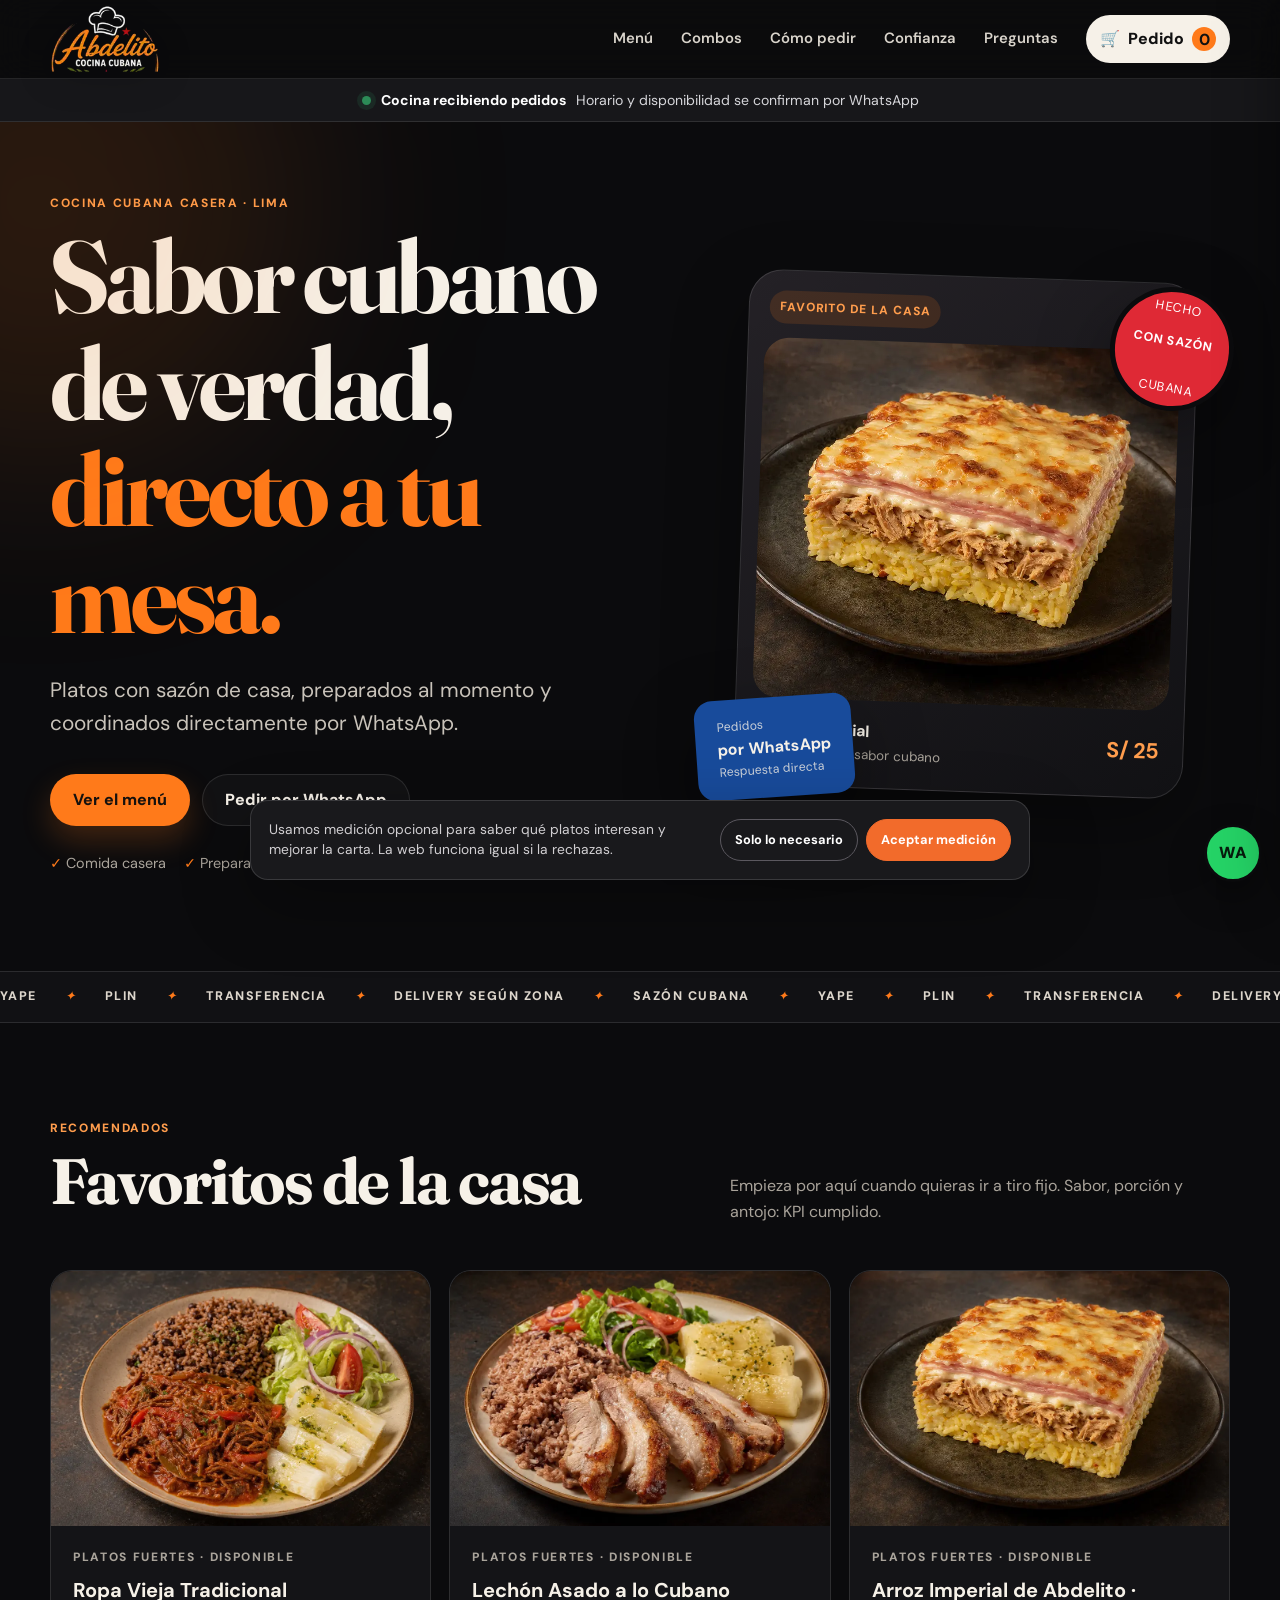
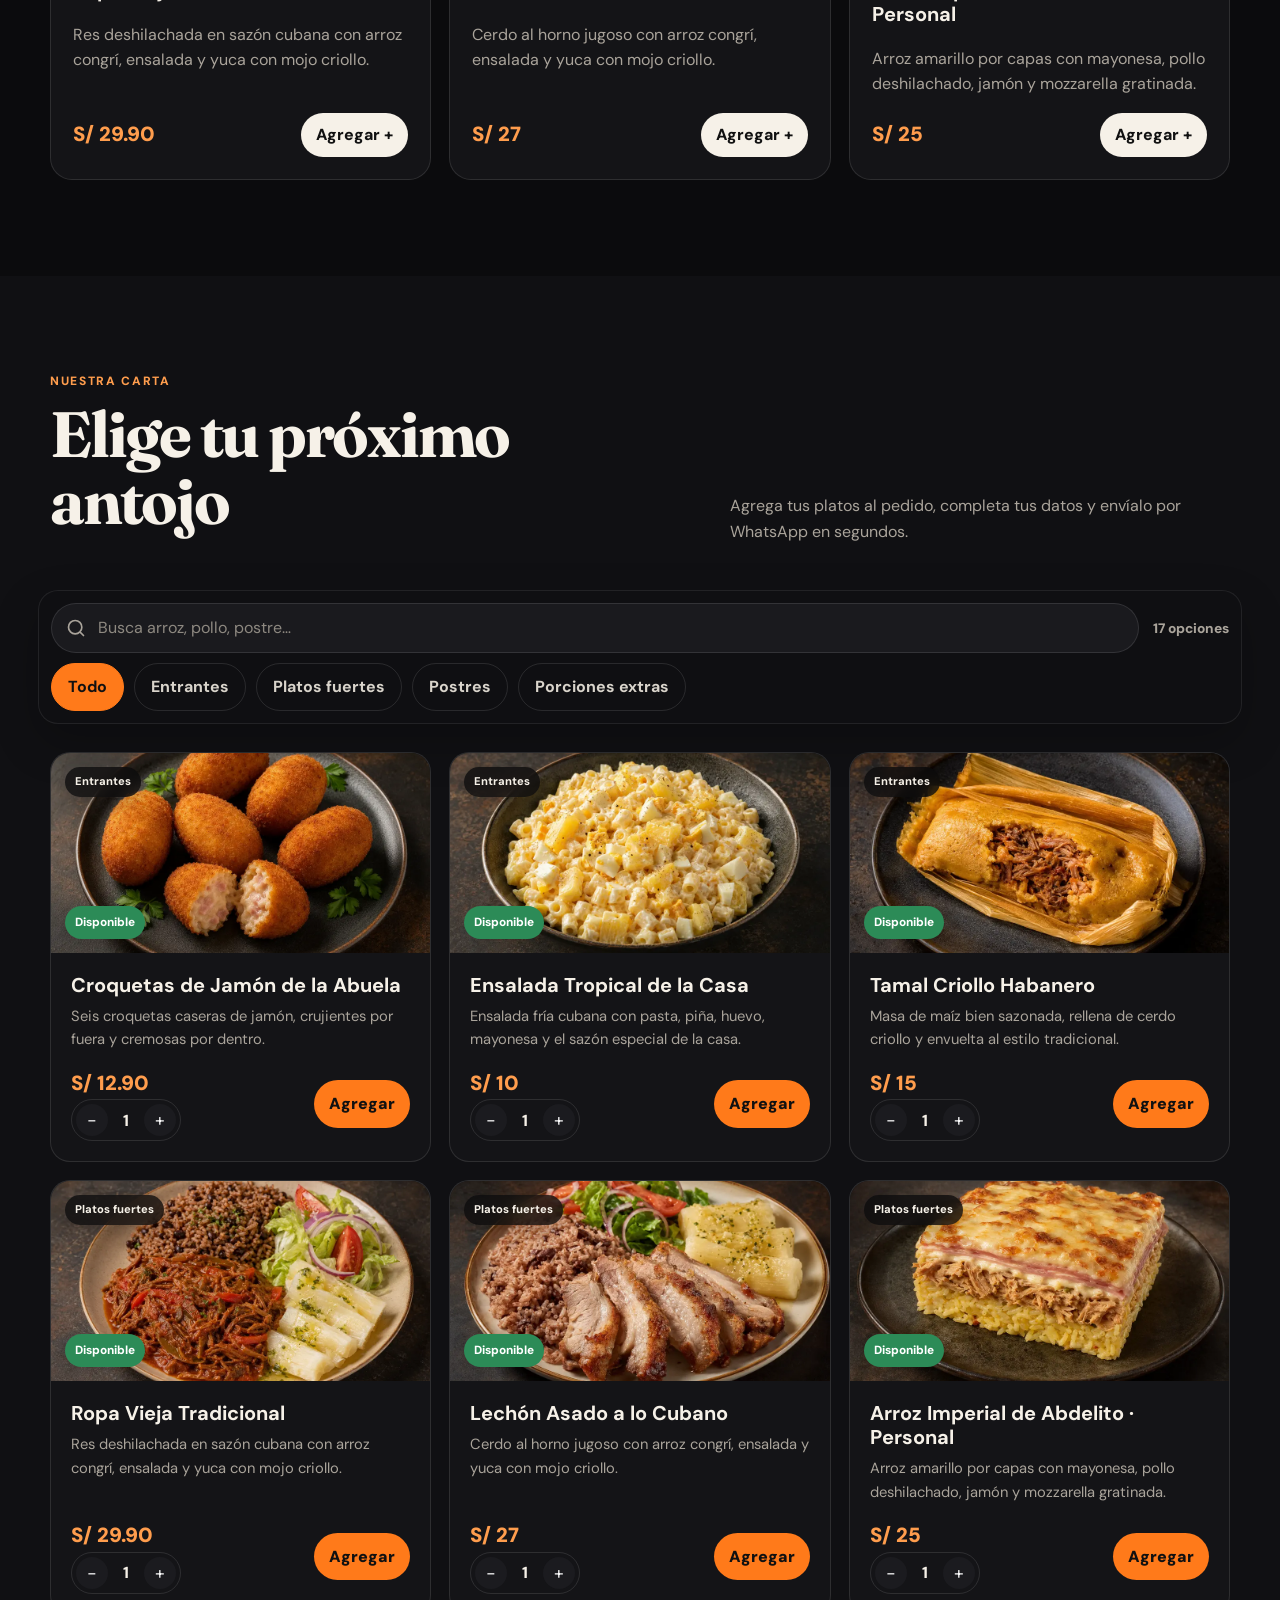
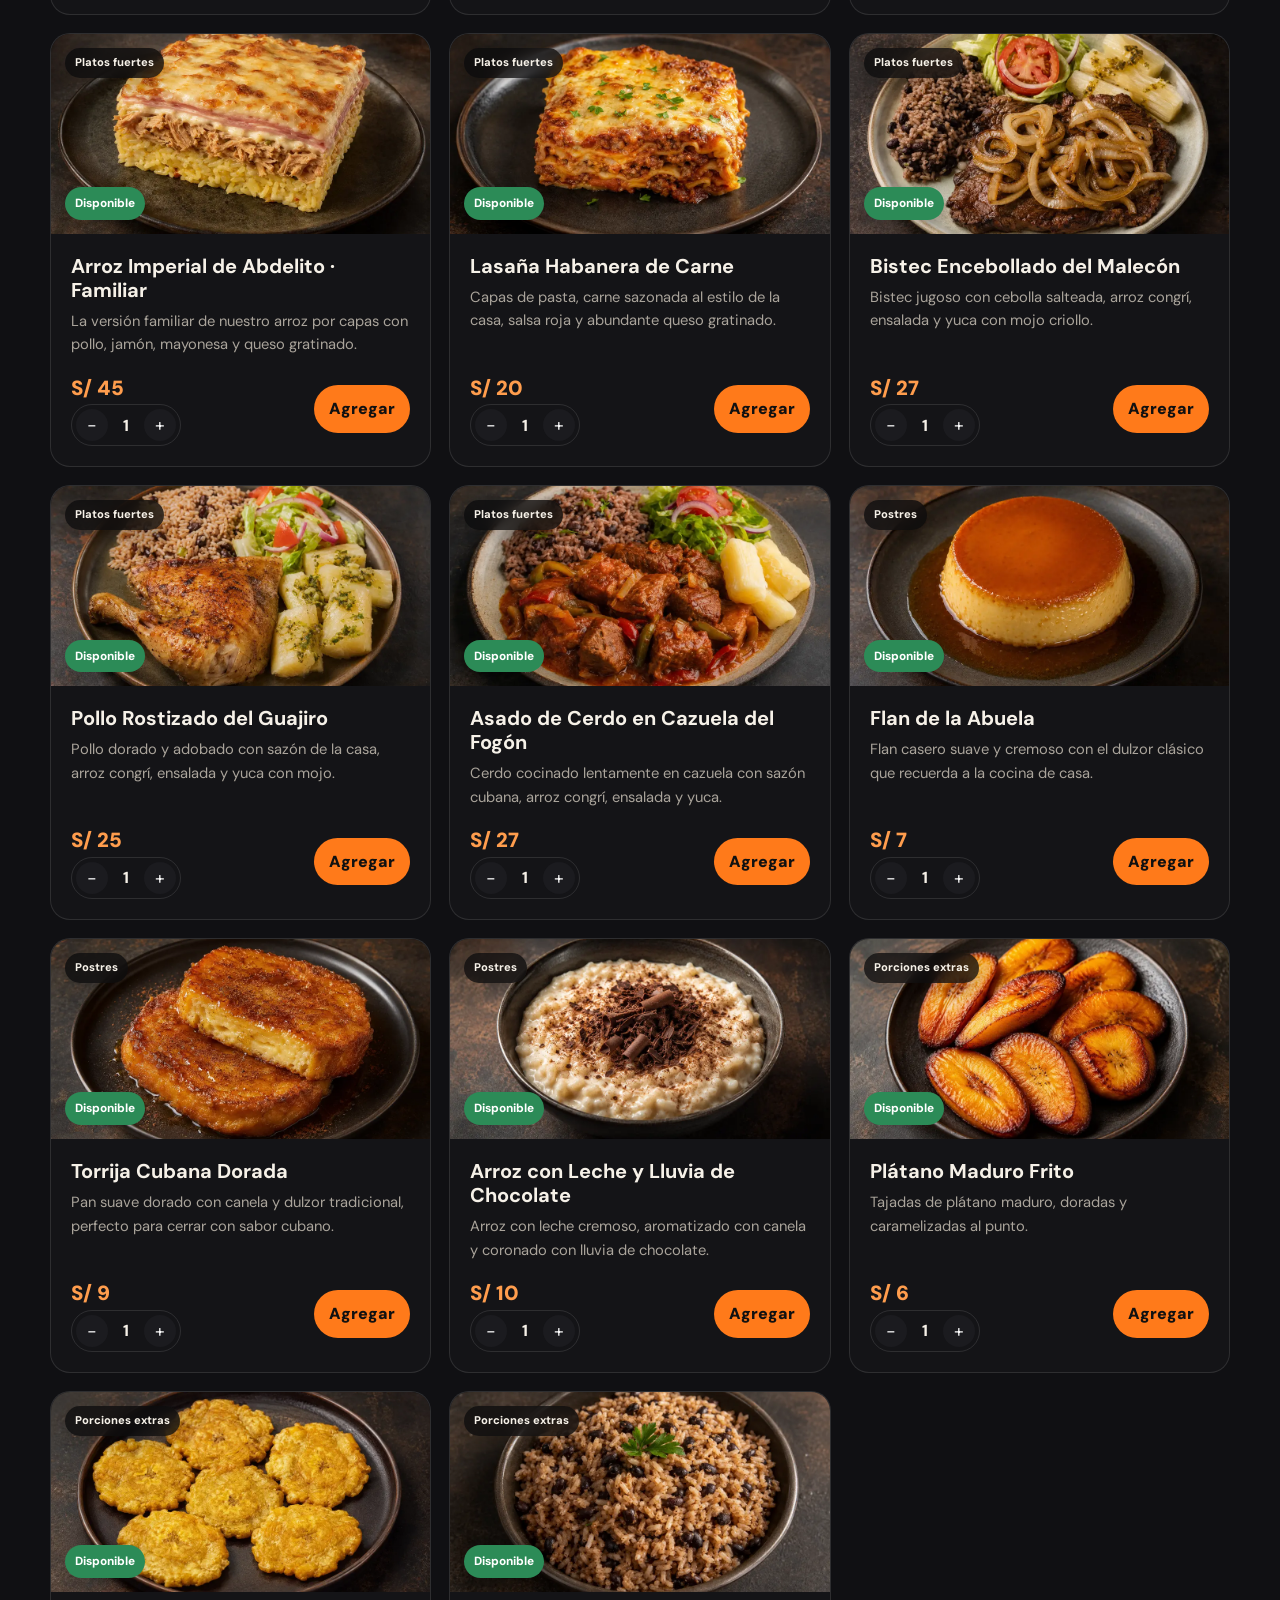
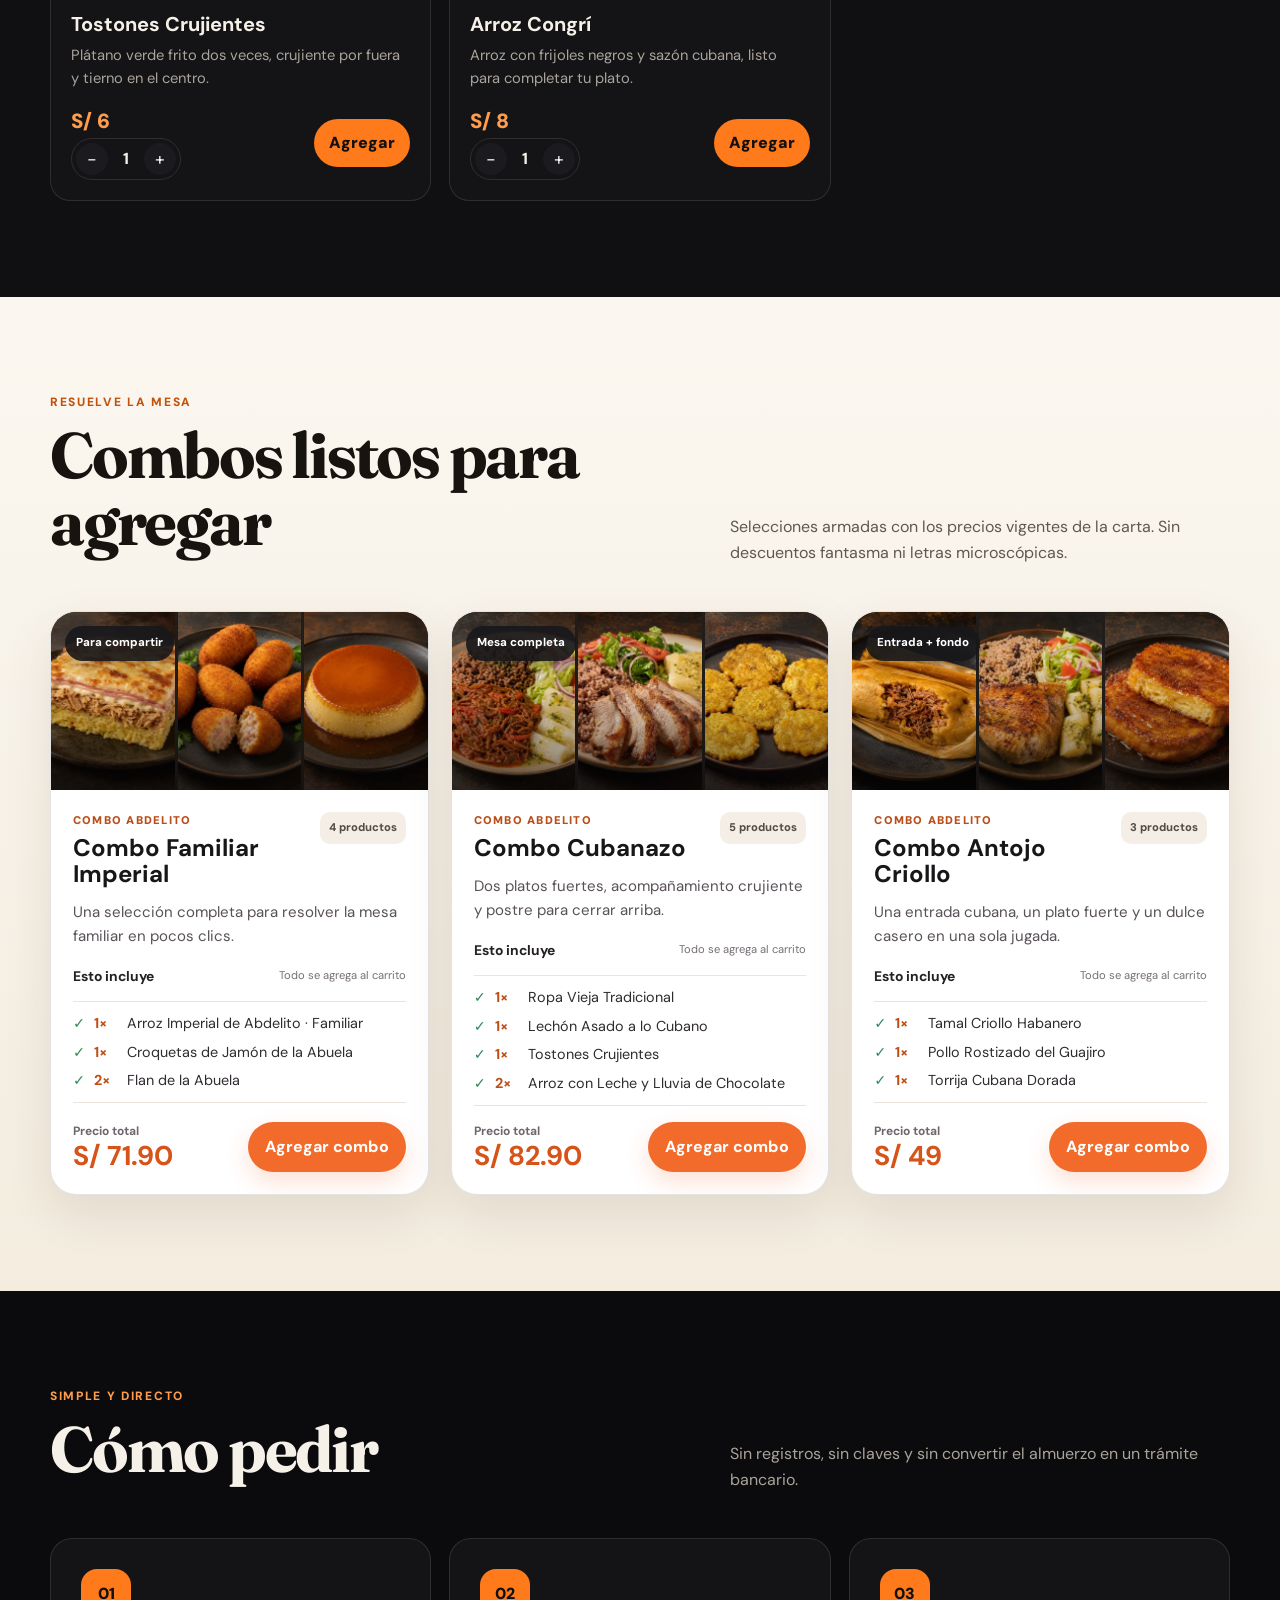
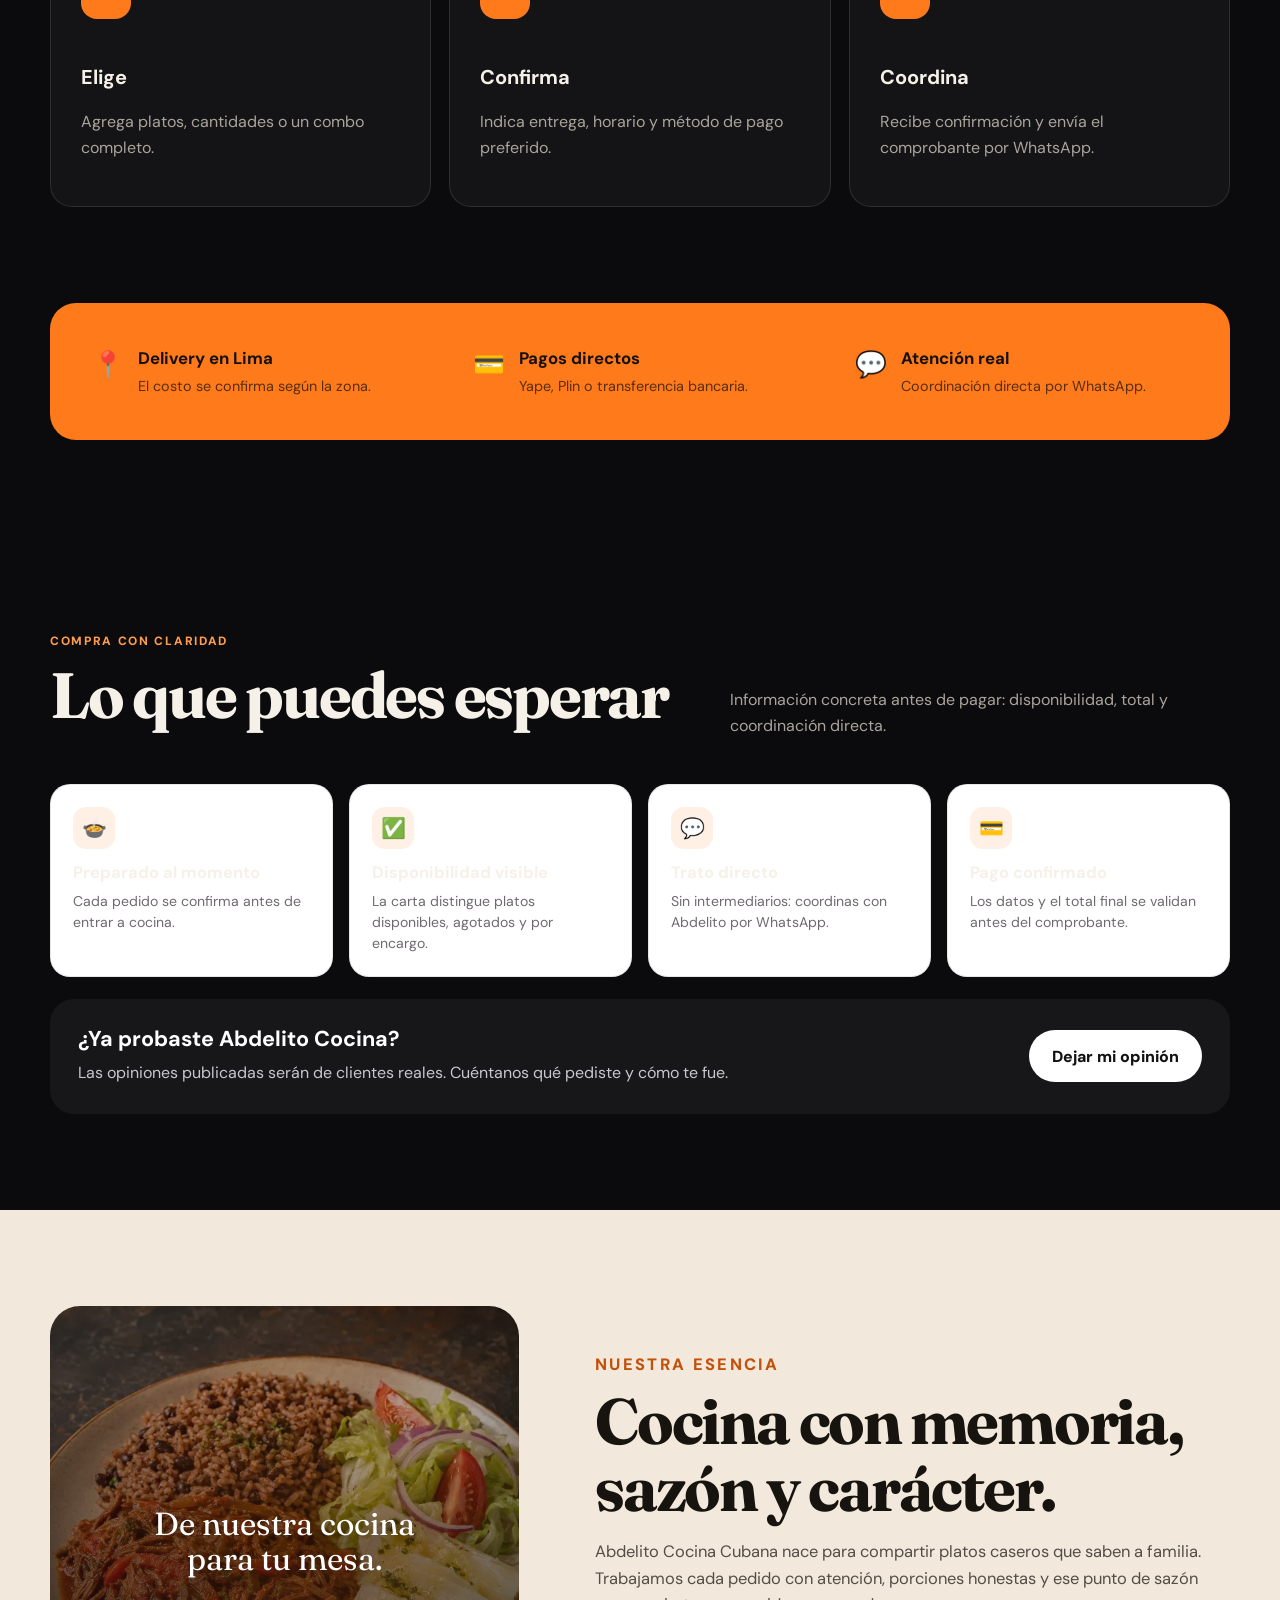
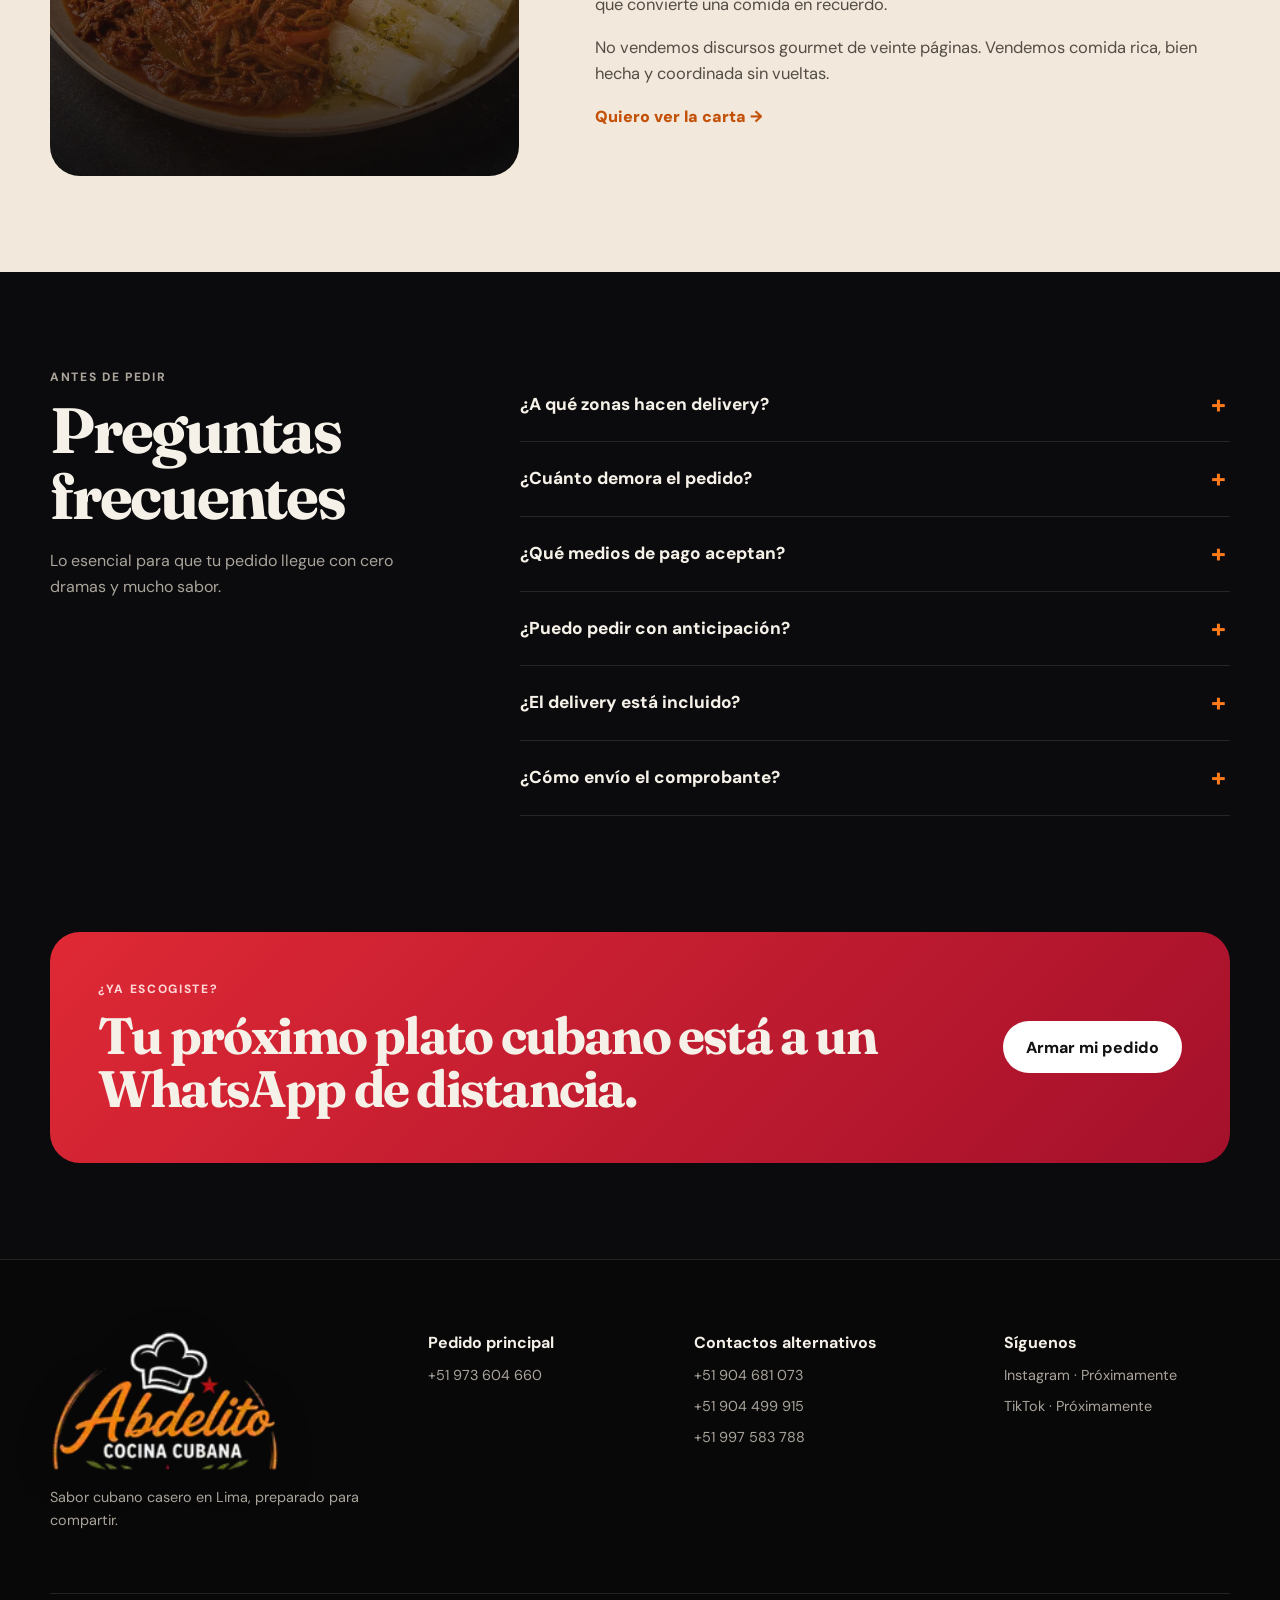
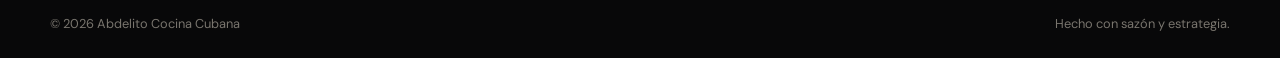
==== docs/index.html @ de31e1a5 "Actualizar recursos visuales sin caché obsoleta" ====
<!doctype html>
<html lang="es">
<head>
  <meta charset="utf-8">
  <meta name="viewport" content="width=device-width, initial-scale=1">
  <meta name="theme-color" content="#0b0b0d">
  <meta name="description" content="Comida cubana casera en Lima. Arma tu pedido y confírmalo con Abdelito Cocina Cubana por WhatsApp.">
  <meta property="og:title" content="Abdelito Cocina Cubana">
  <meta property="og:description" content="Sabor cubano de verdad, directo a tu mesa.">
  <meta property="og:type" content="website">
  <meta property="og:locale" content="es_PE">
  <title>Abdelito Cocina Cubana | Pedidos en Lima</title>
  <link rel="preconnect" href="https://fonts.googleapis.com">
  <link rel="preconnect" href="https://fonts.gstatic.com" crossorigin>
  <link href="https://fonts.googleapis.com/css2?family=DM+Sans:wght@400;500;600;700&family=Fraunces:opsz,wght@9..144,700;9..144,800&display=swap" rel="stylesheet">
  <link rel="stylesheet" href="./a.css">
  <link rel="stylesheet" href="./b.css">
  <link rel="stylesheet" href="./ux.css">
  <link rel="stylesheet" href="./growth.css?v=20260721-2">
  <style>.sr-only{position:absolute;width:1px;height:1px;padding:0;margin:-1px;overflow:hidden;clip:rect(0,0,0,0);white-space:nowrap;border:0}</style>
</head>
<body>
  <a class="skip-link" href="#menu">Saltar al menú</a>
  <header class="site-header" id="inicio">
    <div class="container nav-wrap">
      <a class="brand" href="#inicio" aria-label="Abdelito Cocina Cubana, inicio"><span class="brand-mark" aria-hidden="true">A</span><span><strong>Abdelito</strong><small>Cocina Cubana</small></span></a>
      <button class="menu-toggle" type="button" aria-expanded="false" aria-controls="main-nav" aria-label="Abrir menú"><span></span><span></span><span></span></button>
      <nav id="main-nav" class="main-nav" aria-label="Navegación principal">
        <a href="#menu">Menú</a>
        <a href="#combos">Combos</a>
        <a href="#como-pedir">Cómo pedir</a>
        <a href="#confianza">Confianza</a>
        <a href="#faq">Preguntas</a>
      </nav>
      <button class="cart-button" type="button" data-open-cart aria-label="Abrir carrito"><span aria-hidden="true">🛒</span><span>Pedido</span><strong data-cart-count>0</strong></button>
    </div>
  </header>

  <div class="service-strip" data-service-strip>
    <div class="container"><i class="service-dot" aria-hidden="true"></i><strong data-service-status>Cocina recibiendo pedidos</strong><span data-service-hours>Horario y disponibilidad se confirman por WhatsApp</span></div>
  </div>

  <main>
    <section class="hero section">
      <div class="container hero-grid">
        <div class="hero-copy reveal">
          <p class="eyebrow">Cocina cubana casera · Lima</p>
          <h1>Sabor cubano de verdad, <em>directo a tu mesa.</em></h1>
          <p class="hero-lead">Platos con sazón de casa, preparados al momento y coordinados directamente por WhatsApp.</p>
          <div class="hero-actions"><a class="button button-primary" href="#menu">Ver el menú</a><a class="button button-ghost" href="https://wa.me/51973604660?text=Hola%20Abdelito%2C%20quiero%20hacer%20un%20pedido" target="_blank" rel="noopener">Pedir por WhatsApp</a></div>
          <ul class="trust-list" aria-label="Beneficios"><li>✓ Comida casera</li><li>✓ Preparado al momento</li><li>✓ Delivery en Lima</li></ul>
        </div>
        <div class="hero-visual reveal" aria-label="Selección de platos cubanos">
          <div class="hero-card hero-card-main"><span class="hero-card-label">Favorito de la casa</span><div class="hero-dish hero-dish-rice" role="img" aria-label="Arroz Imperial"></div><div class="hero-card-info"><div><strong>Arroz Imperial</strong><small>El clásico que nunca falla</small></div><b>S/ 25</b></div></div>
          <div class="hero-stamp">Hecho<br><strong>con sazón</strong><br>cubana</div>
          <div class="hero-mini-card"><span>Pedidos</span><strong>por WhatsApp</strong><small>Respuesta directa</small></div>
        </div>
      </div>
    </section>

    <section class="ticker" aria-label="Información de servicio"><div class="ticker-track"><span>Yape</span><i>✦</i><span>Plin</span><i>✦</i><span>Transferencia</span><i>✦</i><span>Delivery según zona</span><i>✦</i><span>Sazón cubana</span><i>✦</i><span>Yape</span><i>✦</i><span>Plin</span><i>✦</i><span>Transferencia</span><i>✦</i><span>Delivery según zona</span><i>✦</i><span>Sazón cubana</span><i>✦</i></div></section>

    <section class="section favorites">
      <div class="container">
        <div class="section-heading reveal"><div><p class="eyebrow">Recomendados</p><h2>Favoritos de la casa</h2></div><p>Empieza por aquí cuando quieras ir a tiro fijo. Sabor, porción y antojo: KPI cumplido.</p></div>
        <div class="favorite-grid" id="favorites-list"></div>
      </div>
    </section>

    <section class="section menu-section" id="menu">
      <div class="container">
        <div class="section-heading reveal"><div><p class="eyebrow">Nuestra carta</p><h2>Elige tu próximo antojo</h2></div><p>Agrega tus platos al pedido, completa tus datos y envíalo por WhatsApp en segundos.</p></div>
        <div class="menu-controls">
          <div class="menu-toolbar">
            <label class="menu-search"><span class="sr-only">Buscar un plato</span><svg viewBox="0 0 24 24" aria-hidden="true"><path d="m21 21-4.35-4.35m2.35-5.65a8 8 0 1 1-16 0 8 8 0 0 1 16 0Z" fill="none" stroke="currentColor" stroke-width="2" stroke-linecap="round"/></svg><input type="search" placeholder="Busca arroz, pollo, postre…" autocomplete="off" data-menu-search><button class="clear-search" type="button" aria-label="Limpiar búsqueda" data-clear-search hidden>×</button></label>
            <span class="menu-result-count" data-menu-result-count>17 opciones</span>
          </div>
          <div class="filters" role="group" aria-label="Filtrar productos"><button class="filter active" type="button" data-filter="all" aria-pressed="true">Todo</button><button class="filter" type="button" data-filter="Entrantes" aria-pressed="false">Entrantes</button><button class="filter" type="button" data-filter="Platos fuertes" aria-pressed="false">Platos fuertes</button><button class="filter" type="button" data-filter="Postres" aria-pressed="false">Postres</button><button class="filter" type="button" data-filter="Porciones extras" aria-pressed="false">Porciones extras</button></div>
        </div>
        <div class="menu-grid" id="menu-list" aria-live="polite" aria-atomic="false"></div>
      </div>
    </section>

    <section class="section section-soft" id="combos">
      <div class="container">
        <div class="section-heading reveal"><div><p class="eyebrow">Resuelve la mesa</p><h2>Combos listos para agregar</h2></div><p>Selecciones armadas con los precios vigentes de la carta. Sin descuentos fantasma ni letras microscópicas.</p></div>
        <div class="combo-grid" data-combo-grid></div>
      </div>
    </section>

    <section class="section process" id="como-pedir">
      <div class="container">
        <div class="section-heading reveal"><div><p class="eyebrow">Simple y directo</p><h2>Cómo pedir</h2></div><p>Sin registros, sin claves y sin convertir el almuerzo en un trámite bancario.</p></div>
        <div class="process-grid"><article class="process-card reveal"><span>01</span><h3>Elige</h3><p>Agrega platos, cantidades o un combo completo.</p></article><article class="process-card reveal"><span>02</span><h3>Confirma</h3><p>Indica entrega, horario y método de pago preferido.</p></article><article class="process-card reveal"><span>03</span><h3>Coordina</h3><p>Recibe confirmación y envía el comprobante por WhatsApp.</p></article></div>
      </div>
    </section>

    <section class="section info-band">
      <div class="container info-grid"><article><span aria-hidden="true">📍</span><div><strong>Delivery en Lima</strong><p>El costo se confirma según la zona.</p></div></article><article><span aria-hidden="true">💳</span><div><strong>Pagos directos</strong><p>Yape, Plin o transferencia bancaria.</p></div></article><article><span aria-hidden="true">💬</span><div><strong>Atención real</strong><p>Coordinación directa por WhatsApp.</p></div></article></div>
    </section>

    <section class="section" id="confianza">
      <div class="container">
        <div class="section-heading reveal"><div><p class="eyebrow">Compra con claridad</p><h2>Lo que puedes esperar</h2></div><p>Información concreta antes de pagar: disponibilidad, total y coordinación directa.</p></div>
        <div class="trust-proof-grid">
          <article class="proof-card"><div class="proof-icon">🍲</div><h3>Preparado al momento</h3><p>Cada pedido se confirma antes de entrar a cocina.</p></article>
          <article class="proof-card"><div class="proof-icon">✅</div><h3>Disponibilidad visible</h3><p>La carta distingue platos disponibles, agotados y por encargo.</p></article>
          <article class="proof-card"><div class="proof-icon">💬</div><h3>Trato directo</h3><p>Sin intermediarios: coordinas con Abdelito por WhatsApp.</p></article>
          <article class="proof-card"><div class="proof-icon">💳</div><h3>Pago confirmado</h3><p>Los datos y el total final se validan antes del comprobante.</p></article>
        </div>
        <div class="reviews-shell" data-testimonials><div><h3>¿Ya probaste Abdelito Cocina?</h3><p>Las opiniones publicadas serán de clientes reales. Cuéntanos qué pediste y cómo te fue.</p></div><a class="button button-light" href="https://wa.me/51973604660?text=Hola%20Abdelito%2C%20quiero%20dejar%20una%20opini%C3%B3n%20sobre%20mi%20pedido" target="_blank" rel="noopener">Dejar mi opinión</a></div>
      </div>
    </section>

    <section class="section about" id="nosotros">
      <div class="container about-grid"><div class="about-visual reveal"><div class="about-flag" aria-hidden="true"><span></span><span></span><span></span><i>★</i></div><p>De nuestra cocina<br>para tu mesa.</p></div><div class="about-copy reveal"><p class="eyebrow">Nuestra esencia</p><h2>Cocina con memoria, sazón y carácter.</h2><p>Abdelito Cocina Cubana nace para compartir platos caseros que saben a familia. Trabajamos cada pedido con atención, porciones honestas y ese punto de sazón que convierte una comida en recuerdo.</p><p>No vendemos discursos gourmet de veinte páginas. Vendemos comida rica, bien hecha y coordinada sin vueltas.</p><a class="text-link" href="#menu">Quiero ver la carta →</a></div></div>
    </section>

    <section class="section faq" id="faq">
      <div class="container faq-grid">
        <div class="faq-intro reveal"><p class="eyebrow">Antes de pedir</p><h2>Preguntas frecuentes</h2><p>Lo esencial para que tu pedido llegue con cero dramas y mucho sabor.</p></div>
        <div class="accordion reveal">
          <details><summary>¿A qué zonas hacen delivery?</summary><p>Atendemos distintos distritos de Lima. Confirma tu dirección por WhatsApp para validar cobertura y costo.</p></details>
          <details><summary>¿Cuánto demora el pedido?</summary><p>El tiempo depende del plato, la demanda y tu ubicación. Se confirma directamente antes de cerrar el pedido.</p></details>
          <details><summary>¿Qué medios de pago aceptan?</summary><p>Yape, Plin y transferencia bancaria. Selecciona tu opción al pedir; los datos se confirman por WhatsApp.</p></details>
          <details><summary>¿Puedo pedir con anticipación?</summary><p>Sí. Los platos marcados “Solo por encargo” y los pedidos grandes requieren coordinación previa.</p></details>
          <details><summary>¿El delivery está incluido?</summary><p>No. El costo es variable y se confirma según la zona de entrega.</p></details>
          <details><summary>¿Cómo envío el comprobante?</summary><p>Después de generar el pedido, la web abre el chat de WhatsApp. Envía allí la captura del comprobante junto con tu código de pedido.</p></details>
        </div>
      </div>
    </section>

    <section class="section final-cta"><div class="container final-card reveal"><div><p class="eyebrow">¿Ya escogiste?</p><h2>Tu próximo plato cubano está a un WhatsApp de distancia.</h2></div><a class="button button-light" href="#menu">Armar mi pedido</a></div></section>
  </main>

  <footer class="site-footer">
    <div class="container footer-grid"><div><a class="brand footer-brand" href="#inicio"><span class="brand-mark">A</span><span><strong>Abdelito</strong><small>Cocina Cubana</small></span></a><p>Sabor cubano casero en Lima, preparado para compartir.</p></div><div><strong>Pedido principal</strong><a href="https://wa.me/51973604660" target="_blank" rel="noopener">+51 973 604 660</a></div><div><strong>Contactos alternativos</strong><a href="tel:+51904681073">+51 904 681 073</a><a href="tel:+51904499915">+51 904 499 915</a><a href="tel:+51997583788">+51 997 583 788</a></div><div><strong>Síguenos</strong><span>Instagram · Próximamente</span><span>TikTok · Próximamente</span></div></div>
    <div class="container footer-bottom"><span>© <span id="year"></span> Abdelito Cocina Cubana</span><span>Hecho con sazón y estrategia.</span></div>
  </footer>

  <a class="whatsapp-float" href="https://wa.me/51973604660?text=Hola%20Abdelito%2C%20quiero%20hacer%20un%20pedido" target="_blank" rel="noopener" aria-label="Pedir por WhatsApp">WA</a>
  <button class="mobile-cart-bar" type="button" data-open-cart data-mobile-cart aria-label="Ver mi pedido"><span class="mobile-cart-copy"><span class="mobile-cart-count" data-mobile-cart-count>0</span><span>Ver mi pedido</span></span><span class="mobile-cart-total" data-mobile-cart-total>S/ 0</span></button>

  <div class="cart-overlay" data-cart-overlay hidden></div>
  <aside class="cart-drawer" data-cart-drawer aria-hidden="true" aria-labelledby="cart-title">
    <div class="cart-head"><div><p class="eyebrow">Tu selección</p><h2 id="cart-title">Mi pedido</h2></div><div class="cart-head-actions"><button class="clear-cart" type="button" data-clear-cart hidden>Vaciar</button><button class="icon-button" type="button" data-close-cart aria-label="Cerrar carrito">×</button></div></div>
    <div class="cart-body">
      <div class="cart-empty" data-cart-empty><span>🛒</span><strong>Tu carrito está vacío</strong><p>Agrega algo rico del menú para comenzar.</p></div>
      <div class="cart-items" data-cart-items></div>
      <section class="cart-upsell" data-cart-upsell hidden><div class="cart-upsell-head"><strong>Completa tu pedido</strong><span>Recomendado</span></div><div class="upsell-list" data-upsell-list></div></section>
      <form class="checkout-form" data-checkout-form novalidate>
        <div class="form-field"><label for="customer-name">Nombre *</label><input id="customer-name" name="name" autocomplete="name" placeholder="¿Cómo te llamas?" required></div>
        <div class="form-field"><label for="customer-method">Modalidad *</label><select id="customer-method" name="method"><option>Delivery</option><option>Recojo</option></select></div>
        <div class="form-field"><label for="customer-address">Distrito y dirección</label><input id="customer-address" name="address" autocomplete="street-address" placeholder="Ej. Pueblo Libre, Jr. ..."><small class="field-help">Obligatorio para delivery. El costo se confirma según zona.</small></div>
        <div class="form-field"><label for="customer-schedule">Horario preferido</label><select id="customer-schedule" name="schedule"><option>Lo antes posible</option><option>Almuerzo · 12:00 a 3:00 p. m.</option><option>Tarde · 3:00 a 6:00 p. m.</option><option>Cena · 6:00 a 9:00 p. m.</option><option>Coordinar por WhatsApp</option></select><small class="field-help">Es una preferencia; la hora se confirma por WhatsApp.</small></div>
        <fieldset class="form-field"><legend>Método de pago preferido</legend><div class="payment-options" data-payment-options></div><p class="payment-note">Los datos de pago y el total final se confirman por WhatsApp antes de enviar el comprobante.</p></fieldset>
        <div class="form-field"><label for="customer-notes">Observaciones</label><textarea id="customer-notes" name="notes" rows="3" placeholder="Sin cebolla, horario, referencia, etc."></textarea></div>
        <p class="form-error" data-form-error role="alert"></p>
      </form>
    </div>
    <div class="cart-footer"><div class="summary-row"><span>Subtotal</span><strong data-subtotal>S/ 0</strong></div><div class="summary-row muted"><span>Delivery</span><span>Se confirma según zona</span></div><button class="button button-primary button-full" type="button" data-send-order>Confirmar por WhatsApp</button><small>Se abrirá WhatsApp con tu pedido, modalidad y pago preferido.</small></div>
  </aside>

  <div class="order-confirmation" data-order-confirmation hidden>
    <div class="order-confirmation-card" role="dialog" aria-modal="true" aria-labelledby="confirmation-title"><p class="eyebrow">Pedido preparado</p><h2 id="confirmation-title">Tu resumen ya está en WhatsApp</h2><p>Conserva este código para identificar el pedido: <strong class="order-code" data-order-code>AC-000000</strong></p><p>Pago preferido: <strong data-confirmation-payment>Yape</strong>. Espera la confirmación del total y luego adjunta el comprobante en el chat.</p><div class="confirmation-actions"><a class="button button-primary" data-send-receipt href="#" target="_blank" rel="noopener">Abrir chat para enviar comprobante</a><button class="confirmation-close" type="button" data-confirmation-close>Seguir viendo la carta</button></div></div>
  </div>

  <div class="consent-banner" data-consent hidden><p>Usamos medición opcional para saber qué platos interesan y mejorar la carta. La web funciona igual si la rechazas.</p><div class="consent-actions"><button class="consent-decline" type="button" data-consent-decline>Solo lo necesario</button><button class="consent-accept" type="button" data-consent-accept>Aceptar medición</button></div></div>
  <div class="toast" data-toast role="status" aria-live="polite"></div>

  <script src="./business-config.js"></script>
  <script src="./app.js"></script>
  <script src="./growth.js?v=20260721-2"></script>
</body>
</html>
---- docs/a.css ----
:root{--bg:#0b0b0d;--surface:#141417;--surface-2:#1b1b1f;--text:#f6f1e8;--muted:#aaa49b;--orange:#ff7a1a;--orange-2:#ff9d4d;--blue:#184b9b;--red:#df2935;--line:rgba(255,255,255,.11);--success:#25d366;--shadow:0 26px 70px rgba(0,0,0,.35);--radius:22px;--container:1180px}*{box-sizing:border-box}html{scroll-behavior:smooth}body{margin:0;background:var(--bg);color:var(--text);font-family:"DM Sans",system-ui,sans-serif;line-height:1.6;overflow-x:hidden}body.cart-open{overflow:hidden}button,input,textarea{font:inherit}button,a{-webkit-tap-highlight-color:transparent}a{color:inherit;text-decoration:none}img{max-width:100%;display:block}.skip-link{position:fixed;left:1rem;top:-4rem;z-index:1000;padding:.75rem 1rem;background:#fff;color:#000;border-radius:8px}.skip-link:focus{top:1rem}.container{width:min(calc(100% - 32px),var(--container));margin-inline:auto}.section{padding:96px 0}.eyebrow{margin:0 0 10px;color:var(--orange-2);font-weight:800;text-transform:uppercase;letter-spacing:.14em;font-size:.75rem}h1,h2,h3,p{margin-top:0}h1,h2{font-family:"Fraunces",Georgia,serif;line-height:1.04;letter-spacing:-.035em}h1{font-size:clamp(3rem,8vw,6.6rem);margin-bottom:24px}h1 em{color:var(--orange);font-style:normal}h2{font-size:clamp(2.25rem,5vw,4.3rem);margin-bottom:18px}h3{font-size:1.25rem;line-height:1.2}.site-header{position:sticky;top:0;z-index:80;background:rgba(11,11,13,.82);backdrop-filter:blur(18px);border-bottom:1px solid var(--line)}.nav-wrap{min-height:78px;display:flex;align-items:center;gap:28px}.brand{display:inline-flex;align-items:center;gap:11px;min-width:max-content}.brand-mark{width:42px;height:42px;display:grid;place-items:center;background:var(--orange);border-radius:13px 13px 13px 4px;color:#111;font-family:"Fraunces";font-size:1.45rem;font-weight:900;box-shadow:0 8px 24px rgba(255,122,26,.24)}.brand strong,.brand small{display:block;line-height:1.05}.brand strong{font-size:1.1rem}.brand small{color:var(--muted);font-size:.72rem;text-transform:uppercase;letter-spacing:.1em;margin-top:4px}.main-nav{display:flex;gap:28px;align-items:center;margin-left:auto}.main-nav a{color:#d9d4cb;font-size:.93rem;font-weight:600}.main-nav a:hover{color:var(--orange)}.cart-button{border:0;cursor:pointer;color:#111;background:var(--text);border-radius:999px;display:inline-flex;align-items:center;gap:8px;padding:11px 14px;font-weight:800}.cart-button strong{min-width:24px;height:24px;display:grid;place-items:center;border-radius:50%;background:var(--orange)}.menu-toggle{display:none;margin-left:auto;border:0;background:none;padding:8px}.menu-toggle span{display:block;width:24px;height:2px;background:#fff;margin:5px 0}.hero{padding-top:72px;position:relative;overflow:hidden}.hero::before{content:"";position:absolute;width:520px;height:520px;border-radius:50%;background:rgba(255,122,26,.13);filter:blur(110px);top:-180px;left:-220px;pointer-events:none}.hero-grid{display:grid;grid-template-columns:1.06fr .94fr;align-items:center;gap:56px}.hero-lead{color:#c9c3ba;max-width:650px;font-size:clamp(1.05rem,2vw,1.3rem)}.hero-actions{display:flex;flex-wrap:wrap;gap:12px;margin:34px 0 26px}.button{min-height:52px;display:inline-flex;justify-content:center;align-items:center;gap:10px;padding:0 22px;border-radius:999px;border:1px solid transparent;font-weight:800;cursor:pointer;transition:transform .2s ease,background .2s ease,border-color .2s ease}.button:hover{transform:translateY(-2px)}.button-primary{background:var(--orange);color:#15110e;box-shadow:0 14px 30px rgba(255,122,26,.22)}.button-primary:hover{background:var(--orange-2)}.button-ghost{border-color:var(--line);background:rgba(255,255,255,.03)}.button-light{background:#fff;color:#111}.button-full{width:100%}.trust-list{list-style:none;padding:0;margin:0;display:flex;flex-wrap:wrap;gap:18px;color:var(--muted);font-size:.9rem}.trust-list li::first-letter{color:var(--orange)}.hero-visual{min-height:550px;position:relative;display:grid;place-items:center}.hero-card{background:linear-gradient(145deg,#242126,#111114);border:1px solid rgba(255,255,255,.12);box-shadow:var(--shadow)}.hero-card-main{width:min(100%,450px);padding:16px;border-radius:34px;transform:rotate(2deg)}.hero-card-label{display:inline-block;margin:4px 4px 14px;padding:7px 10px;background:rgba(255,122,26,.14);color:var(--orange-2);border-radius:999px;font-size:.75rem;font-weight:800;text-transform:uppercase;letter-spacing:.08em}.hero-dish{height:360px;border-radius:25px;overflow:hidden;position:relative;background:radial-gradient(circle at 50% 50%,#f6c56d 0 16%,#f0b255 17% 27%,#f9e3a8 28% 31%,#763d22 32% 34%,#cf7634 35% 37%,#27232a 38% 48%,#161519 49%)}.hero-dish::before{content:"";position:absolute;width:92%;height:68%;left:4%;top:16%;border-radius:50%;border:2px solid rgba(255,255,255,.08);box-shadow:inset 0 0 40px rgba(0,0,0,.55)}.hero-dish::after{content:"";position:absolute;width:44%;height:12%;left:28%;top:47%;border-radius:50%;background:repeating-linear-gradient(90deg,#d07434 0 5px,#efb56b 6px 11px);filter:drop-shadow(0 8px 10px rgba(0,0,0,.45));transform:rotate(-6deg)}.hero-card-info{display:flex;justify-content:space-between;gap:16px;align-items:center;padding:18px 8px 6px}.hero-card-info strong,.hero-card-info small{display:block}.hero-card-info small{color:var(--muted)}.hero-card-info b{font-size:1.35rem;color:var(--orange-2)}.hero-stamp{position:absolute;right:-4px;top:28px;width:124px;height:124px;display:grid;place-items:center;text-align:center;border-radius:50%;background:var(--red);color:white;line-height:1.1;transform:rotate(10deg);border:5px solid #0b0b0d;box-shadow:var(--shadow);font-size:.78rem;text-transform:uppercase;letter-spacing:.05em}.hero-mini-card{position:absolute;left:-6px;bottom:12px;padding:18px 22px;border-radius:18px;background:var(--blue);box-shadow:var(--shadow);transform:rotate(-4deg)}.hero-mini-card span,.hero-mini-card strong,.hero-mini-card small{display:block}.hero-mini-card span,.hero-mini-card small{font-size:.76rem;opacity:.8}.ticker{overflow:hidden;border-block:1px solid var(--line);background:#111114}.ticker-track{display:flex;width:max-content;align-items:center;gap:28px;padding:15px 0;animation:ticker 30s linear infinite;color:#ddd6cc;text-transform:uppercase;letter-spacing:.12em;font-size:.78rem;font-weight:800}.ticker-track i{color:var(--orange)}@keyframes ticker{to{transform:translateX(-50%)}}.section-heading{display:flex;justify-content:space-between;align-items:end;gap:40px;margin-bottom:38px}.section-heading>p{max-width:500px;color:var(--muted);margin-bottom:8px}.favorite-grid{display:grid;grid-template-columns:repeat(3,1fr);gap:18px}.favorite-card{position:relative;min-height:430px;overflow:hidden;border-radius:var(--radius);border:1px solid var(--line);background:var(--surface);display:flex;flex-direction:column}.favorite-art,.dish-art{position:relative;overflow:hidden;background:linear-gradient(135deg,#2b2521,#151416)}.favorite-art{height:255px}.favorite-art::before,.dish-art::before{content:"";position:absolute;width:210px;height:210px;border-radius:50%;left:50%;top:50%;transform:translate(-50%,-50%);background:radial-gradient(circle,#f4c16b 0 22%,#d07b3b 23% 34%,#f1ded0 35% 38%,#2a2629 39% 48%,transparent 49%);box-shadow:0 18px 40px rgba(0,0,0,.35)}.favorite-art::after,.dish-art::after{content:attr(data-icon);position:absolute;inset:0;display:grid;place-items:center;font-size:4rem;filter:drop-shadow(0 8px 14px rgba(0,0,0,.35))}.favorite-content{padding:22px;display:flex;flex-direction:column;flex:1}.favorite-content p,.product-content p{color:var(--muted)}.card-row{margin-top:auto;display:flex;justify-content:space-between;align-items:center;gap:12px}.price{color:var(--orange-2);font-weight:900;font-size:1.28rem}.small-add{min-height:42px;padding:0 15px;border:0;border-radius:999px;background:var(--text);color:#111;font-weight:800;cursor:pointer}.menu-section{background:#101013}.filters{display:flex;gap:10px;overflow:auto;padding-bottom:8px;margin-bottom:28px;scrollbar-width:none}.filters::-webkit-scrollbar{display:none}.filter{white-space:nowrap;border:1px solid var(--line);background:transparent;color:#d9d4cb;border-radius:999px;padding:10px 16px;cursor:pointer;font-weight:700}.filter.active,.filter:hover{background:var(--orange);color:#111;border-color:var(--orange)}.menu-grid{display:grid;grid-template-columns:repeat(3,1fr);gap:18px}.product-card{display:flex;flex-direction:column;border-radius:20px;overflow:hidden;background:var(--surface);border:1px solid var(--line);min-height:100%;transition:transform .2s ease,border-color .2s ease}.product-card:hover{transform:translateY(-4px);border-color:rgba(255,122,26,.5)}.dish-art{height:200px}.dish-art::before{width:160px;height:160px}.dish-art::after{font-size:3.1rem}.category-chip{position:absolute;top:14px;left:14px;padding:6px 10px;border-radius:999px;background:rgba(11,11,13,.76);backdrop-filter:blur(8px);font-size:.7rem;font-weight:800}.product-content{padding:20px;display:flex;flex-direction:column;flex:1}.product-content h3{margin-bottom:8px}.product-content p{font-size:.92rem}
/* Identidad oficial de Abdelito Cocina */
.brand-mark{background-image:url("[data-uri]");background-size:cover;background-position:center;color:transparent;overflow:hidden;border:1px solid rgba(255,255,255,.12)}
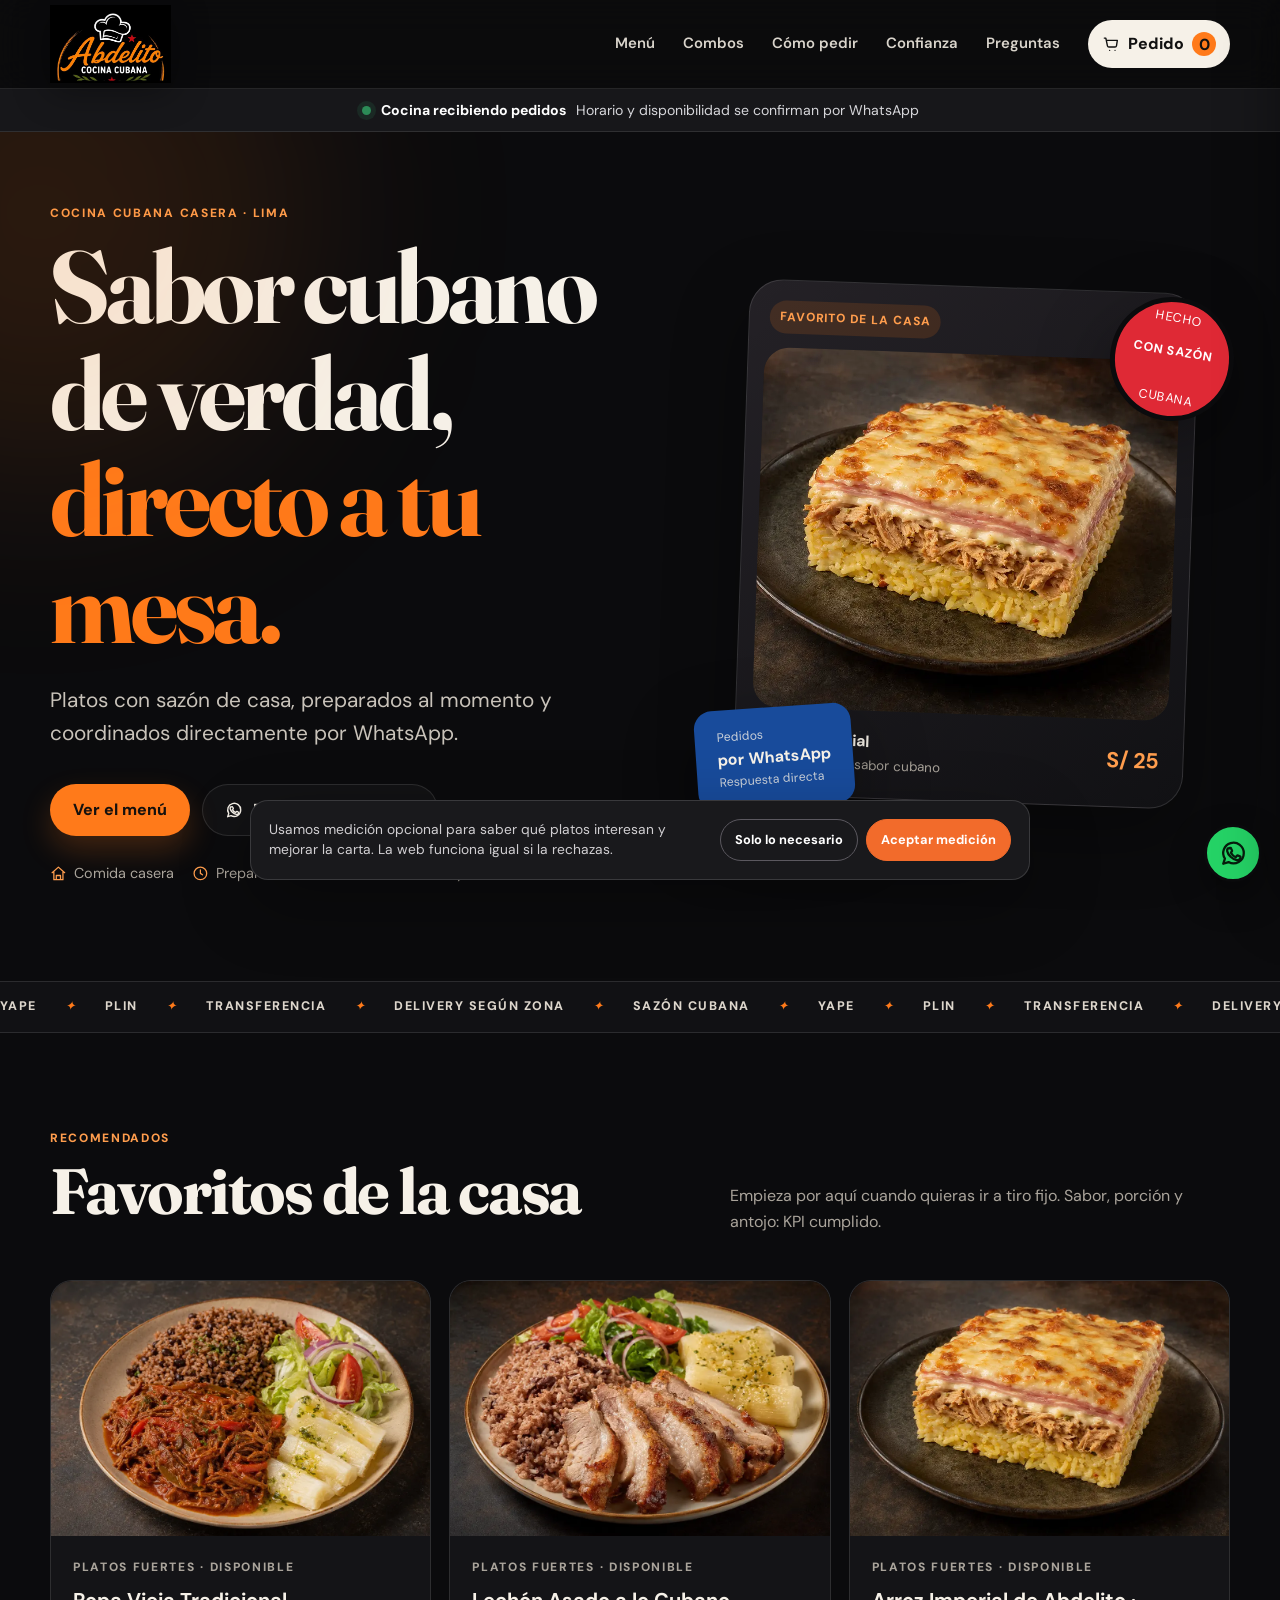
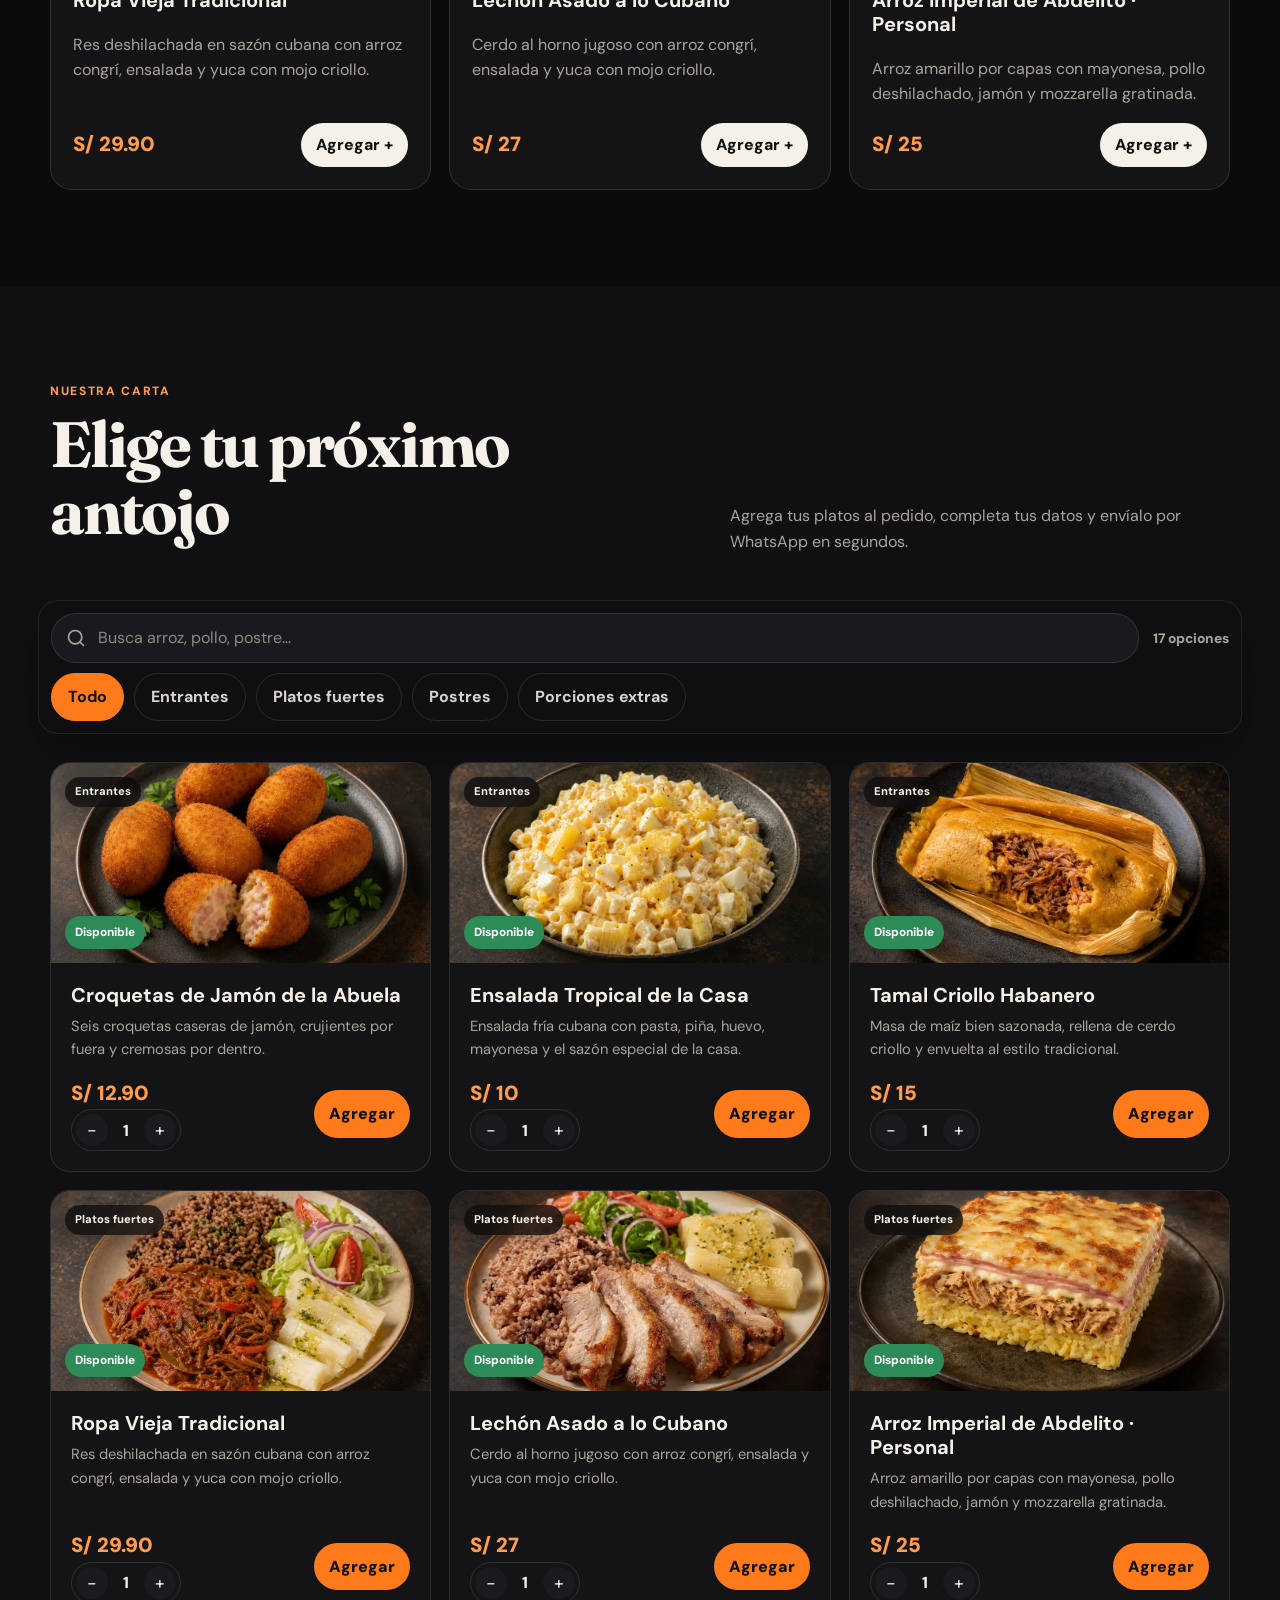
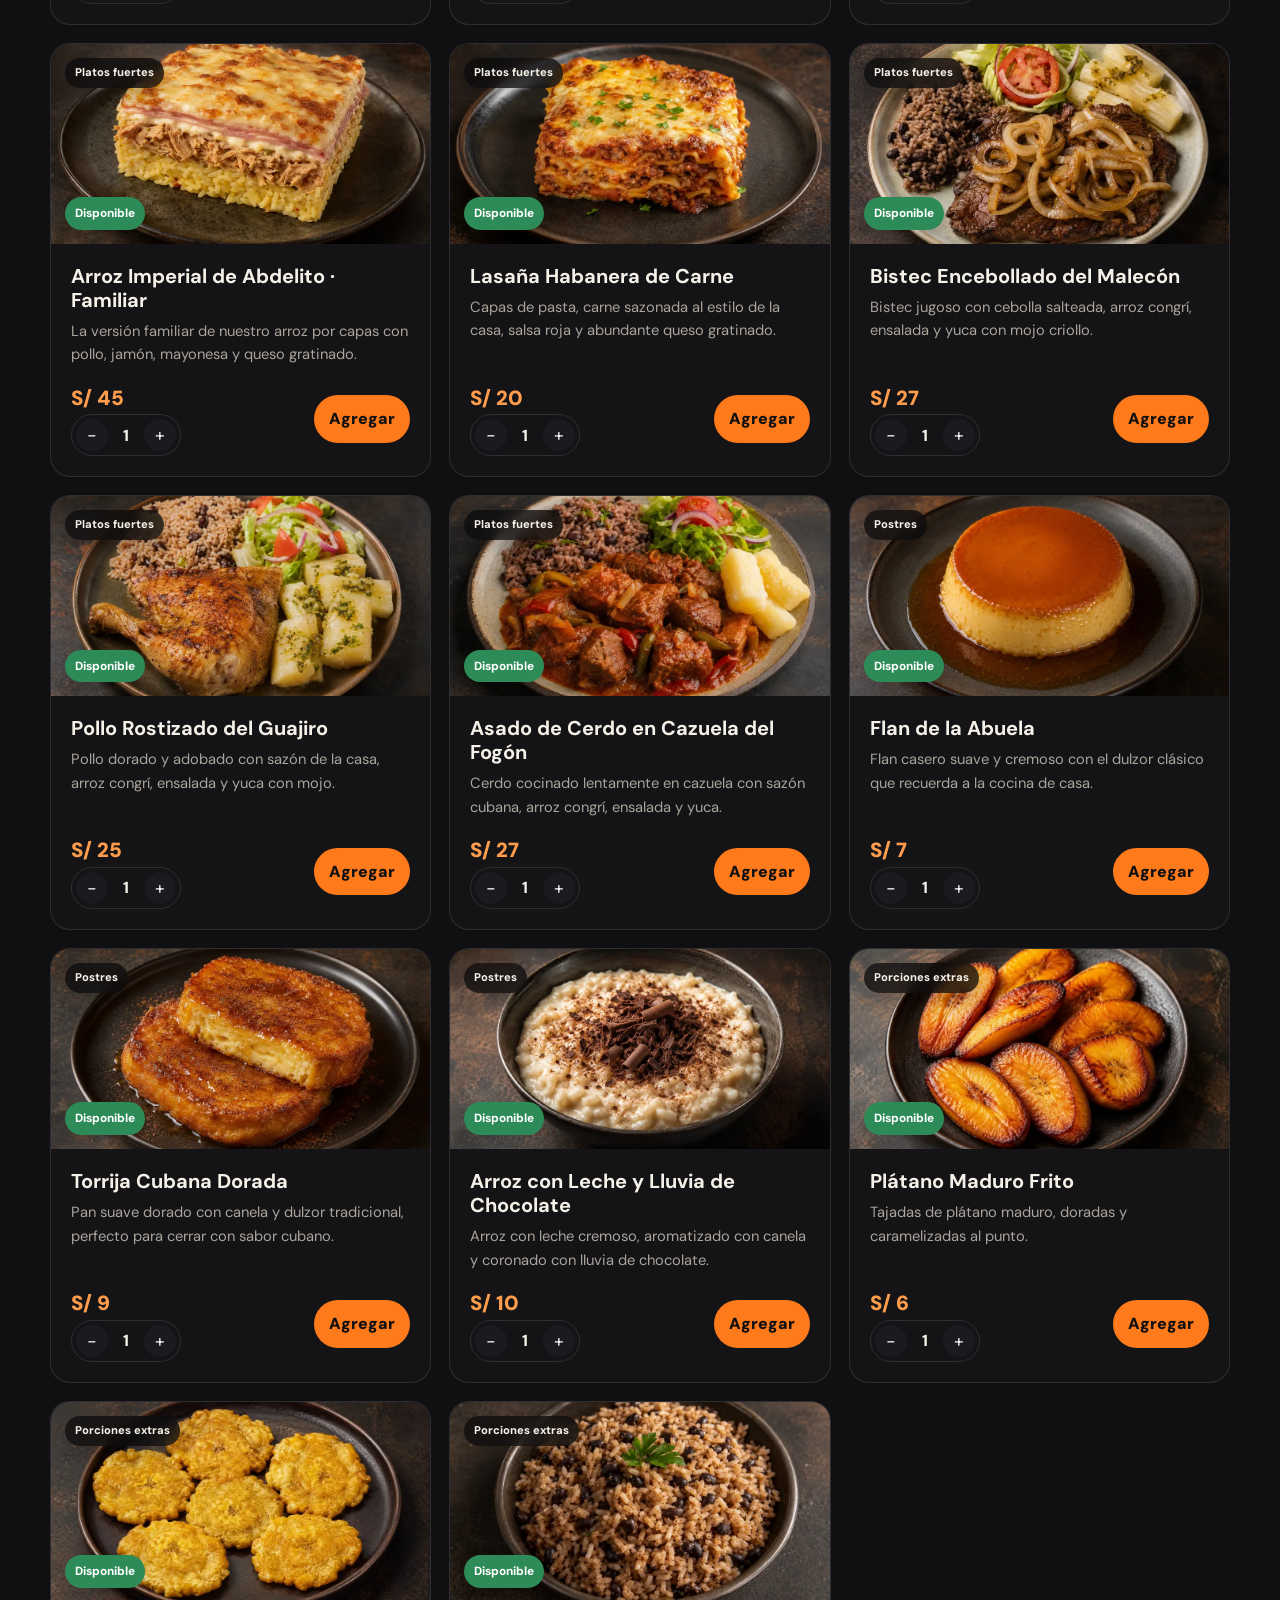
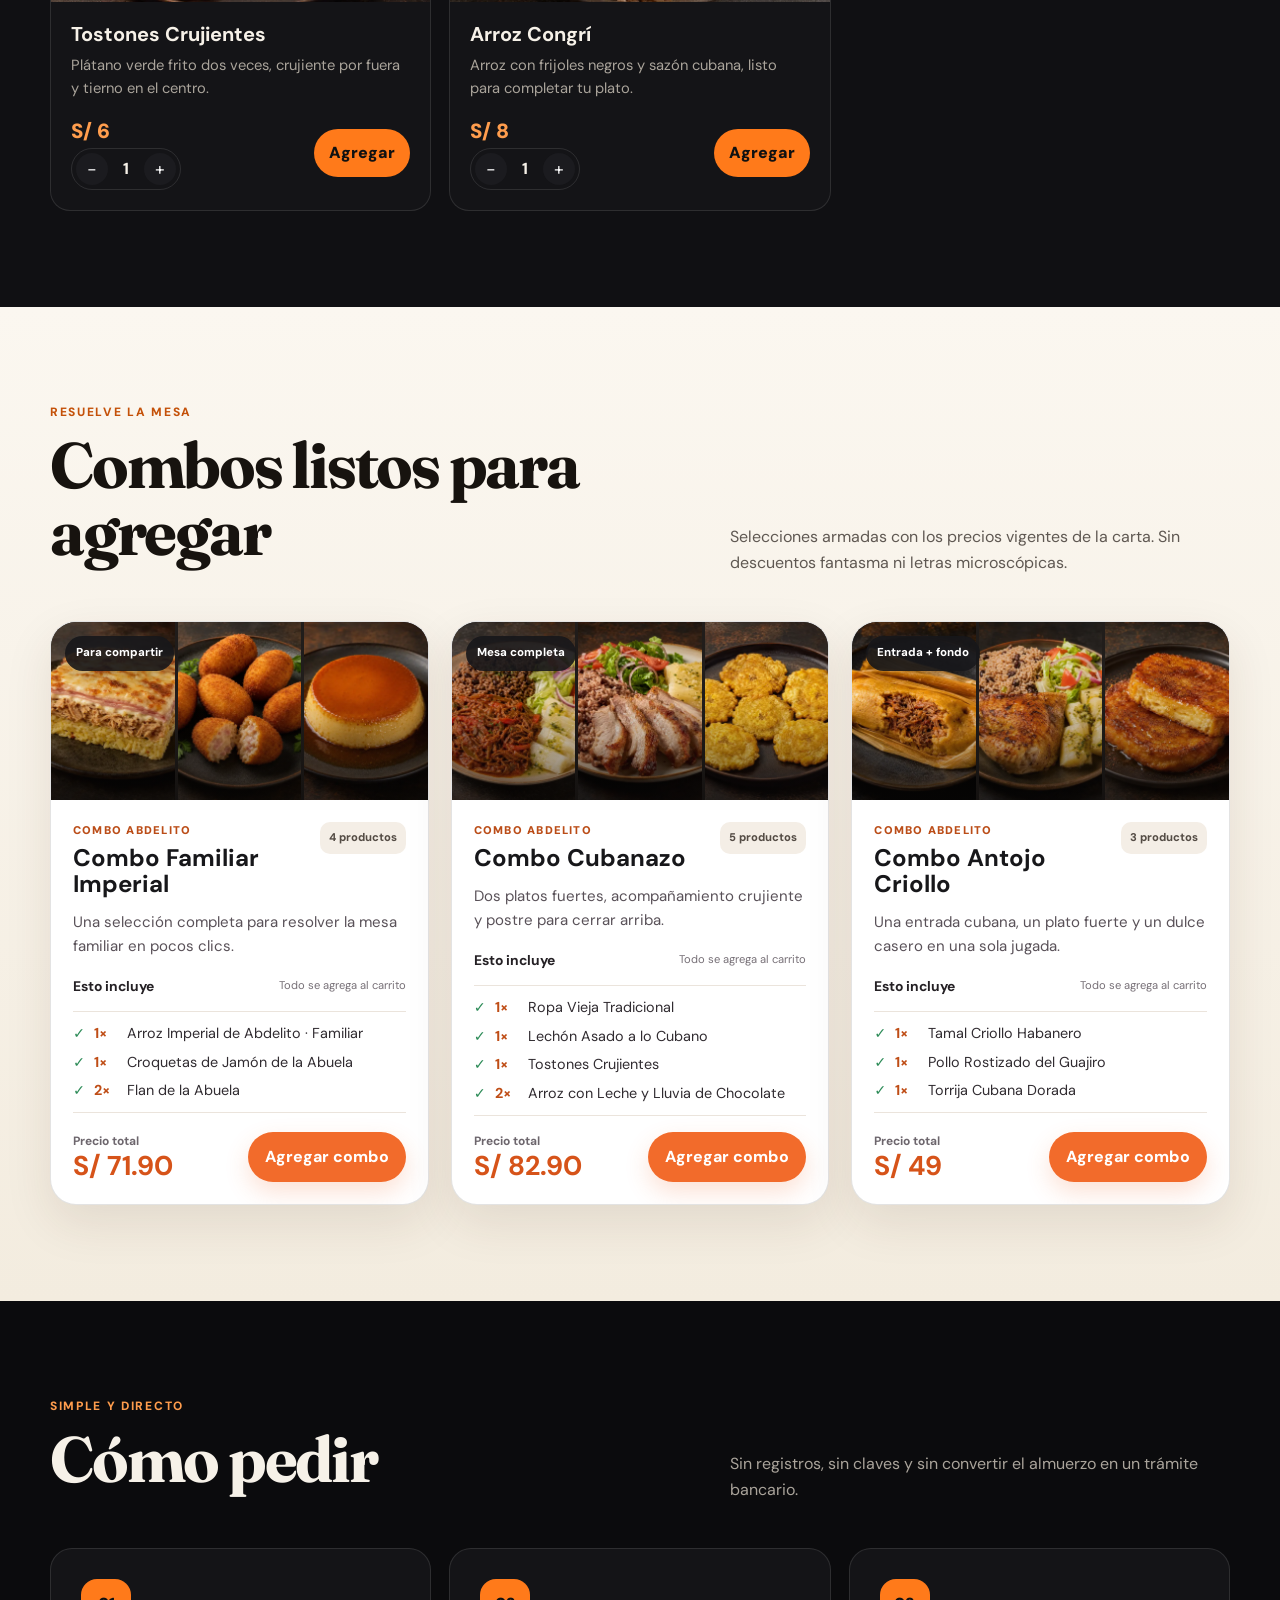
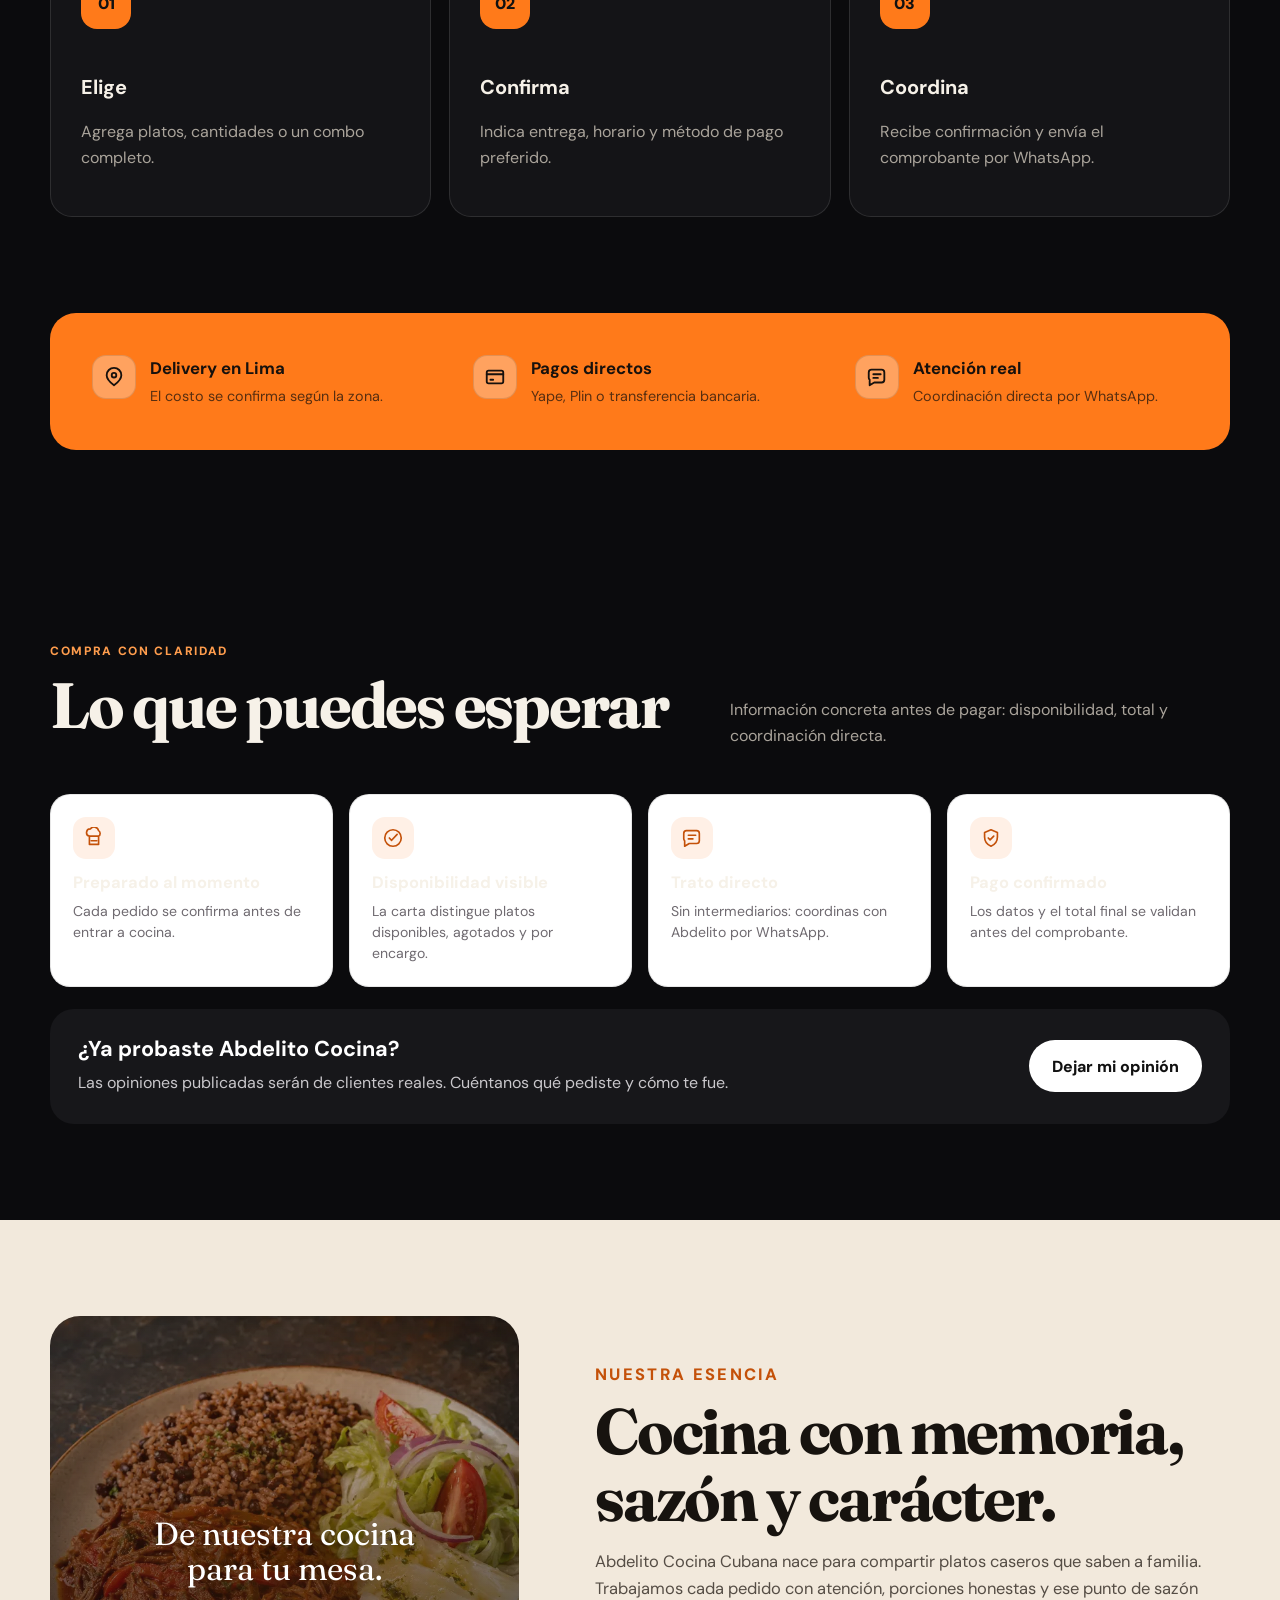
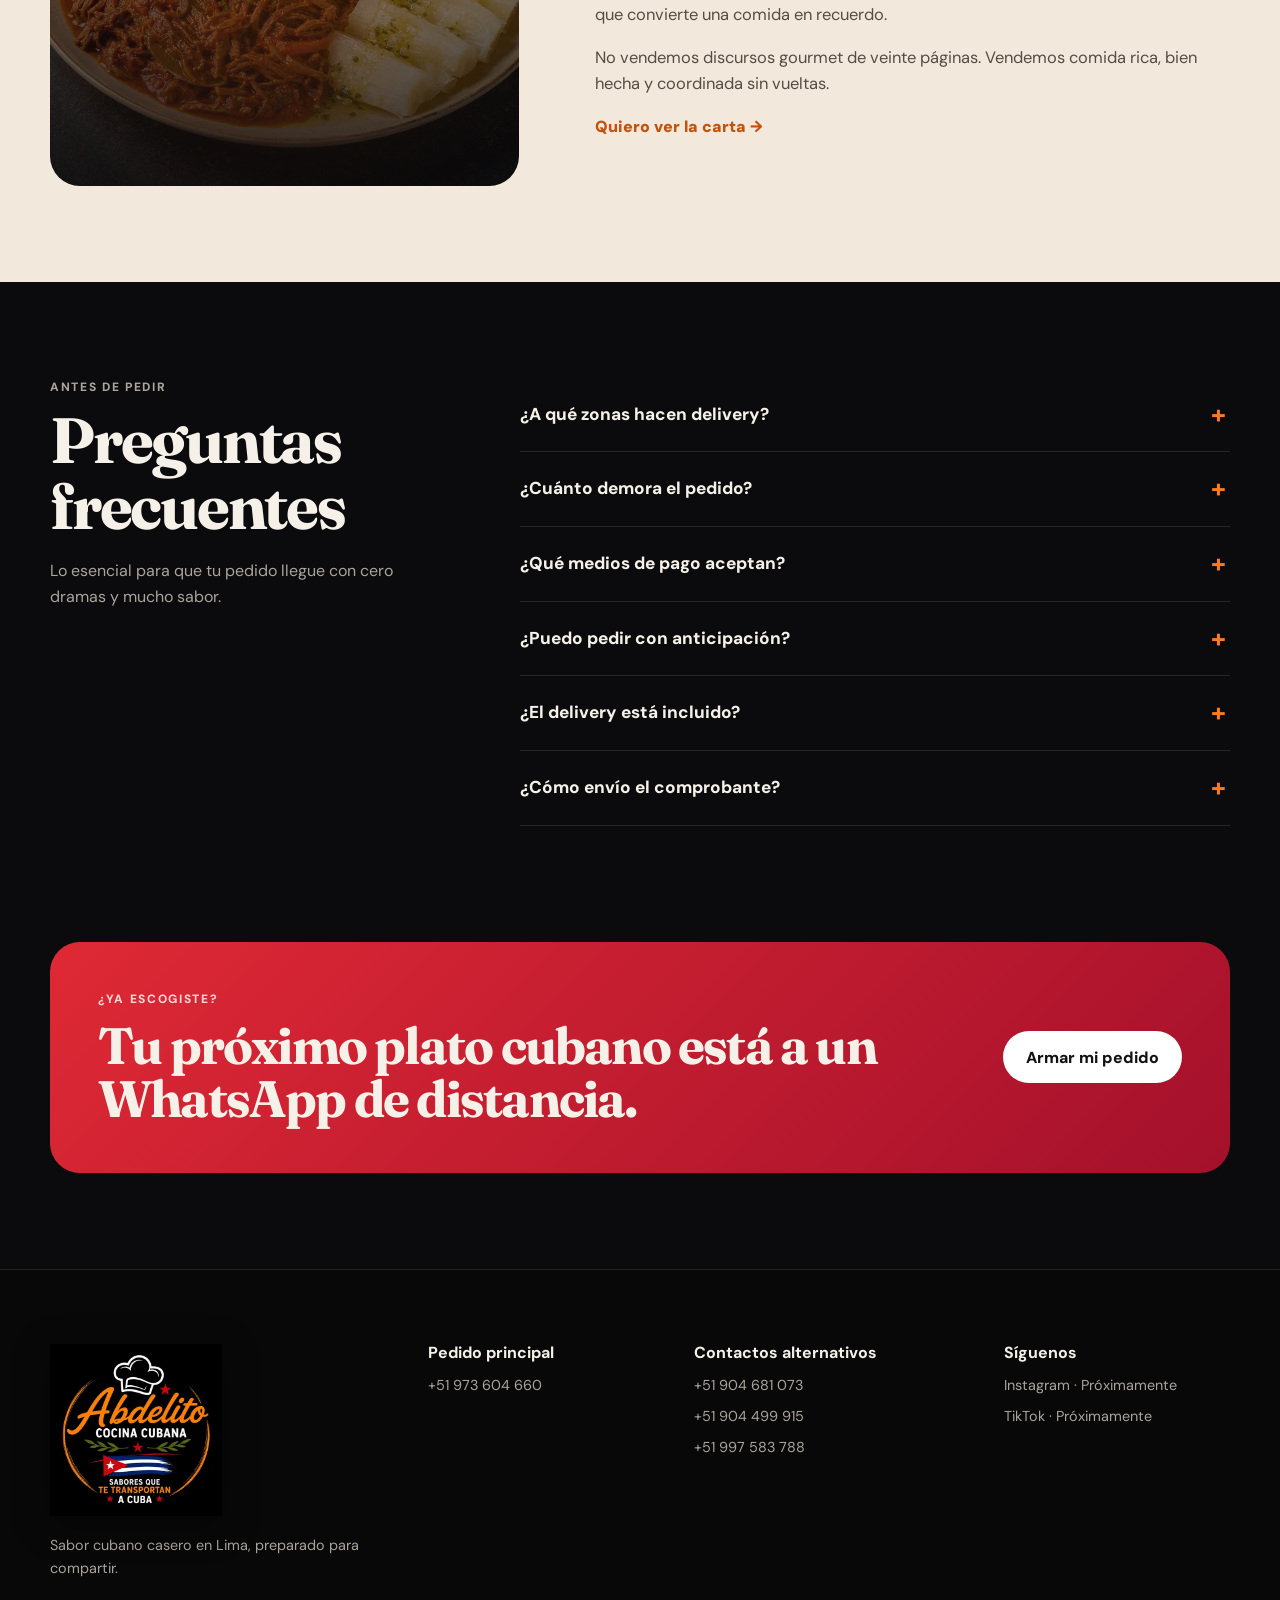
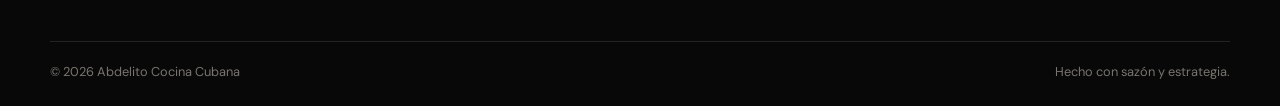
==== commit 8fd6383d: "Mejora logo e iconografía profesional" ====
--- a/docs/index.html
+++ b/docs/index.html
@@ -16,14 +16,30 @@
   <link rel="stylesheet" href="./a.css">
   <link rel="stylesheet" href="./b.css">
   <link rel="stylesheet" href="./ux.css">
-  <link rel="stylesheet" href="./growth.css?v=20260721-2">
+  <link rel="stylesheet" href="./growth.css?v=20260721-3">
   <style>.sr-only{position:absolute;width:1px;height:1px;padding:0;margin:-1px;overflow:hidden;clip:rect(0,0,0,0);white-space:nowrap;border:0}</style>
 </head>
 <body>
+  <svg class="svg-sprite" aria-hidden="true" focusable="false">
+    <symbol id="icon-cart" viewBox="0 0 24 24"><path d="M3 4h2l2.1 10.1a2 2 0 0 0 2 1.6h7.8a2 2 0 0 0 2-1.6L20 7H6M10 20h.01M17 20h.01"/></symbol>
+    <symbol id="icon-whatsapp" viewBox="0 0 24 24"><path d="M20.5 11.7a8.5 8.5 0 0 1-12.6 7.4L3.5 20.5l1.4-4.3A8.5 8.5 0 1 1 20.5 11.7Z"/><path d="M8.3 7.8c.2-.4.4-.4.7-.4h.5c.2 0 .4.1.5.4l.8 1.8c.1.3 0 .5-.2.7l-.6.7c-.2.2-.1.4 0 .6.8 1.5 2 2.6 3.5 3.3.2.1.4.1.6-.1l.8-1c.2-.2.4-.3.7-.2l1.8.8c.3.1.4.3.4.5 0 .5-.2 1.5-.8 2-.6.6-1.5.8-2.3.6-1.3-.3-3.2-1-5.1-2.8-1.5-1.5-2.5-3.2-2.8-4.6-.2-.8.1-1.7.5-2.3Z"/></symbol>
+    <symbol id="icon-location" viewBox="0 0 24 24"><path d="M20 10c0 5-8 11-8 11S4 15 4 10a8 8 0 1 1 16 0Z"/><circle cx="12" cy="10" r="2.5"/></symbol>
+    <symbol id="icon-card" viewBox="0 0 24 24"><rect x="3" y="5" width="18" height="14" rx="2"/><path d="M3 9h18M7 15h3"/></symbol>
+    <symbol id="icon-chat" viewBox="0 0 24 24"><path d="M20 15a3 3 0 0 1-3 3H9l-5 3v-6a3 3 0 0 1-1-2.2V7a3 3 0 0 1 3-3h11a3 3 0 0 1 3 3v8Z"/><path d="M8 9h8M8 13h5"/></symbol>
+    <symbol id="icon-chef" viewBox="0 0 24 24"><path d="M7 10a4 4 0 0 1 1-7.9A5 5 0 0 1 17 4a3.5 3.5 0 0 1 0 6H7ZM7 10v9h10v-9M9 15h6"/></symbol>
+    <symbol id="icon-check" viewBox="0 0 24 24"><circle cx="12" cy="12" r="9"/><path d="m8 12 2.5 2.5L16.5 8"/></symbol>
+    <symbol id="icon-shield" viewBox="0 0 24 24"><path d="M12 3 5 6v5c0 4.6 2.9 8.3 7 10 4.1-1.7 7-5.4 7-10V6l-7-3Z"/><path d="m9 12 2 2 4-4"/></symbol>
+    <symbol id="icon-home" viewBox="0 0 24 24"><path d="m3 11 9-8 9 8M5.5 9.5V21h13V9.5M9 21v-6h6v6"/></symbol>
+    <symbol id="icon-clock" viewBox="0 0 24 24"><circle cx="12" cy="12" r="9"/><path d="M12 7v5l3 2"/></symbol>
+    <symbol id="icon-delivery" viewBox="0 0 24 24"><path d="M3 6h11v10H3zM14 9h4l3 3v4h-7M6 19a2 2 0 1 0 0-4 2 2 0 0 0 0 4ZM18 19a2 2 0 1 0 0-4 2 2 0 0 0 0 4Z"/></symbol>
+    <symbol id="icon-search" viewBox="0 0 24 24"><circle cx="11" cy="11" r="7"/><path d="m20 20-4-4"/></symbol>
+    <symbol id="icon-smartphone" viewBox="0 0 24 24"><rect x="7" y="2" width="10" height="20" rx="2"/><path d="M10 5h4M11 19h2"/></symbol>
+    <symbol id="icon-bank" viewBox="0 0 24 24"><path d="m3 9 9-5 9 5M5 10v7M9.5 10v7M14.5 10v7M19 10v7M3 20h18"/></symbol>
+  </svg>
   <a class="skip-link" href="#menu">Saltar al menú</a>
   <header class="site-header" id="inicio">
     <div class="container nav-wrap">
-      <a class="brand" href="#inicio" aria-label="Abdelito Cocina Cubana, inicio"><span class="brand-mark" aria-hidden="true">A</span><span><strong>Abdelito</strong><small>Cocina Cubana</small></span></a>
+      <a class="brand brand-with-logo" href="#inicio" aria-label="Abdelito Cocina Cubana, inicio"><img class="brand-logo" src="./assets/logo-header-v2.webp" width="480" height="310" alt="Abdelito Cocina Cubana"></a>
       <button class="menu-toggle" type="button" aria-expanded="false" aria-controls="main-nav" aria-label="Abrir menú"><span></span><span></span><span></span></button>
       <nav id="main-nav" class="main-nav" aria-label="Navegación principal">
         <a href="#menu">Menú</a>
@@ -32,7 +48,7 @@
         <a href="#confianza">Confianza</a>
         <a href="#faq">Preguntas</a>
       </nav>
-      <button class="cart-button" type="button" data-open-cart aria-label="Abrir carrito"><span aria-hidden="true">🛒</span><span>Pedido</span><strong data-cart-count>0</strong></button>
+      <button class="cart-button" type="button" data-open-cart aria-label="Abrir carrito"><svg class="ui-icon" aria-hidden="true"><use href="#icon-cart"></use></svg><span>Pedido</span><strong data-cart-count>0</strong></button>
     </div>
   </header>
 
@@ -47,8 +63,8 @@
           <p class="eyebrow">Cocina cubana casera · Lima</p>
           <h1>Sabor cubano de verdad, <em>directo a tu mesa.</em></h1>
           <p class="hero-lead">Platos con sazón de casa, preparados al momento y coordinados directamente por WhatsApp.</p>
-          <div class="hero-actions"><a class="button button-primary" href="#menu">Ver el menú</a><a class="button button-ghost" href="https://wa.me/51973604660?text=Hola%20Abdelito%2C%20quiero%20hacer%20un%20pedido" target="_blank" rel="noopener">Pedir por WhatsApp</a></div>
-          <ul class="trust-list" aria-label="Beneficios"><li>✓ Comida casera</li><li>✓ Preparado al momento</li><li>✓ Delivery en Lima</li></ul>
+          <div class="hero-actions"><a class="button button-primary" href="#menu">Ver el menú</a><a class="button button-ghost" href="https://wa.me/51973604660?text=Hola%20Abdelito%2C%20quiero%20hacer%20un%20pedido" target="_blank" rel="noopener"><svg class="ui-icon" aria-hidden="true"><use href="#icon-whatsapp"></use></svg>Pedir por WhatsApp</a></div>
+          <ul class="trust-list" aria-label="Beneficios"><li><svg class="ui-icon" aria-hidden="true"><use href="#icon-home"></use></svg>Comida casera</li><li><svg class="ui-icon" aria-hidden="true"><use href="#icon-clock"></use></svg>Preparado al momento</li><li><svg class="ui-icon" aria-hidden="true"><use href="#icon-delivery"></use></svg>Delivery en Lima</li></ul>
         </div>
         <div class="hero-visual reveal" aria-label="Selección de platos cubanos">
           <div class="hero-card hero-card-main"><span class="hero-card-label">Favorito de la casa</span><div class="hero-dish hero-dish-rice" role="img" aria-label="Arroz Imperial"></div><div class="hero-card-info"><div><strong>Arroz Imperial</strong><small>El clásico que nunca falla</small></div><b>S/ 25</b></div></div>
@@ -96,17 +112,17 @@
     </section>
 
     <section class="section info-band">
-      <div class="container info-grid"><article><span aria-hidden="true">📍</span><div><strong>Delivery en Lima</strong><p>El costo se confirma según la zona.</p></div></article><article><span aria-hidden="true">💳</span><div><strong>Pagos directos</strong><p>Yape, Plin o transferencia bancaria.</p></div></article><article><span aria-hidden="true">💬</span><div><strong>Atención real</strong><p>Coordinación directa por WhatsApp.</p></div></article></div>
+      <div class="container info-grid"><article><span class="icon-tile" aria-hidden="true"><svg class="ui-icon"><use href="#icon-location"></use></svg></span><div><strong>Delivery en Lima</strong><p>El costo se confirma según la zona.</p></div></article><article><span class="icon-tile" aria-hidden="true"><svg class="ui-icon"><use href="#icon-card"></use></svg></span><div><strong>Pagos directos</strong><p>Yape, Plin o transferencia bancaria.</p></div></article><article><span class="icon-tile" aria-hidden="true"><svg class="ui-icon"><use href="#icon-chat"></use></svg></span><div><strong>Atención real</strong><p>Coordinación directa por WhatsApp.</p></div></article></div>
     </section>
 
     <section class="section" id="confianza">
       <div class="container">
         <div class="section-heading reveal"><div><p class="eyebrow">Compra con claridad</p><h2>Lo que puedes esperar</h2></div><p>Información concreta antes de pagar: disponibilidad, total y coordinación directa.</p></div>
         <div class="trust-proof-grid">
-          <article class="proof-card"><div class="proof-icon">🍲</div><h3>Preparado al momento</h3><p>Cada pedido se confirma antes de entrar a cocina.</p></article>
-          <article class="proof-card"><div class="proof-icon">✅</div><h3>Disponibilidad visible</h3><p>La carta distingue platos disponibles, agotados y por encargo.</p></article>
-          <article class="proof-card"><div class="proof-icon">💬</div><h3>Trato directo</h3><p>Sin intermediarios: coordinas con Abdelito por WhatsApp.</p></article>
-          <article class="proof-card"><div class="proof-icon">💳</div><h3>Pago confirmado</h3><p>Los datos y el total final se validan antes del comprobante.</p></article>
+          <article class="proof-card"><div class="proof-icon"><svg class="ui-icon" aria-hidden="true"><use href="#icon-chef"></use></svg></div><h3>Preparado al momento</h3><p>Cada pedido se confirma antes de entrar a cocina.</p></article>
+          <article class="proof-card"><div class="proof-icon"><svg class="ui-icon" aria-hidden="true"><use href="#icon-check"></use></svg></div><h3>Disponibilidad visible</h3><p>La carta distingue platos disponibles, agotados y por encargo.</p></article>
+          <article class="proof-card"><div class="proof-icon"><svg class="ui-icon" aria-hidden="true"><use href="#icon-chat"></use></svg></div><h3>Trato directo</h3><p>Sin intermediarios: coordinas con Abdelito por WhatsApp.</p></article>
+          <article class="proof-card"><div class="proof-icon"><svg class="ui-icon" aria-hidden="true"><use href="#icon-shield"></use></svg></div><h3>Pago confirmado</h3><p>Los datos y el total final se validan antes del comprobante.</p></article>
         </div>
         <div class="reviews-shell" data-testimonials><div><h3>¿Ya probaste Abdelito Cocina?</h3><p>Las opiniones publicadas serán de clientes reales. Cuéntanos qué pediste y cómo te fue.</p></div><a class="button button-light" href="https://wa.me/51973604660?text=Hola%20Abdelito%2C%20quiero%20dejar%20una%20opini%C3%B3n%20sobre%20mi%20pedido" target="_blank" rel="noopener">Dejar mi opinión</a></div>
       </div>
@@ -134,18 +150,18 @@
   </main>
 
   <footer class="site-footer">
-    <div class="container footer-grid"><div><a class="brand footer-brand" href="#inicio"><span class="brand-mark">A</span><span><strong>Abdelito</strong><small>Cocina Cubana</small></span></a><p>Sabor cubano casero en Lima, preparado para compartir.</p></div><div><strong>Pedido principal</strong><a href="https://wa.me/51973604660" target="_blank" rel="noopener">+51 973 604 660</a></div><div><strong>Contactos alternativos</strong><a href="tel:+51904681073">+51 904 681 073</a><a href="tel:+51904499915">+51 904 499 915</a><a href="tel:+51997583788">+51 997 583 788</a></div><div><strong>Síguenos</strong><span>Instagram · Próximamente</span><span>TikTok · Próximamente</span></div></div>
+    <div class="container footer-grid"><div><a class="brand footer-brand brand-with-logo" href="#inicio"><img class="brand-logo" src="./assets/logo-full.webp" width="560" height="560" alt="Abdelito Cocina Cubana · Sabores que te transportan a Cuba"></a><p>Sabor cubano casero en Lima, preparado para compartir.</p></div><div><strong>Pedido principal</strong><a href="https://wa.me/51973604660" target="_blank" rel="noopener">+51 973 604 660</a></div><div><strong>Contactos alternativos</strong><a href="tel:+51904681073">+51 904 681 073</a><a href="tel:+51904499915">+51 904 499 915</a><a href="tel:+51997583788">+51 997 583 788</a></div><div><strong>Síguenos</strong><span>Instagram · Próximamente</span><span>TikTok · Próximamente</span></div></div>
     <div class="container footer-bottom"><span>© <span id="year"></span> Abdelito Cocina Cubana</span><span>Hecho con sazón y estrategia.</span></div>
   </footer>
 
-  <a class="whatsapp-float" href="https://wa.me/51973604660?text=Hola%20Abdelito%2C%20quiero%20hacer%20un%20pedido" target="_blank" rel="noopener" aria-label="Pedir por WhatsApp">WA</a>
+  <a class="whatsapp-float" href="https://wa.me/51973604660?text=Hola%20Abdelito%2C%20quiero%20hacer%20un%20pedido" target="_blank" rel="noopener" aria-label="Pedir por WhatsApp"><svg class="ui-icon" aria-hidden="true"><use href="#icon-whatsapp"></use></svg></a>
   <button class="mobile-cart-bar" type="button" data-open-cart data-mobile-cart aria-label="Ver mi pedido"><span class="mobile-cart-copy"><span class="mobile-cart-count" data-mobile-cart-count>0</span><span>Ver mi pedido</span></span><span class="mobile-cart-total" data-mobile-cart-total>S/ 0</span></button>
 
   <div class="cart-overlay" data-cart-overlay hidden></div>
   <aside class="cart-drawer" data-cart-drawer aria-hidden="true" aria-labelledby="cart-title">
     <div class="cart-head"><div><p class="eyebrow">Tu selección</p><h2 id="cart-title">Mi pedido</h2></div><div class="cart-head-actions"><button class="clear-cart" type="button" data-clear-cart hidden>Vaciar</button><button class="icon-button" type="button" data-close-cart aria-label="Cerrar carrito">×</button></div></div>
     <div class="cart-body">
-      <div class="cart-empty" data-cart-empty><span>🛒</span><strong>Tu carrito está vacío</strong><p>Agrega algo rico del menú para comenzar.</p></div>
+      <div class="cart-empty" data-cart-empty><span class="cart-empty-icon"><svg class="ui-icon" aria-hidden="true"><use href="#icon-cart"></use></svg></span><strong>Tu carrito está vacío</strong><p>Agrega algo rico del menú para comenzar.</p></div>
       <div class="cart-items" data-cart-items></div>
       <section class="cart-upsell" data-cart-upsell hidden><div class="cart-upsell-head"><strong>Completa tu pedido</strong><span>Recomendado</span></div><div class="upsell-list" data-upsell-list></div></section>
       <form class="checkout-form" data-checkout-form novalidate>
@@ -158,7 +174,7 @@
         <p class="form-error" data-form-error role="alert"></p>
       </form>
     </div>
-    <div class="cart-footer"><div class="summary-row"><span>Subtotal</span><strong data-subtotal>S/ 0</strong></div><div class="summary-row muted"><span>Delivery</span><span>Se confirma según zona</span></div><button class="button button-primary button-full" type="button" data-send-order>Confirmar por WhatsApp</button><small>Se abrirá WhatsApp con tu pedido, modalidad y pago preferido.</small></div>
+    <div class="cart-footer"><div class="summary-row"><span>Subtotal</span><strong data-subtotal>S/ 0</strong></div><div class="summary-row muted"><span>Delivery</span><span>Se confirma según zona</span></div><button class="button button-primary button-full" type="button" data-send-order><svg class="ui-icon" aria-hidden="true"><use href="#icon-whatsapp"></use></svg>Confirmar por WhatsApp</button><small>Se abrirá WhatsApp con tu pedido, modalidad y pago preferido.</small></div>
   </aside>
 
   <div class="order-confirmation" data-order-confirmation hidden>
@@ -169,7 +185,7 @@
   <div class="toast" data-toast role="status" aria-live="polite"></div>
 
   <script src="./business-config.js"></script>
-  <script src="./app.js"></script>
-  <script src="./growth.js?v=20260721-2"></script>
+  <script src="./app.js?v=20260721-3"></script>
+  <script src="./growth.js?v=20260721-3"></script>
 </body>
 </html>
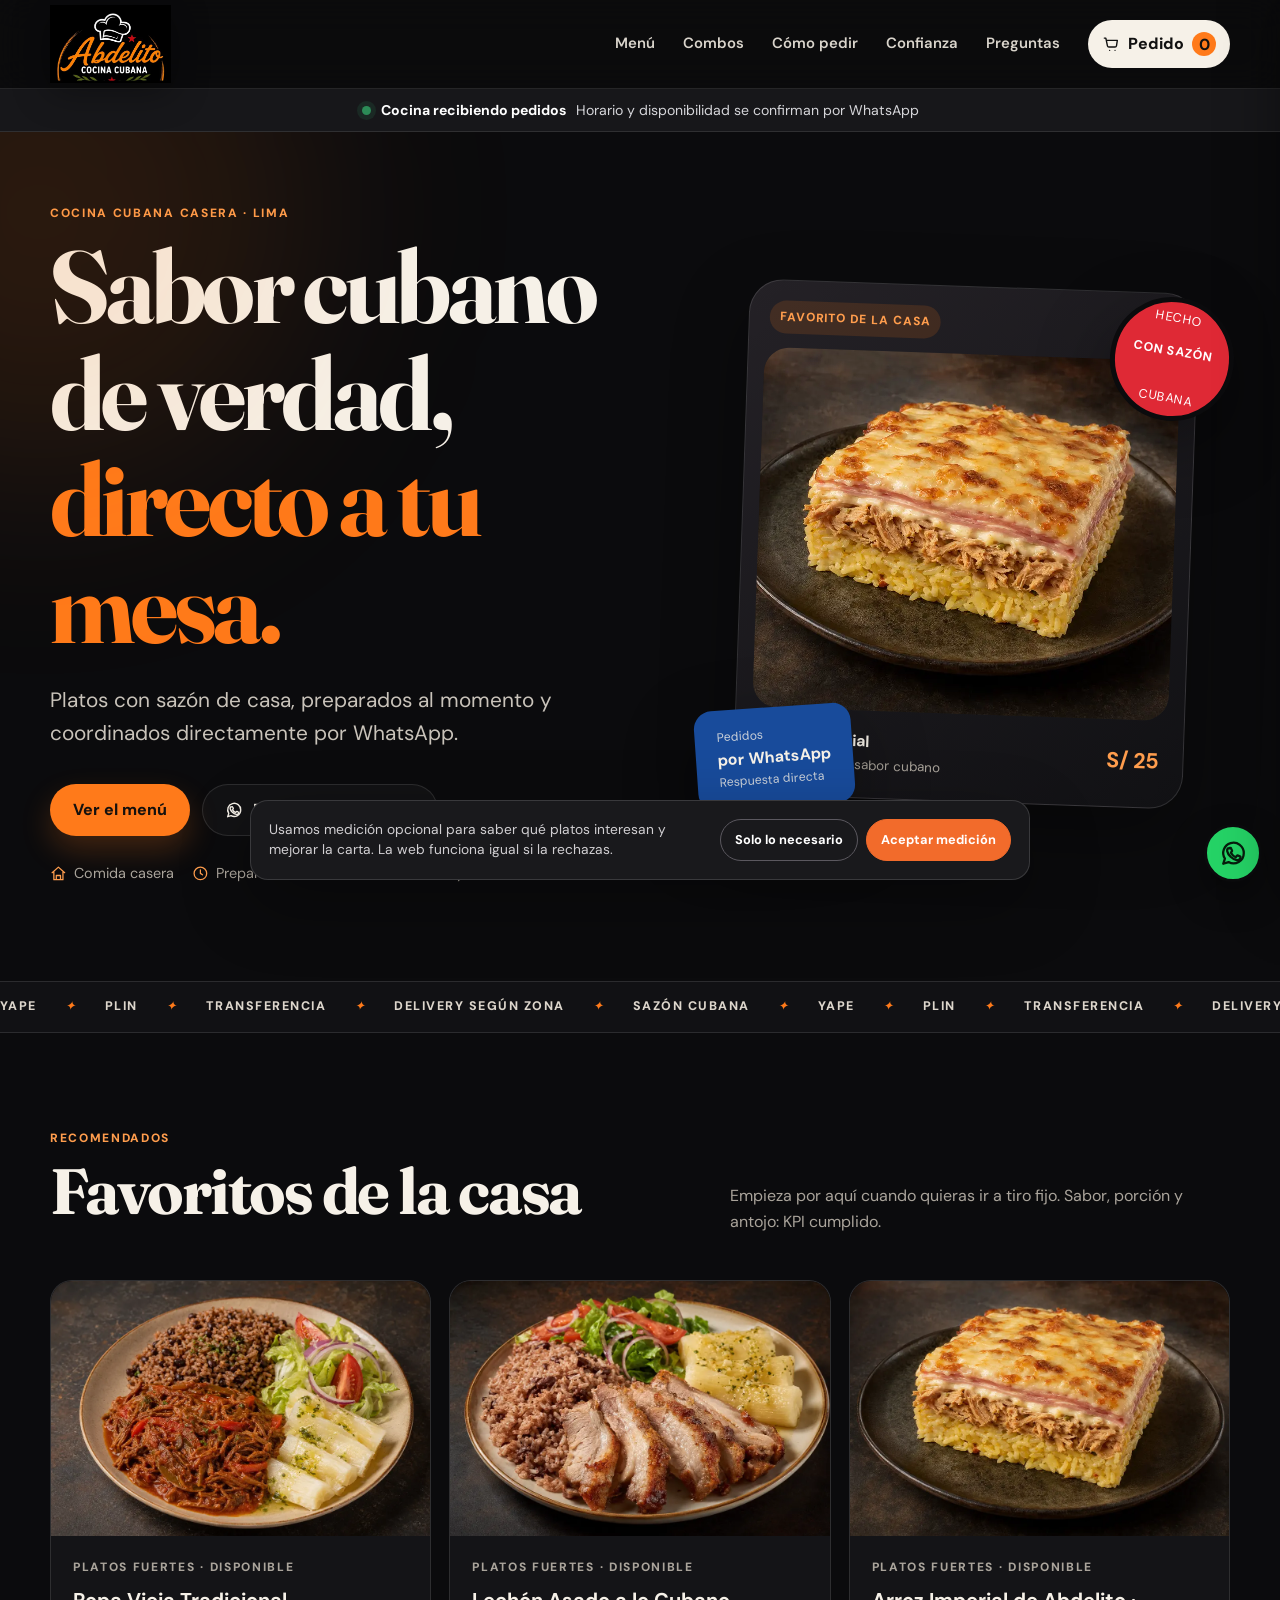
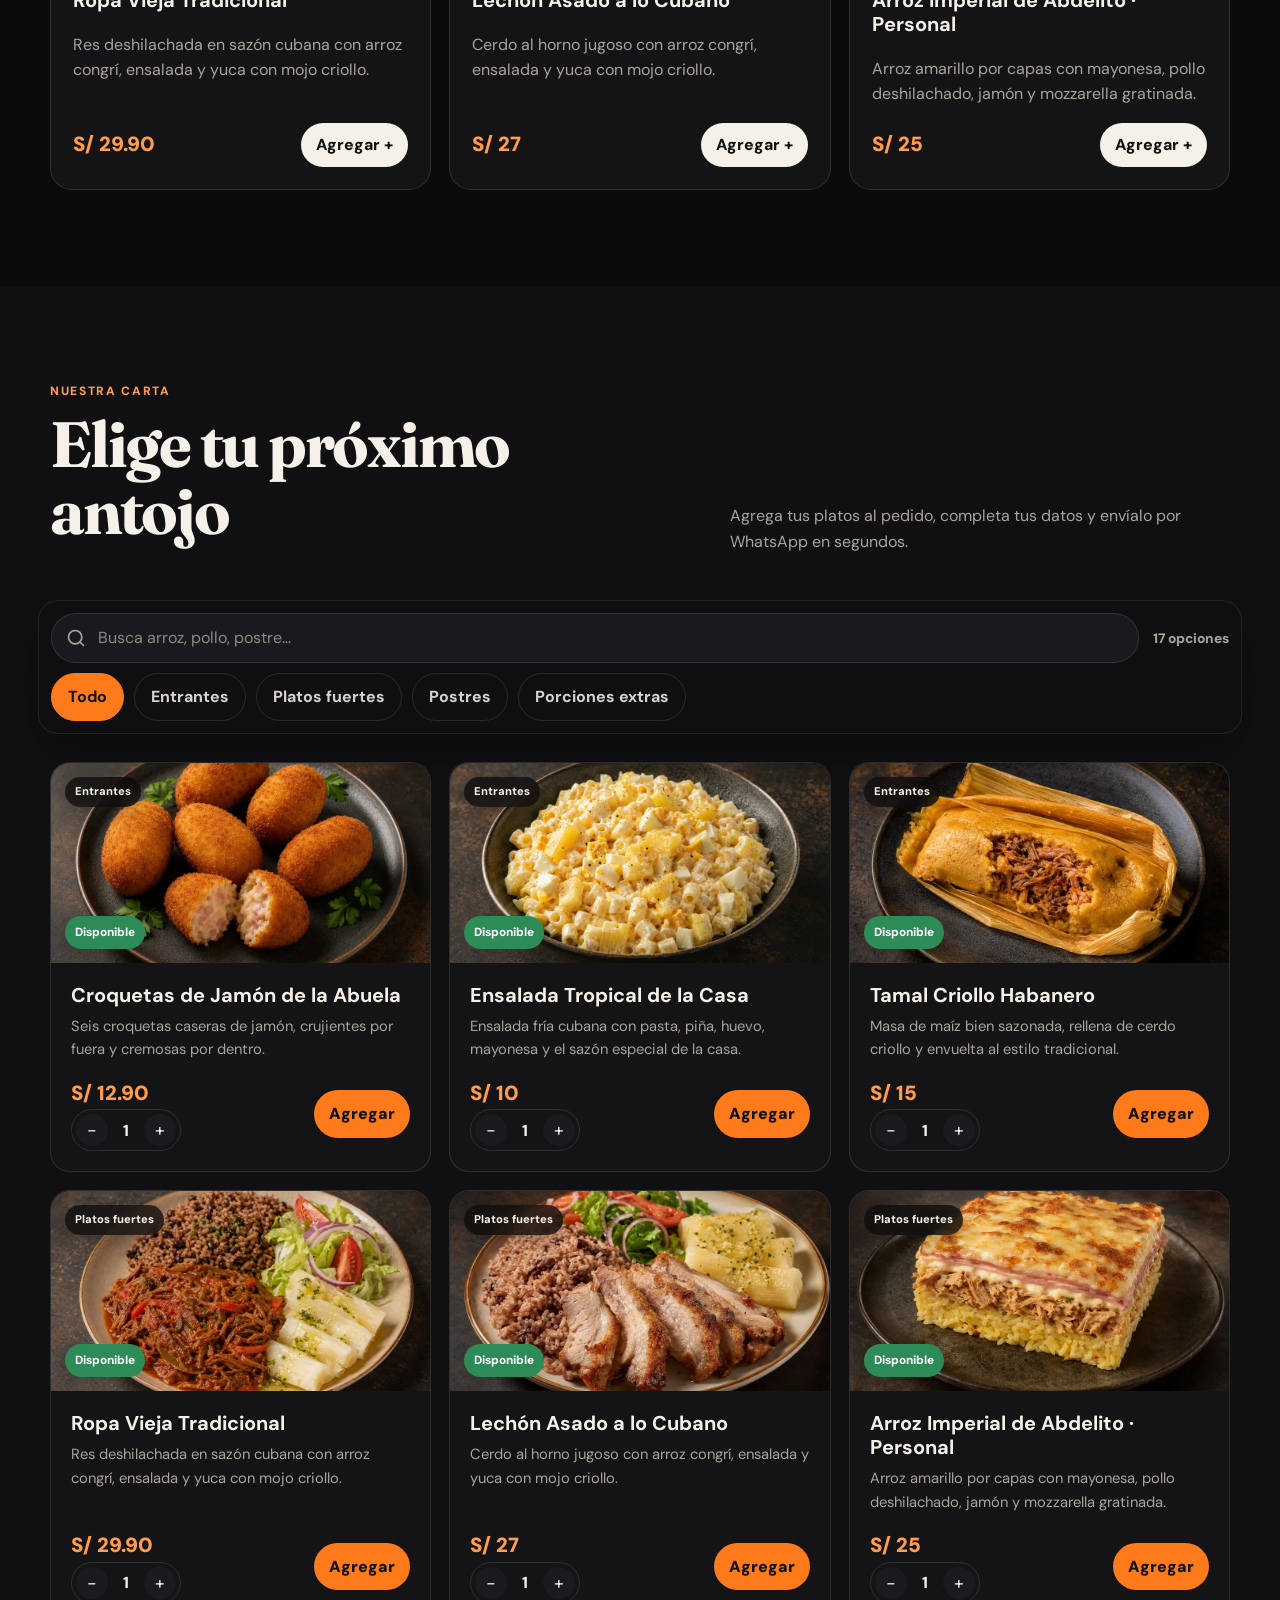
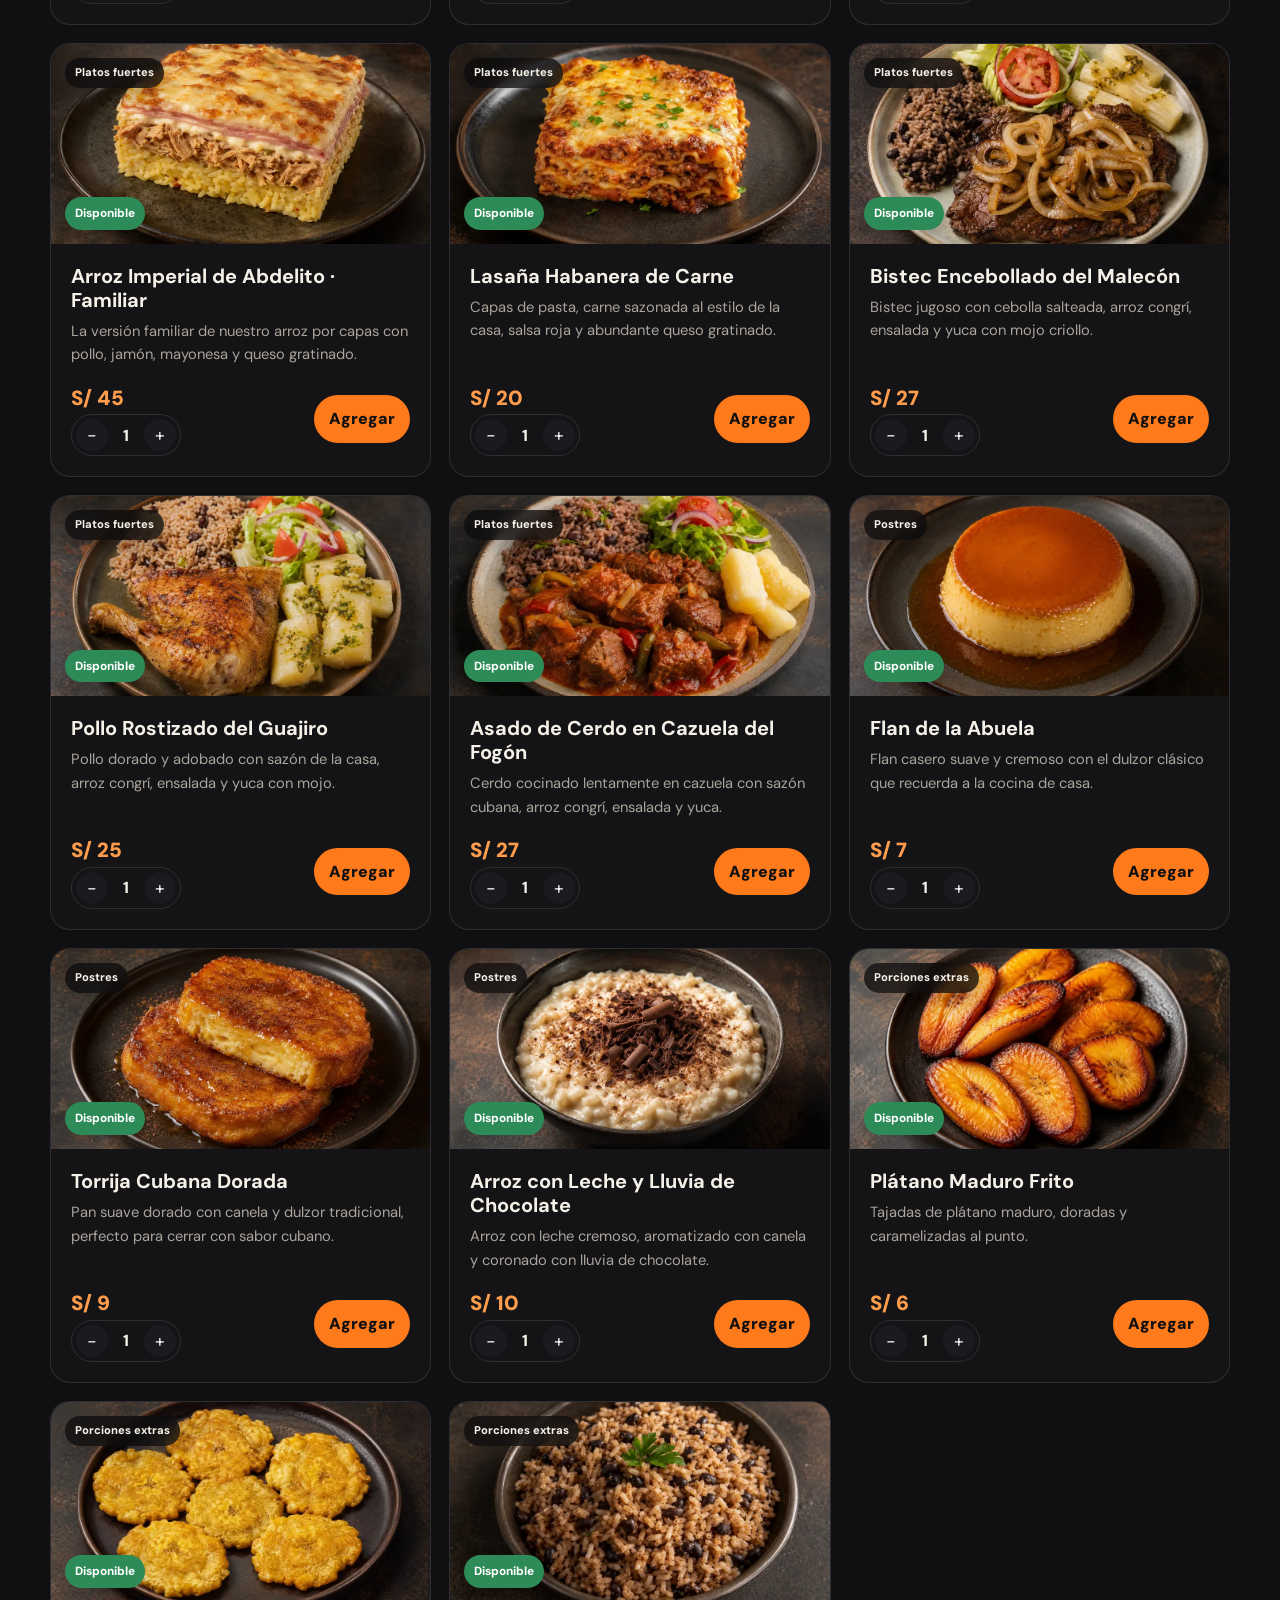
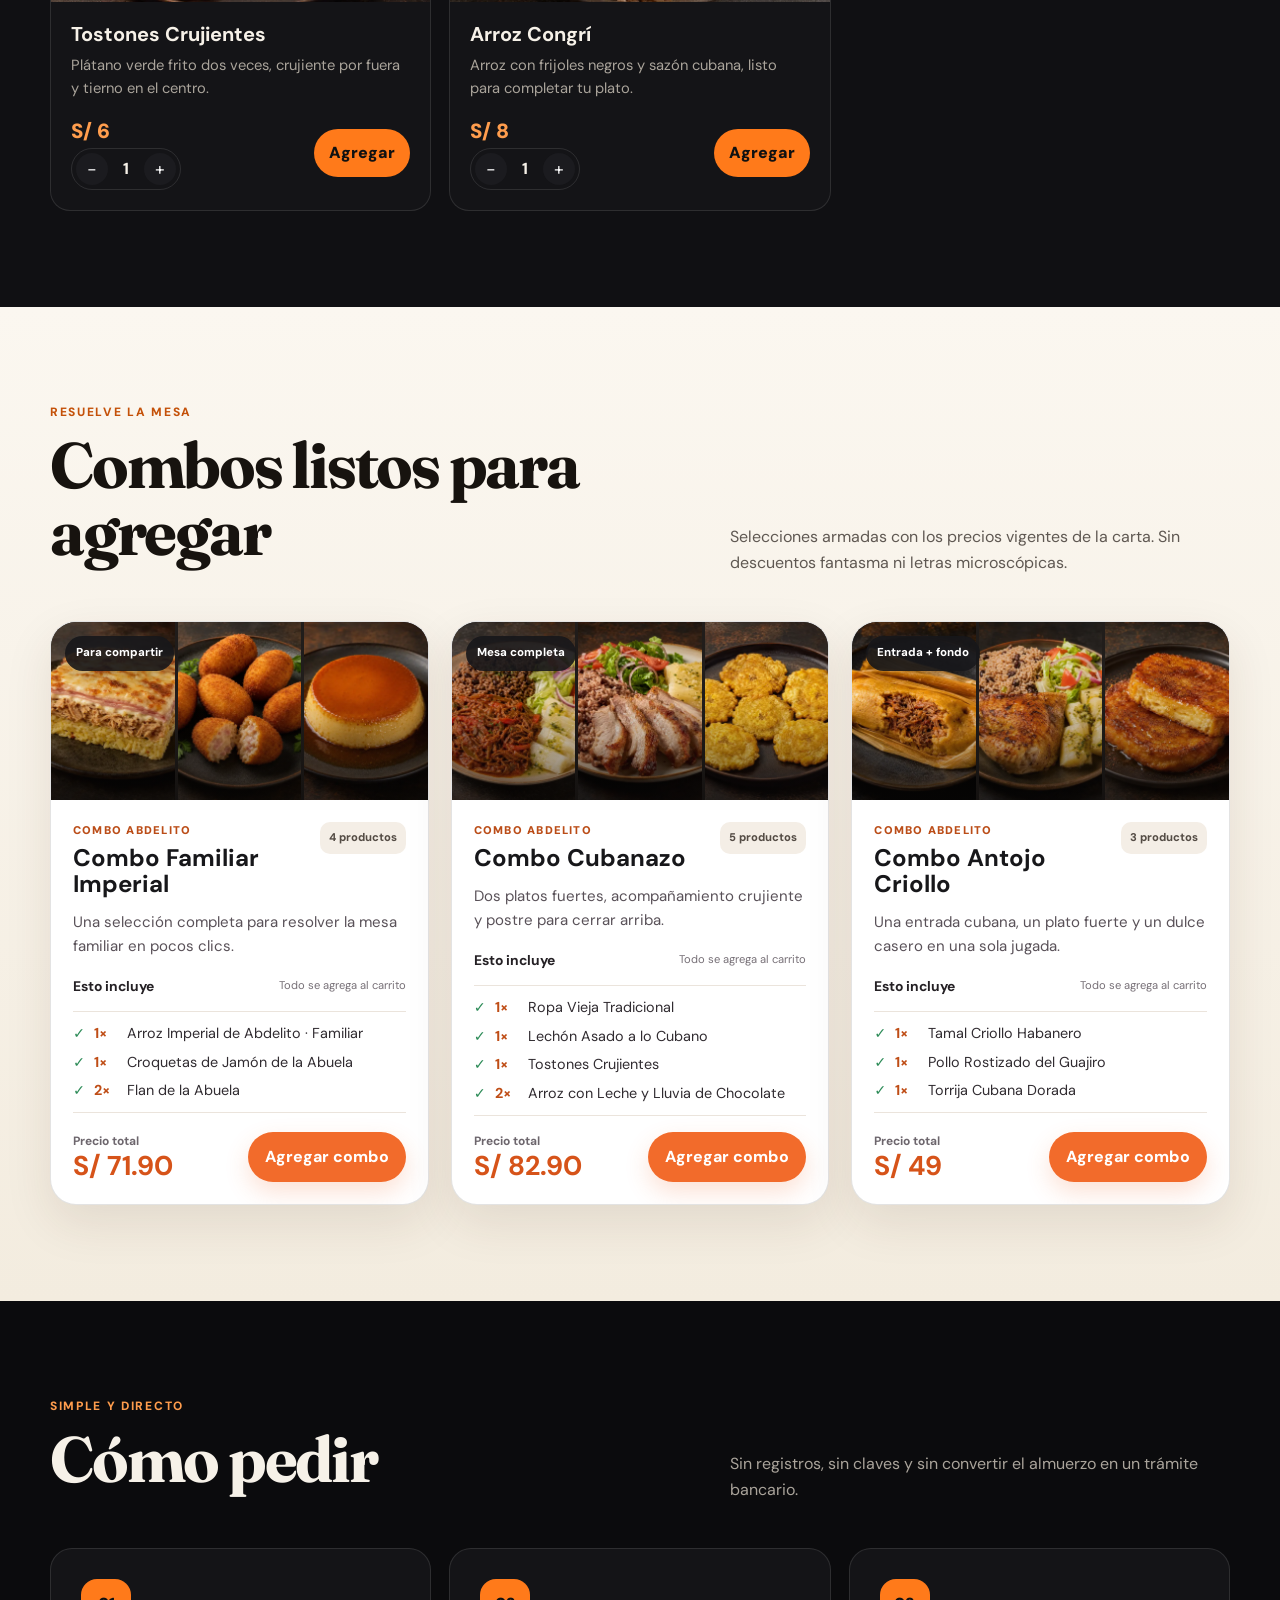
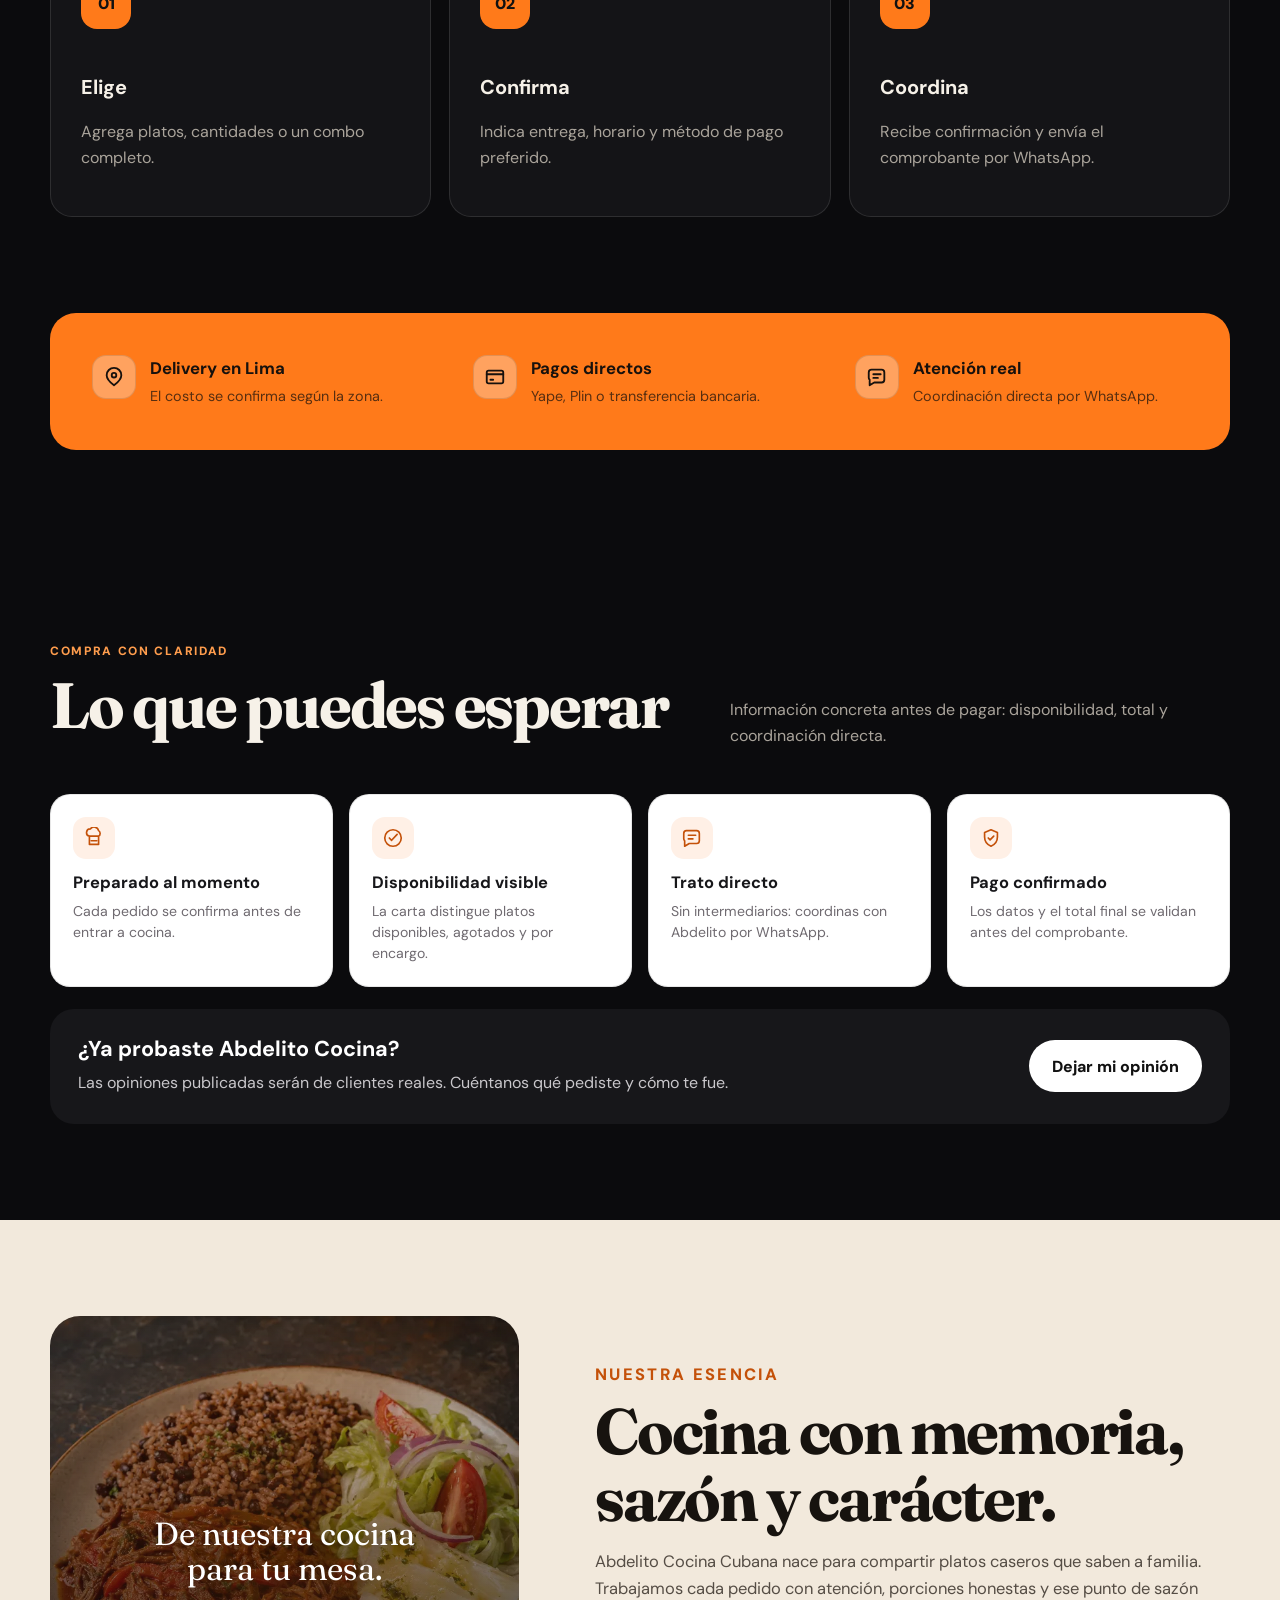
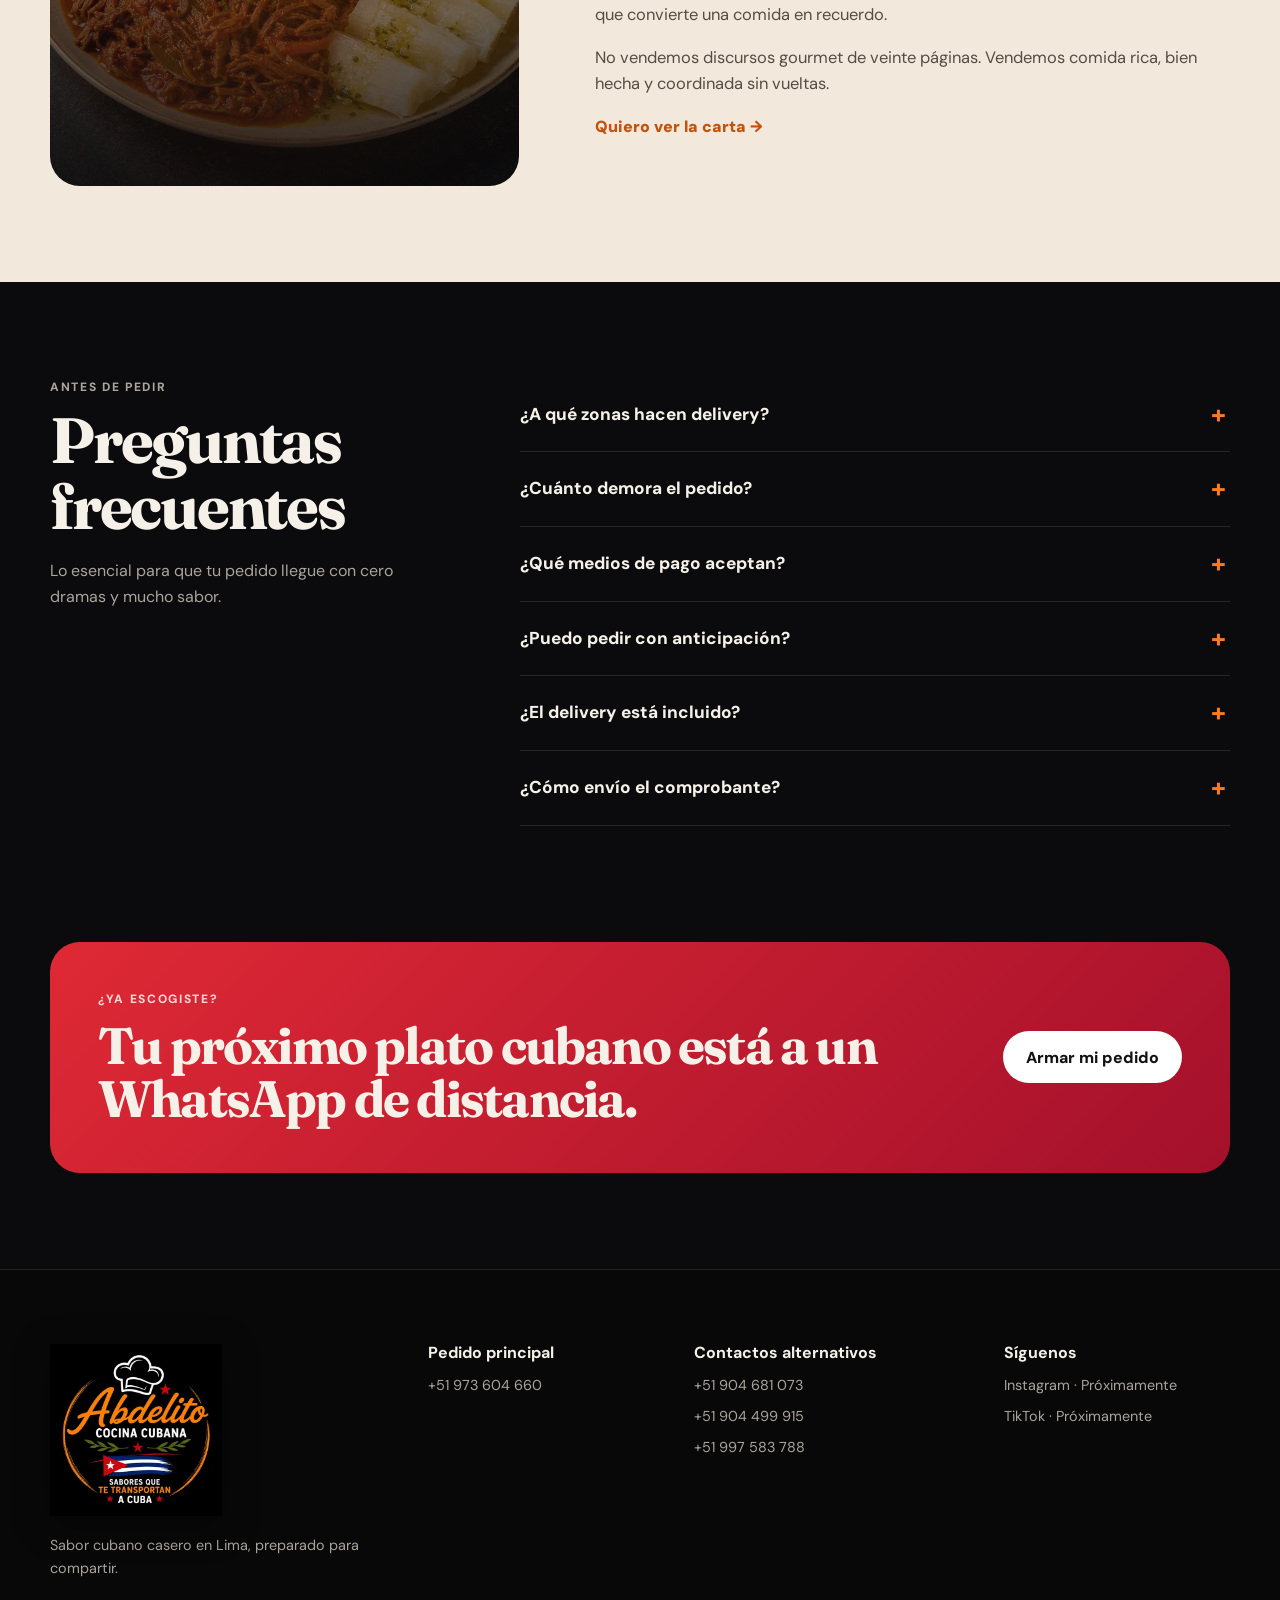
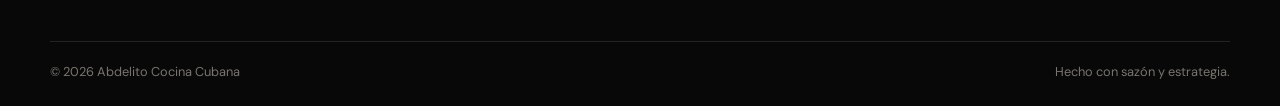
==== commit 8460c14e: "Corrige contraste y actualiza caché visual" ====
--- a/docs/index.html
+++ b/docs/index.html
@@ -185,7 +185,7 @@
   <div class="toast" data-toast role="status" aria-live="polite"></div>
 
   <script src="./business-config.js"></script>
-  <script src="./app.js?v=20260721-3"></script>
+  <script src="./app.js?v=20260721-4"></script>
   <script src="./growth.js?v=20260721-3"></script>
 </body>
 </html>
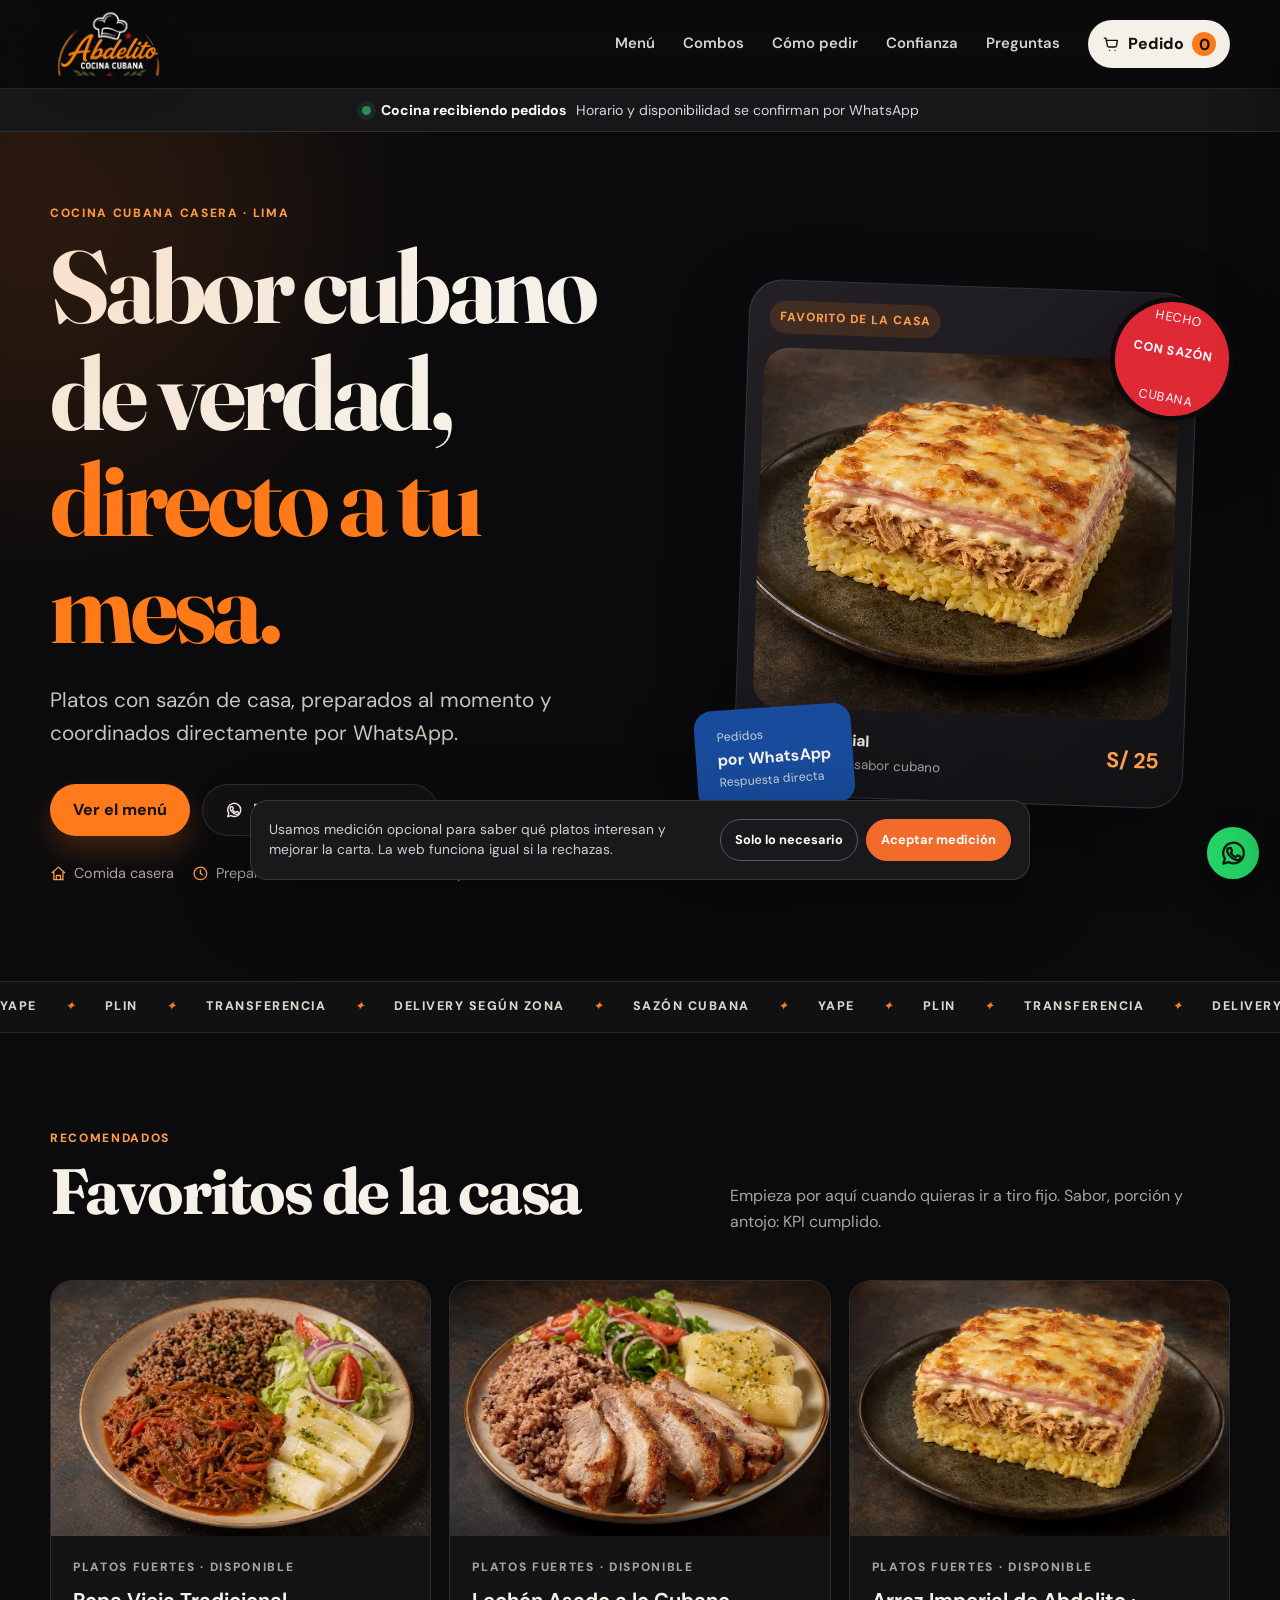
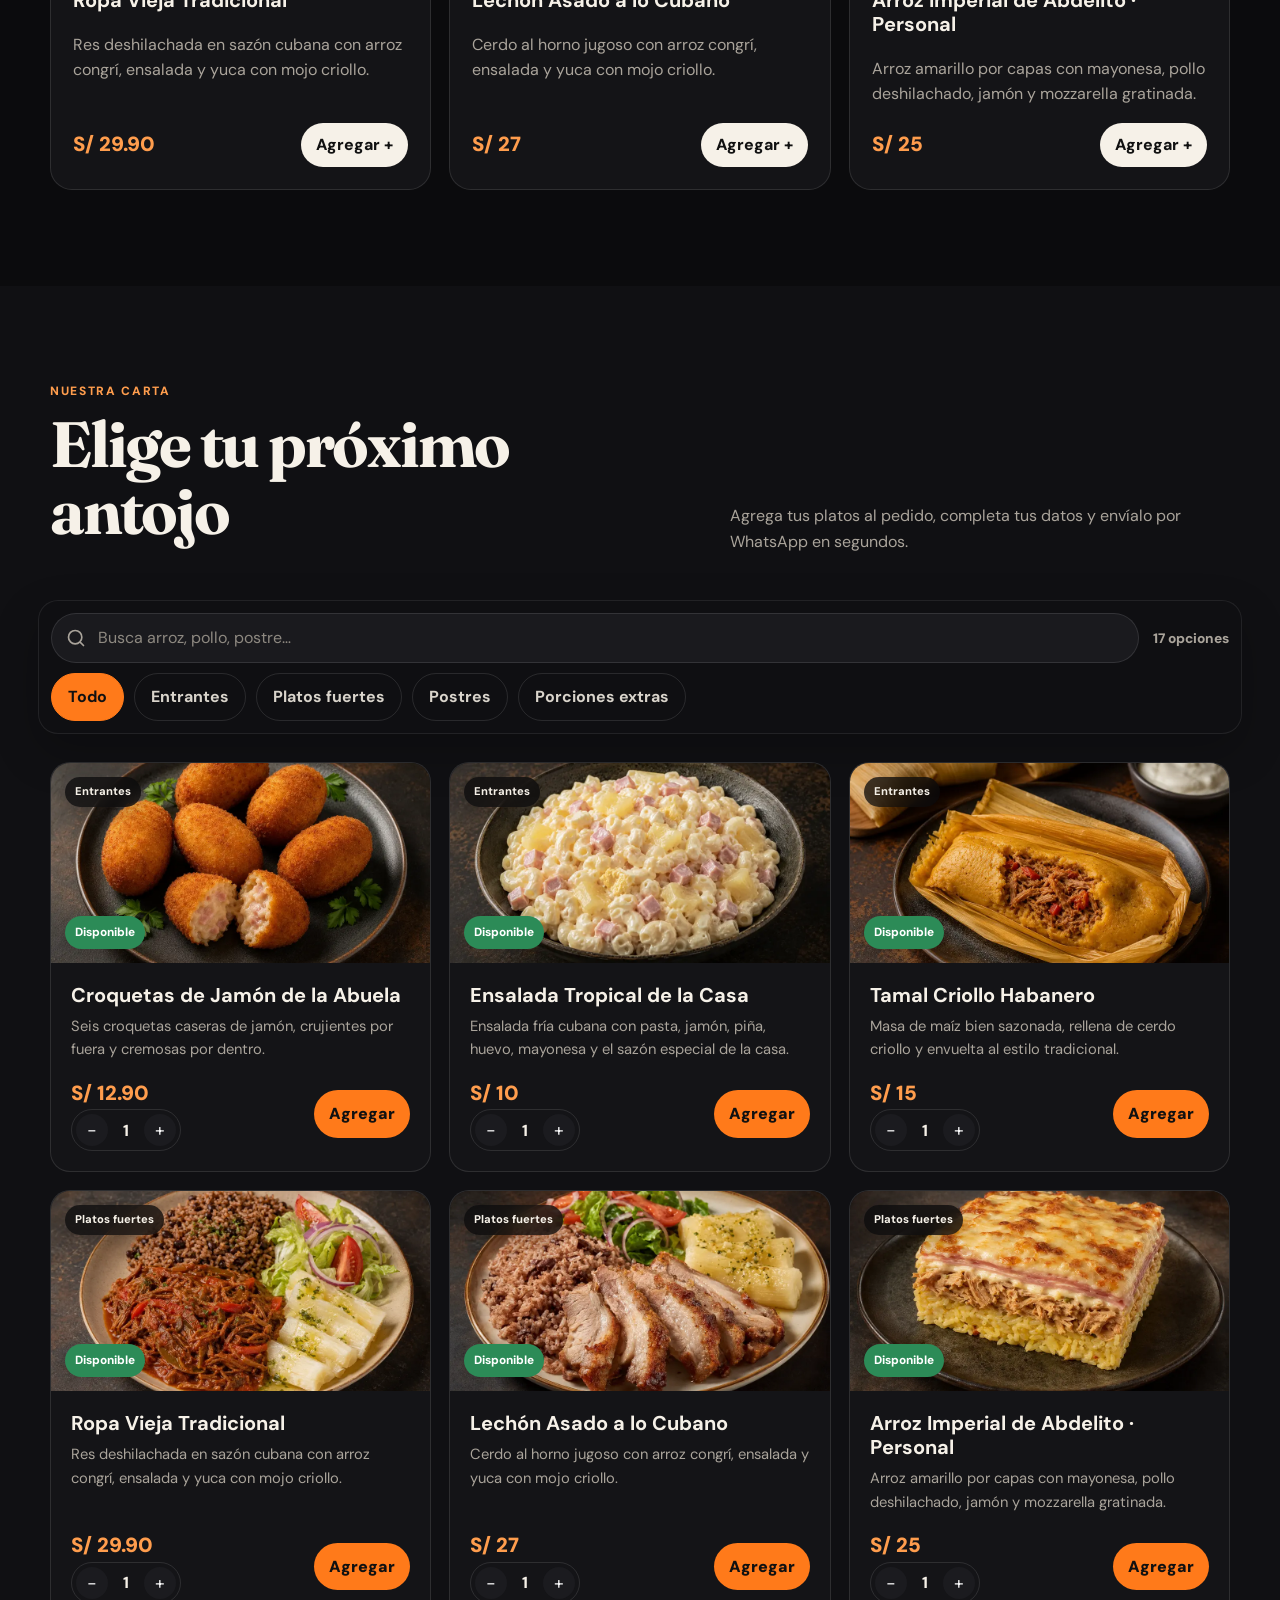
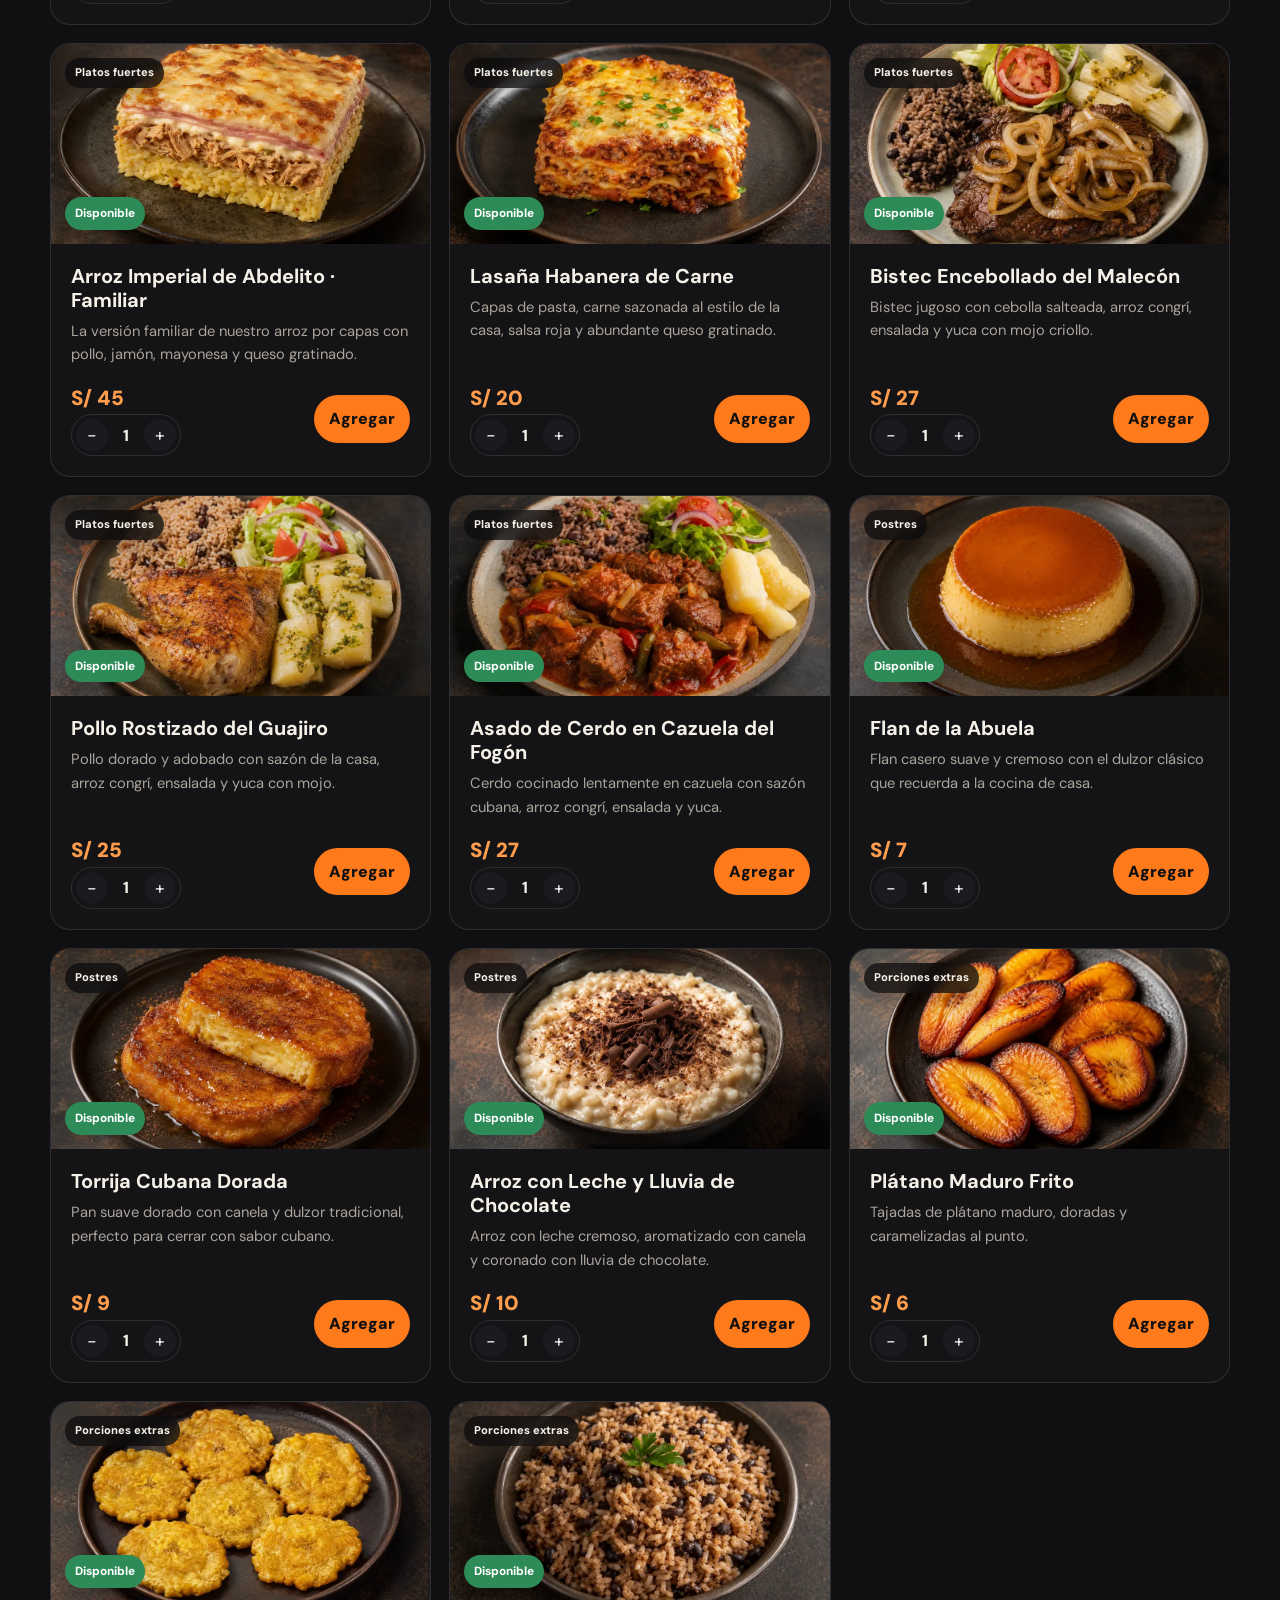
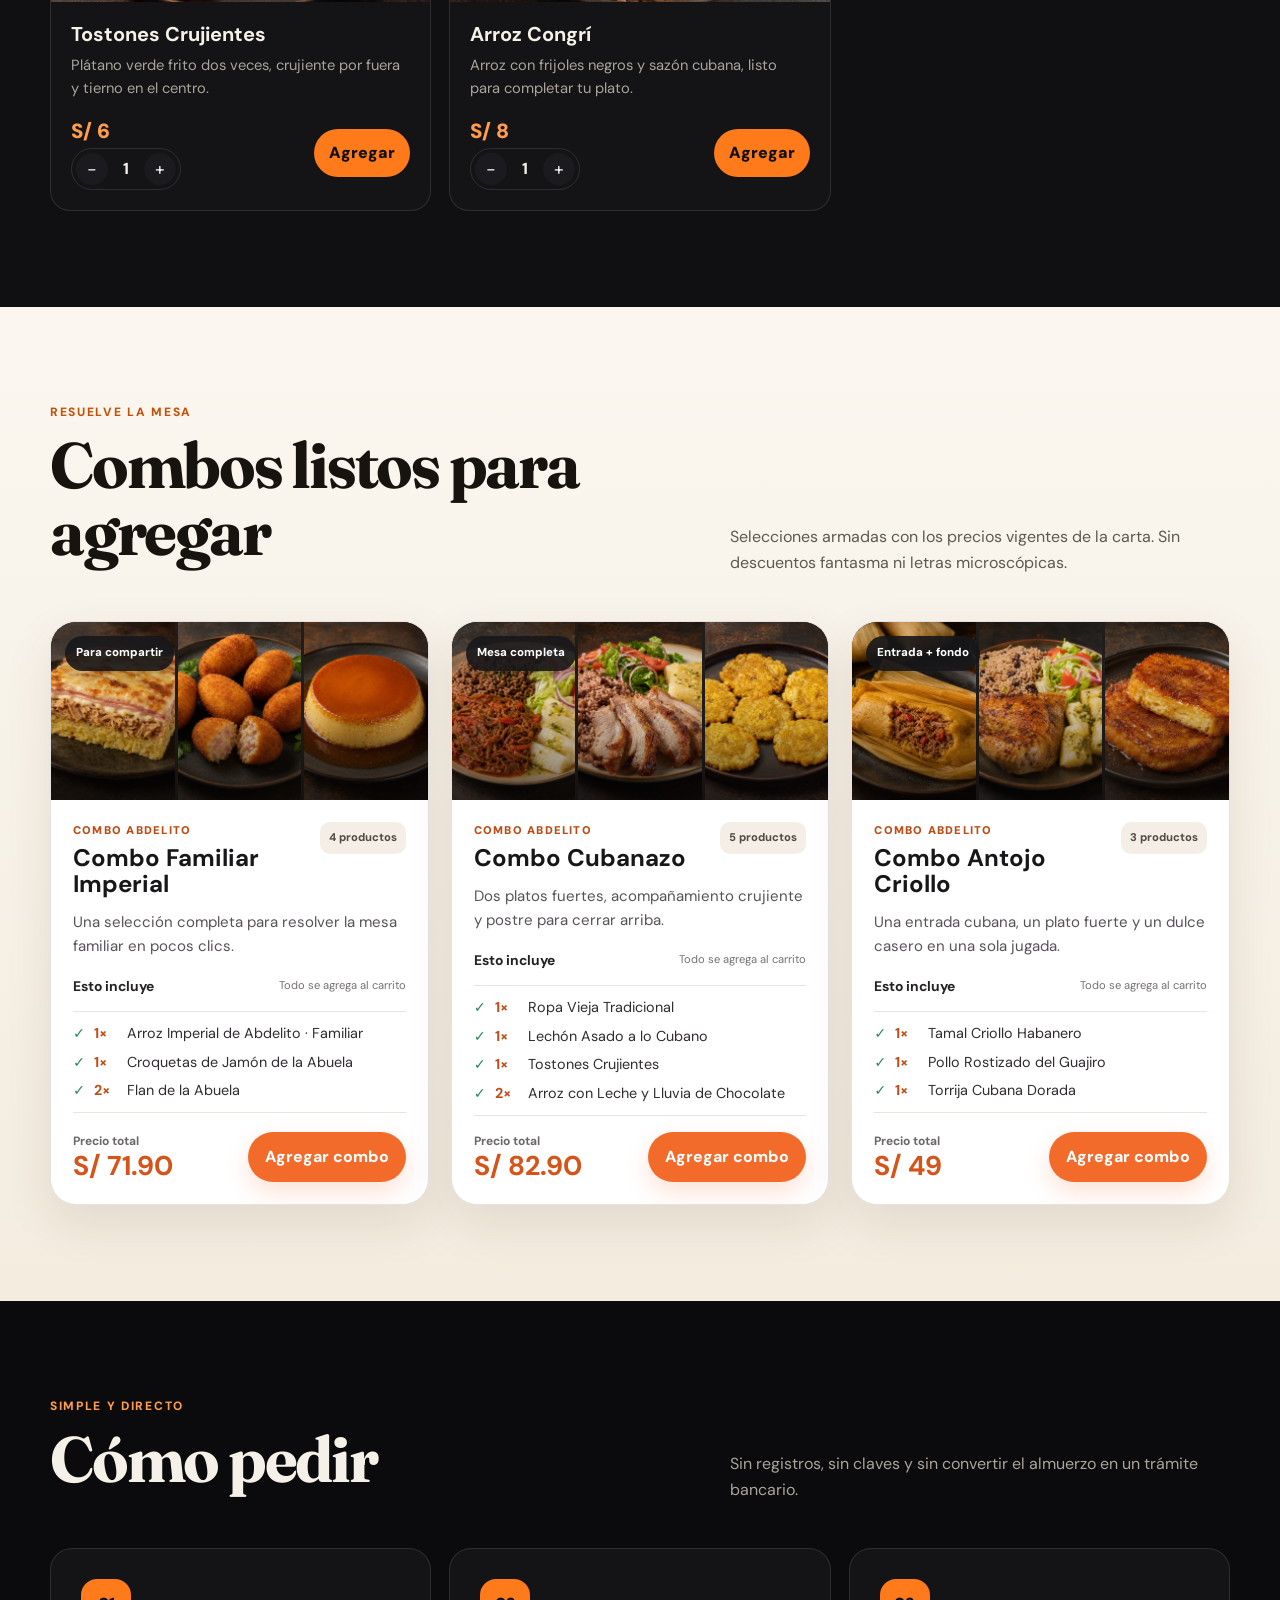
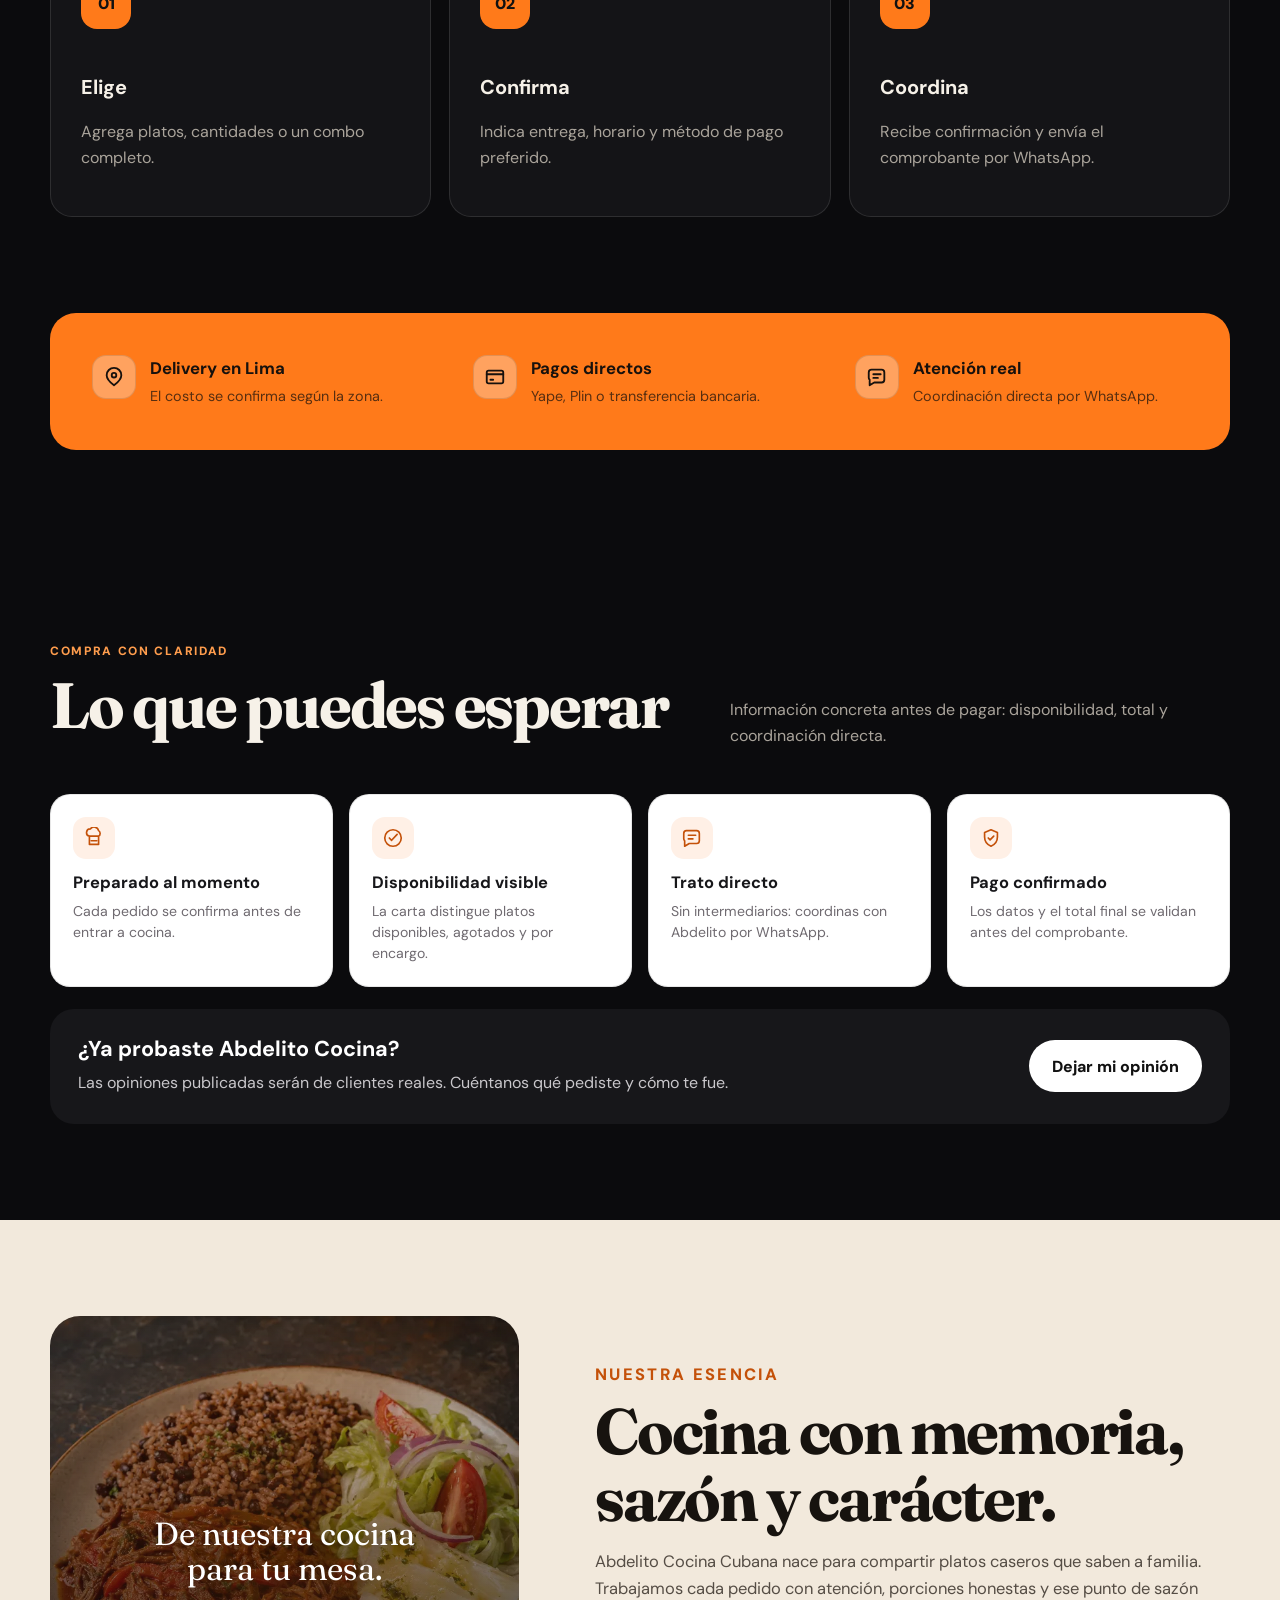
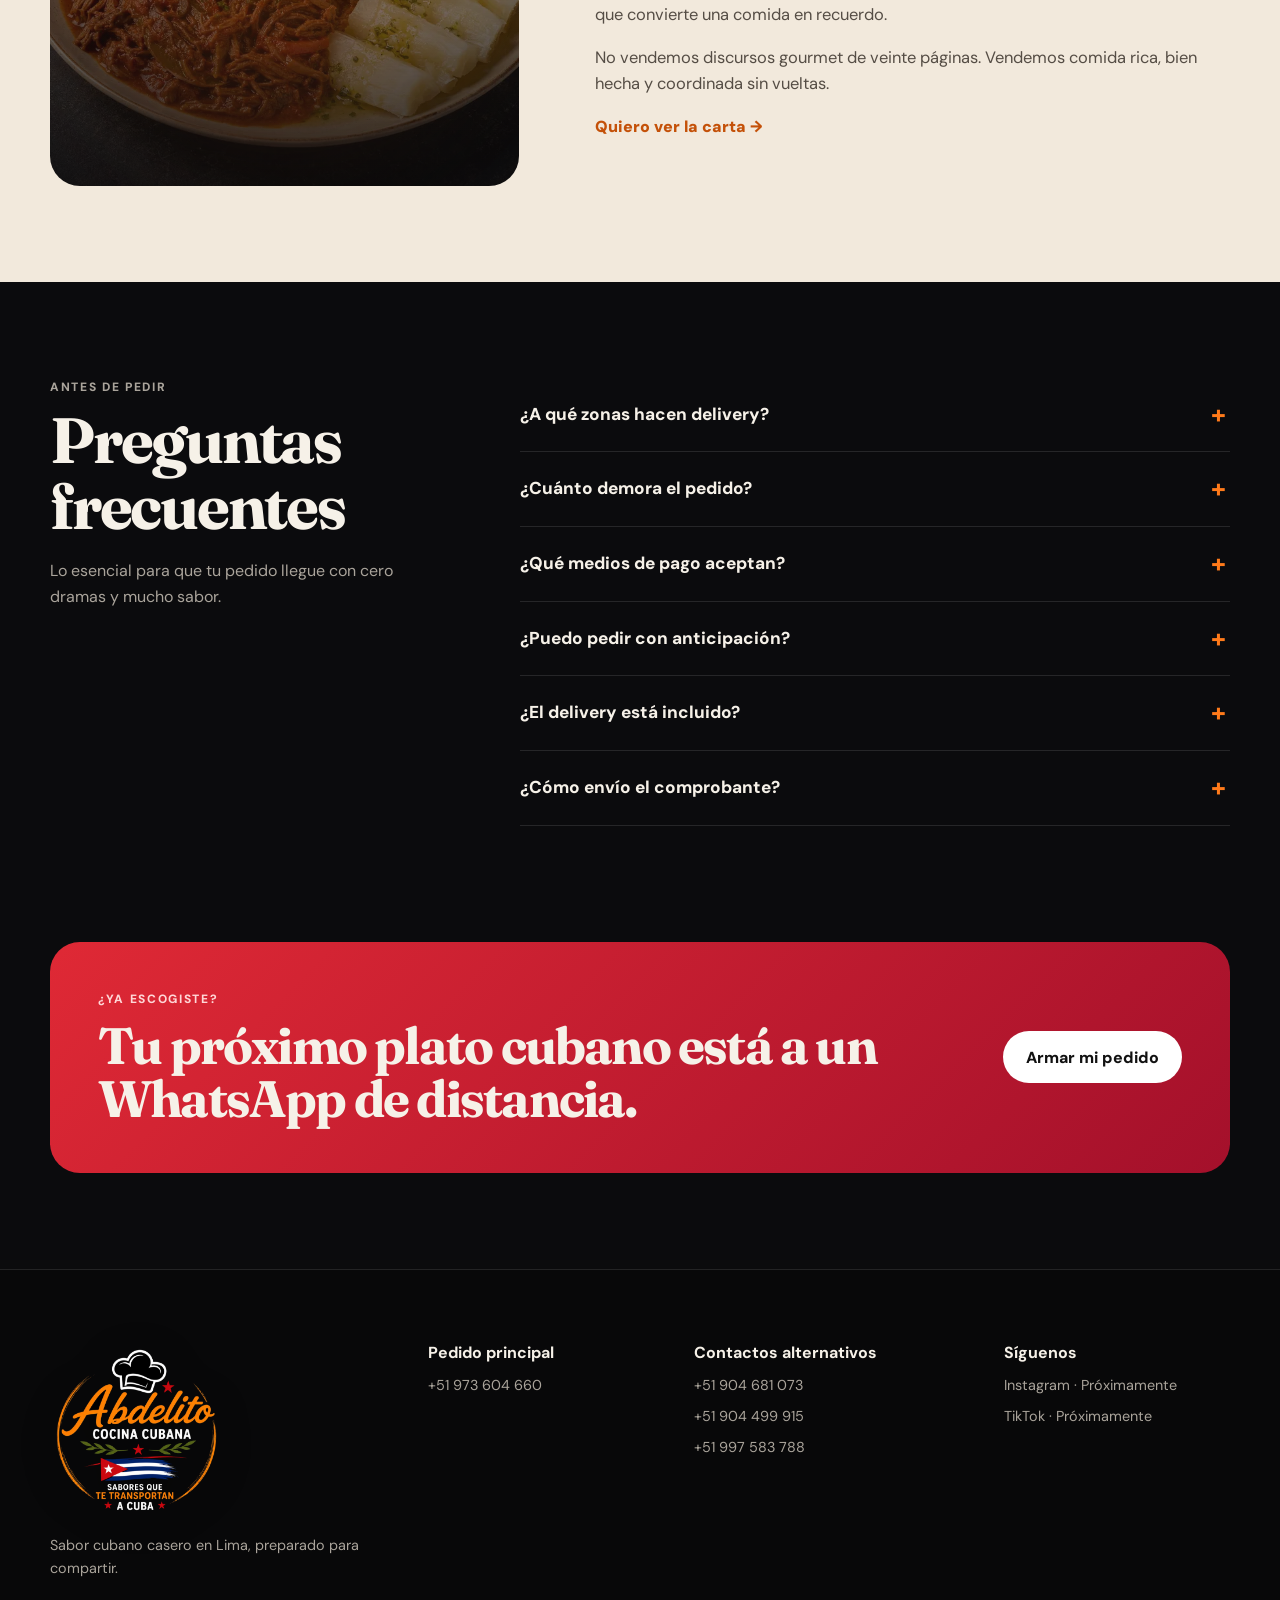
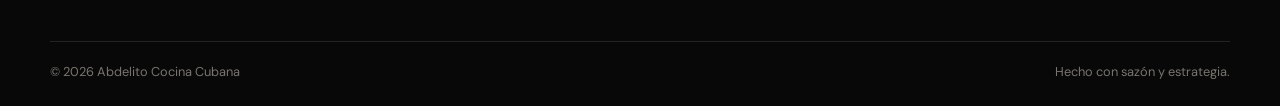
==== commit 74bfdef0: "Corregir logo y renovar fotos de ensalada y tamal" ====
--- a/docs/index.html
+++ b/docs/index.html
@@ -17,6 +17,7 @@
   <link rel="stylesheet" href="./b.css">
   <link rel="stylesheet" href="./ux.css">
   <link rel="stylesheet" href="./growth.css?v=20260721-3">
+  <link rel="stylesheet" href="./media.css?v=20260721-5">
   <style>.sr-only{position:absolute;width:1px;height:1px;padding:0;margin:-1px;overflow:hidden;clip:rect(0,0,0,0);white-space:nowrap;border:0}</style>
 </head>
 <body>
@@ -39,7 +40,7 @@
   <a class="skip-link" href="#menu">Saltar al menú</a>
   <header class="site-header" id="inicio">
     <div class="container nav-wrap">
-      <a class="brand brand-with-logo" href="#inicio" aria-label="Abdelito Cocina Cubana, inicio"><img class="brand-logo" src="./assets/logo-header-v2.webp" width="480" height="310" alt="Abdelito Cocina Cubana"></a>
+      <a class="brand brand-with-logo" href="#inicio" aria-label="Abdelito Cocina Cubana, inicio"><img class="brand-logo" src="./assets/logo-header-v3.webp" width="493" height="320" alt="Abdelito Cocina Cubana"></a>
       <button class="menu-toggle" type="button" aria-expanded="false" aria-controls="main-nav" aria-label="Abrir menú"><span></span><span></span><span></span></button>
       <nav id="main-nav" class="main-nav" aria-label="Navegación principal">
         <a href="#menu">Menú</a>
@@ -150,7 +151,7 @@
   </main>
 
   <footer class="site-footer">
-    <div class="container footer-grid"><div><a class="brand footer-brand brand-with-logo" href="#inicio"><img class="brand-logo" src="./assets/logo-full.webp" width="560" height="560" alt="Abdelito Cocina Cubana · Sabores que te transportan a Cuba"></a><p>Sabor cubano casero en Lima, preparado para compartir.</p></div><div><strong>Pedido principal</strong><a href="https://wa.me/51973604660" target="_blank" rel="noopener">+51 973 604 660</a></div><div><strong>Contactos alternativos</strong><a href="tel:+51904681073">+51 904 681 073</a><a href="tel:+51904499915">+51 904 499 915</a><a href="tel:+51997583788">+51 997 583 788</a></div><div><strong>Síguenos</strong><span>Instagram · Próximamente</span><span>TikTok · Próximamente</span></div></div>
+    <div class="container footer-grid"><div><a class="brand footer-brand brand-with-logo" href="#inicio"><img class="brand-logo" src="./assets/logo-full-transparent.webp" width="595" height="600" alt="Abdelito Cocina Cubana · Sabores que te transportan a Cuba"></a><p>Sabor cubano casero en Lima, preparado para compartir.</p></div><div><strong>Pedido principal</strong><a href="https://wa.me/51973604660" target="_blank" rel="noopener">+51 973 604 660</a></div><div><strong>Contactos alternativos</strong><a href="tel:+51904681073">+51 904 681 073</a><a href="tel:+51904499915">+51 904 499 915</a><a href="tel:+51997583788">+51 997 583 788</a></div><div><strong>Síguenos</strong><span>Instagram · Próximamente</span><span>TikTok · Próximamente</span></div></div>
     <div class="container footer-bottom"><span>© <span id="year"></span> Abdelito Cocina Cubana</span><span>Hecho con sazón y estrategia.</span></div>
   </footer>
 
@@ -185,7 +186,7 @@
   <div class="toast" data-toast role="status" aria-live="polite"></div>
 
   <script src="./business-config.js"></script>
-  <script src="./app.js?v=20260721-4"></script>
+  <script src="./app.js?v=20260721-5"></script>
   <script src="./growth.js?v=20260721-3"></script>
 </body>
 </html>
--- a/docs/media.css
+++ b/docs/media.css
@@ -0,0 +1,282 @@
+.brand-with-logo {
+  min-width: 0;
+  width: 188px;
+  height: 82px;
+  flex: 0 0 188px;
+  display: inline-flex;
+  align-items: center;
+  justify-content: flex-start;
+  padding: 3px 0;
+  overflow: visible;
+}
+
+.brand-with-logo .brand-logo {
+  width: auto;
+  height: 100%;
+  max-width: 100%;
+  max-height: 76px;
+  object-fit: contain;
+  object-position: left center;
+  filter: drop-shadow(0 8px 18px rgba(0, 0, 0, 0.36));
+}
+
+.footer-brand.brand-with-logo {
+  width: 180px;
+  height: 180px;
+  flex-basis: auto;
+  margin-bottom: 6px;
+}
+
+.footer-brand .brand-logo {
+  width: auto;
+  height: 100%;
+  max-height: 176px;
+}
+
+.nav-wrap {
+  min-height: 88px;
+}
+
+.svg-sprite {
+  position: absolute;
+  width: 0;
+  height: 0;
+  overflow: hidden;
+}
+
+.ui-icon {
+  width: 1.25rem;
+  height: 1.25rem;
+  display: inline-block;
+  flex: 0 0 auto;
+  fill: none;
+  stroke: currentColor;
+  stroke-width: 1.8;
+  stroke-linecap: round;
+  stroke-linejoin: round;
+}
+
+.cart-button .ui-icon,
+.button .ui-icon {
+  width: 1.15rem;
+  height: 1.15rem;
+}
+
+.trust-list li {
+  display: inline-flex;
+  align-items: center;
+  gap: 7px;
+}
+
+.trust-list .ui-icon {
+  width: 1.05rem;
+  height: 1.05rem;
+  color: var(--orange-2);
+}
+
+.icon-tile {
+  width: 44px;
+  height: 44px;
+  display: grid;
+  place-items: center;
+  flex: 0 0 44px;
+  border: 1px solid rgba(23, 17, 13, 0.12);
+  border-radius: 14px;
+  background: rgba(255, 255, 255, 0.3);
+}
+
+.info-grid article .icon-tile .ui-icon {
+  width: 22px;
+  height: 22px;
+  stroke-width: 2;
+}
+
+.proof-icon .ui-icon {
+  width: 22px;
+  height: 22px;
+  color: #c45109;
+}
+
+.proof-card h3 {
+  color: #17171a;
+}
+
+.whatsapp-float .ui-icon {
+  width: 29px;
+  height: 29px;
+  stroke-width: 1.9;
+}
+
+.cart-empty .cart-empty-icon,
+.menu-empty-icon {
+  width: 62px;
+  height: 62px;
+  display: grid;
+  place-items: center;
+  margin: 0 auto 14px;
+  border: 1px solid var(--line);
+  border-radius: 20px;
+  background: rgba(255, 255, 255, 0.04);
+  color: var(--orange-2);
+}
+
+.cart-empty .cart-empty-icon .ui-icon,
+.menu-empty-icon .ui-icon {
+  width: 28px;
+  height: 28px;
+}
+
+.dish-fallback {
+  position: absolute;
+  inset: 50% auto auto 50%;
+  width: 52px;
+  height: 52px;
+  transform: translate(-50%, -50%);
+  color: var(--orange-2);
+  z-index: 1;
+}
+
+.has-photo > .dish-fallback {
+  display: none;
+}
+
+.payment-option span {
+  gap: 8px;
+}
+
+.payment-option .ui-icon {
+  width: 18px;
+  height: 18px;
+}
+
+.hero-dish.has-photo {
+  background: #17171a;
+}
+
+.hero-dish.has-photo::before,
+.hero-dish.has-photo::after {
+  display: none;
+}
+
+.hero-dish.has-photo img {
+  width: 100%;
+  height: 100%;
+  display: block;
+  object-fit: cover;
+  object-position: center 52%;
+  transform: scale(1.015);
+}
+
+.favorite-art.has-photo,
+.dish-art.has-photo {
+  background: #18181b;
+}
+
+.favorite-art.has-photo::before,
+.favorite-art.has-photo::after,
+.dish-art.has-photo::before,
+.dish-art.has-photo::after {
+  display: none;
+}
+
+.favorite-art.has-photo img,
+.dish-art.has-photo img {
+  width: 100%;
+  height: 100%;
+  display: block;
+  object-fit: cover;
+  transition: transform 0.45s ease;
+}
+
+.favorite-art.has-photo img {
+  object-position: center 48%;
+}
+
+.dish-art.has-photo img {
+  object-position: center 50%;
+}
+
+.favorite-card:hover .favorite-art.has-photo img,
+.product-card:hover .dish-art.has-photo img {
+  transform: scale(1.045);
+}
+
+.dish-art.has-photo .category-chip {
+  z-index: 2;
+  box-shadow: 0 8px 22px rgba(0, 0, 0, 0.24);
+}
+
+.about-visual.photo-about {
+  background-image:
+    linear-gradient(180deg, rgba(10, 10, 12, 0.16), rgba(10, 10, 12, 0.86)),
+    url("./assets/ensalada-fria.webp");
+  background-size: cover;
+  background-position: center;
+}
+
+.about-visual.photo-about::before {
+  background: rgba(255, 122, 26, 0.14);
+}
+
+.about-visual.photo-about .about-flag {
+  display: none;
+}
+
+.about-visual.photo-about p {
+  padding: 0 28px;
+  margin: 0;
+  text-shadow: 0 5px 24px rgba(0, 0, 0, 0.86);
+}
+
+@media (max-width: 960px) {
+  .brand-with-logo {
+    width: 158px;
+    height: 78px;
+    flex-basis: 158px;
+  }
+
+  .brand-with-logo .brand-logo {
+    max-height: 74px;
+  }
+
+  .main-nav {
+    top: 88px;
+  }
+}
+
+@media (max-width: 680px) {
+  .brand-with-logo {
+    width: 154px;
+    height: 70px;
+    flex-basis: 154px;
+  }
+
+  .brand-with-logo .brand-logo {
+    max-height: 64px;
+  }
+
+  .footer-brand.brand-with-logo {
+    width: 170px;
+    height: 170px;
+  }
+
+  .footer-brand .brand-logo {
+    max-height: 166px;
+  }
+
+  .nav-wrap {
+    min-height: 76px;
+  }
+
+  .main-nav {
+    top: 76px;
+  }
+
+  .favorite-art {
+    height: 235px;
+  }
+
+  .dish-art {
+    height: 215px;
+  }
+}
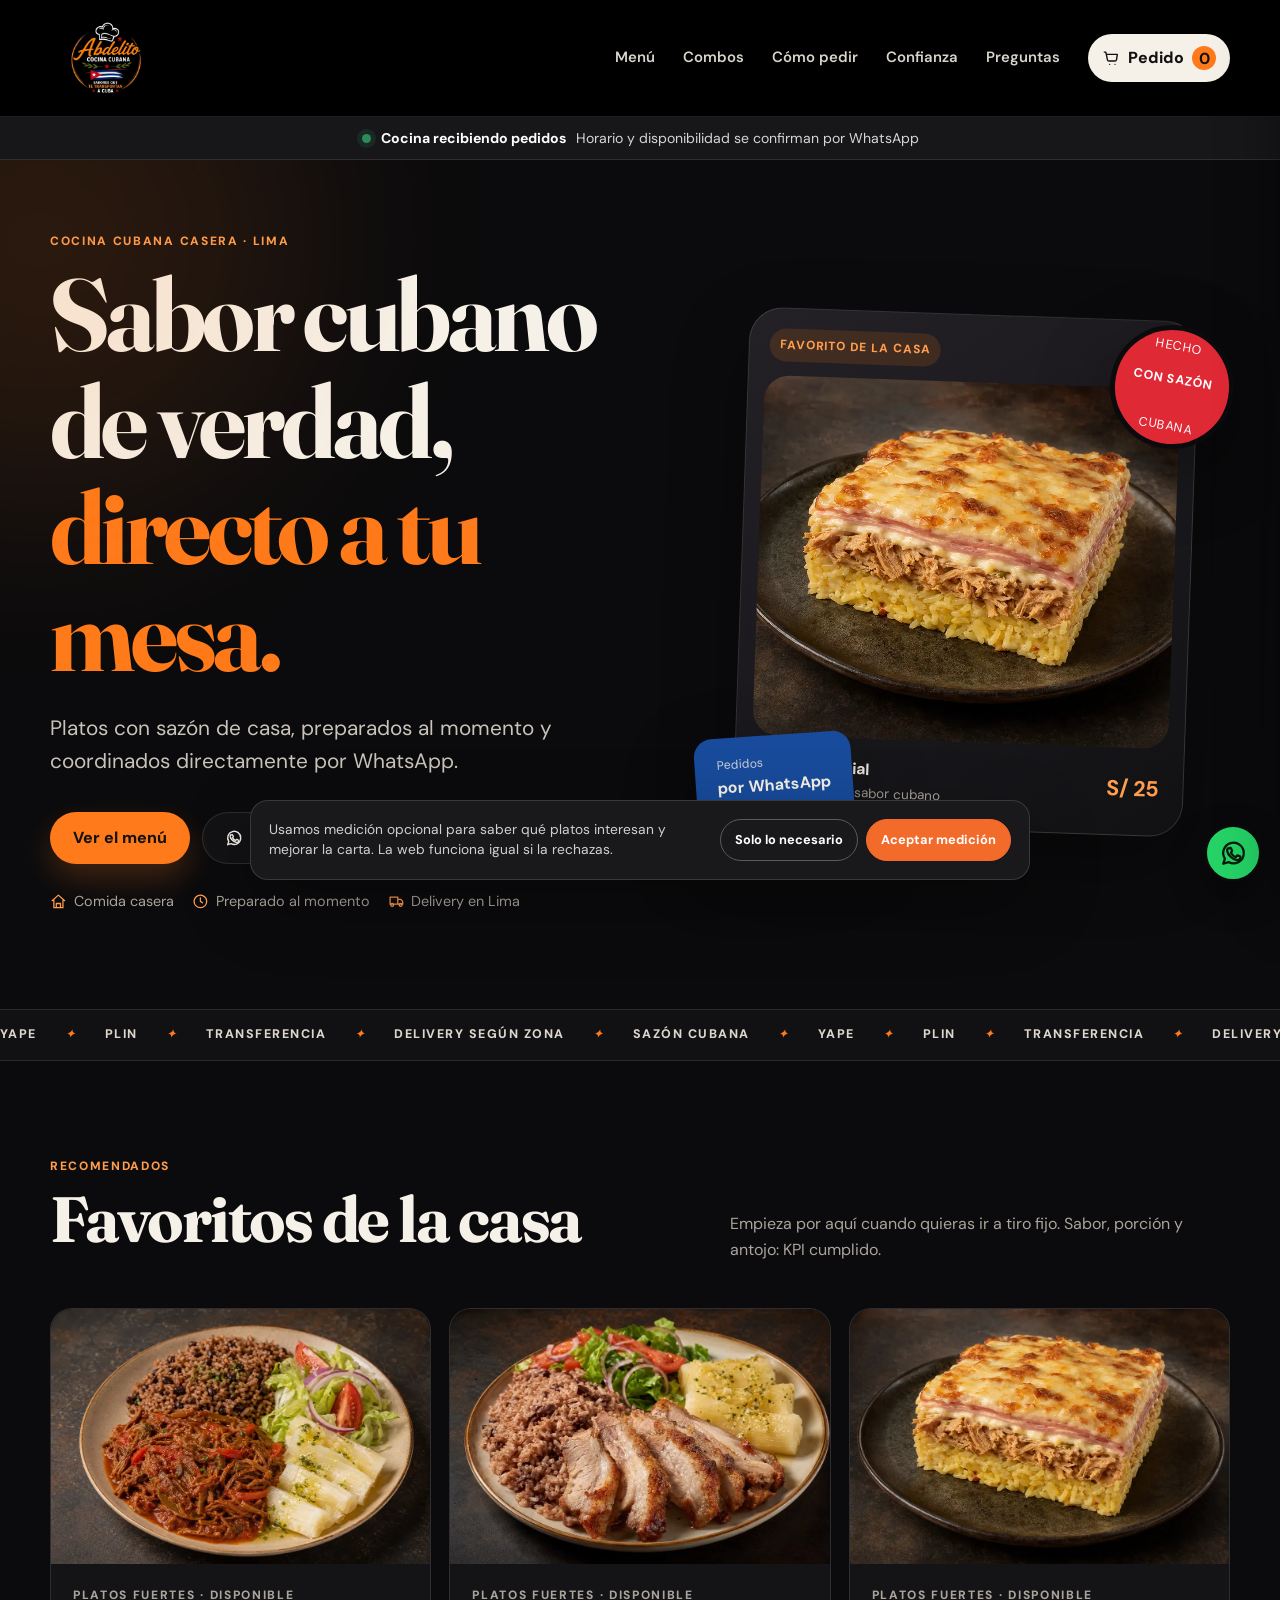
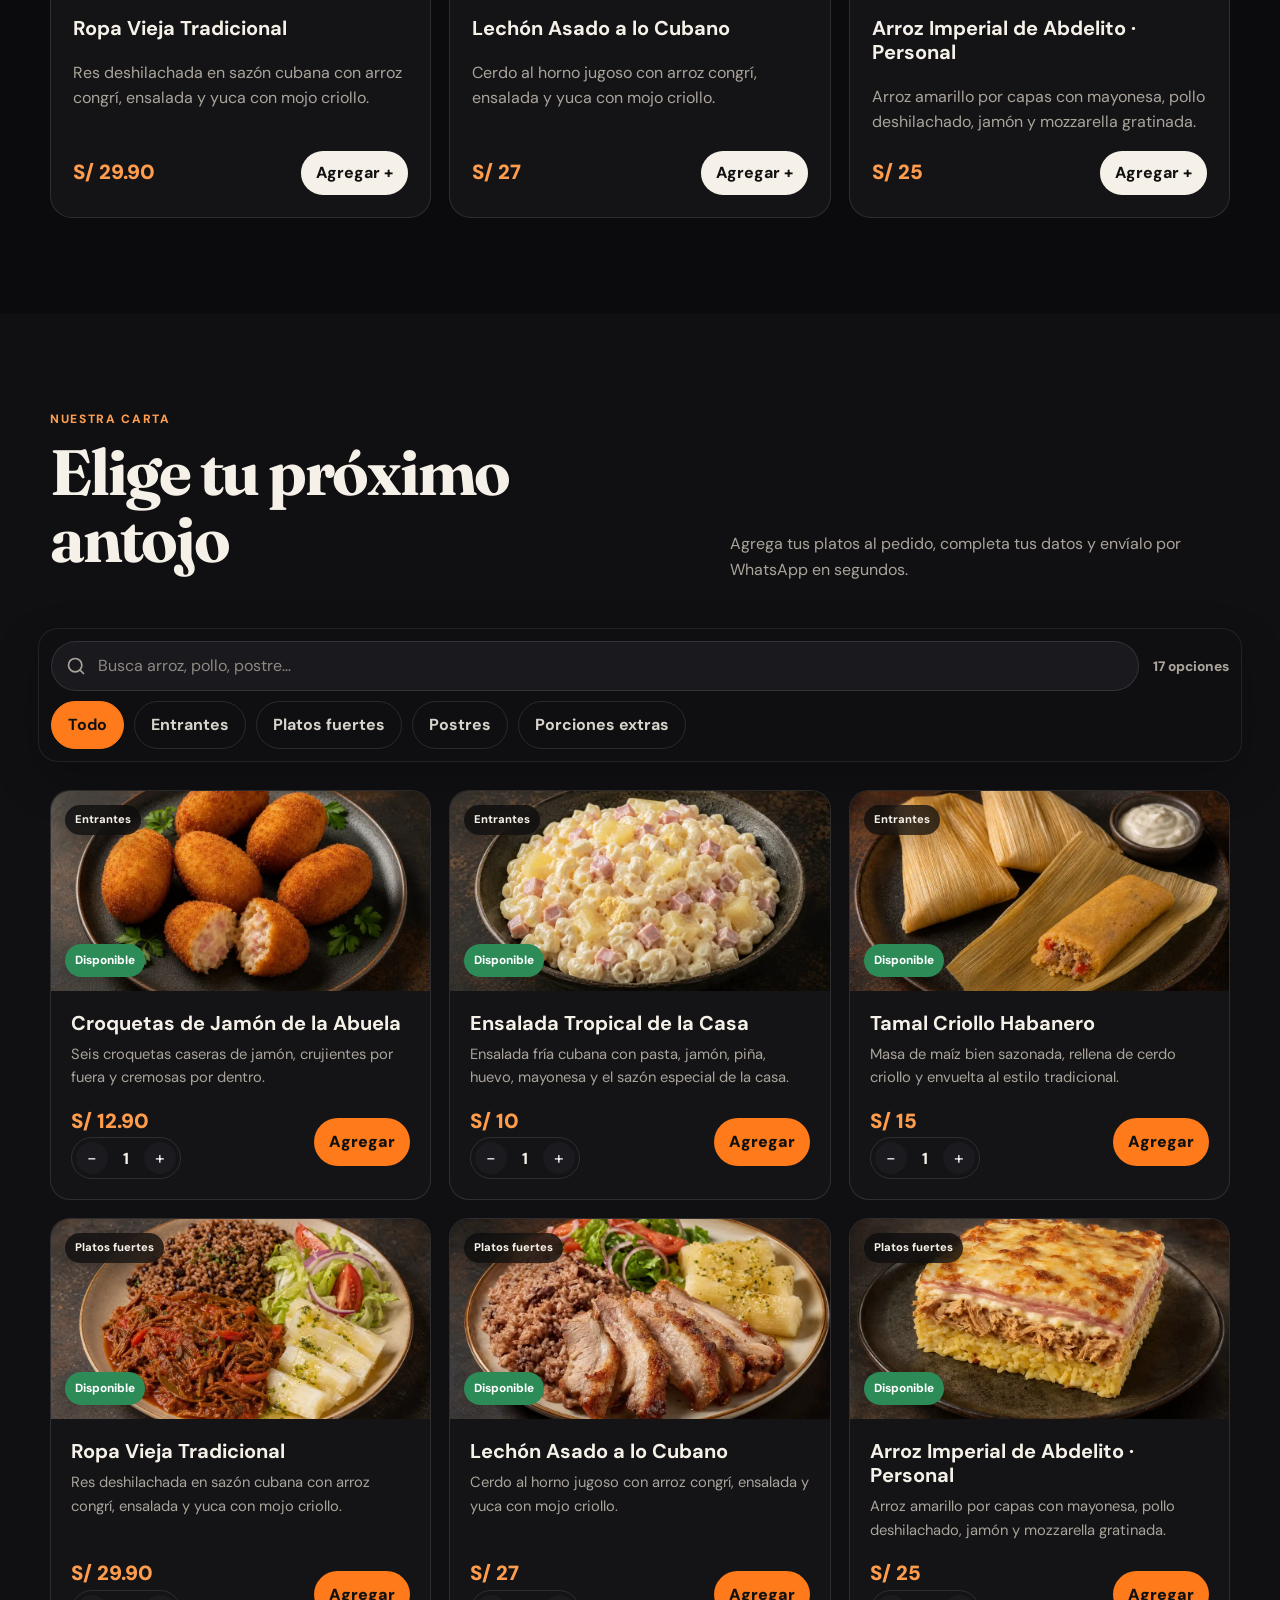
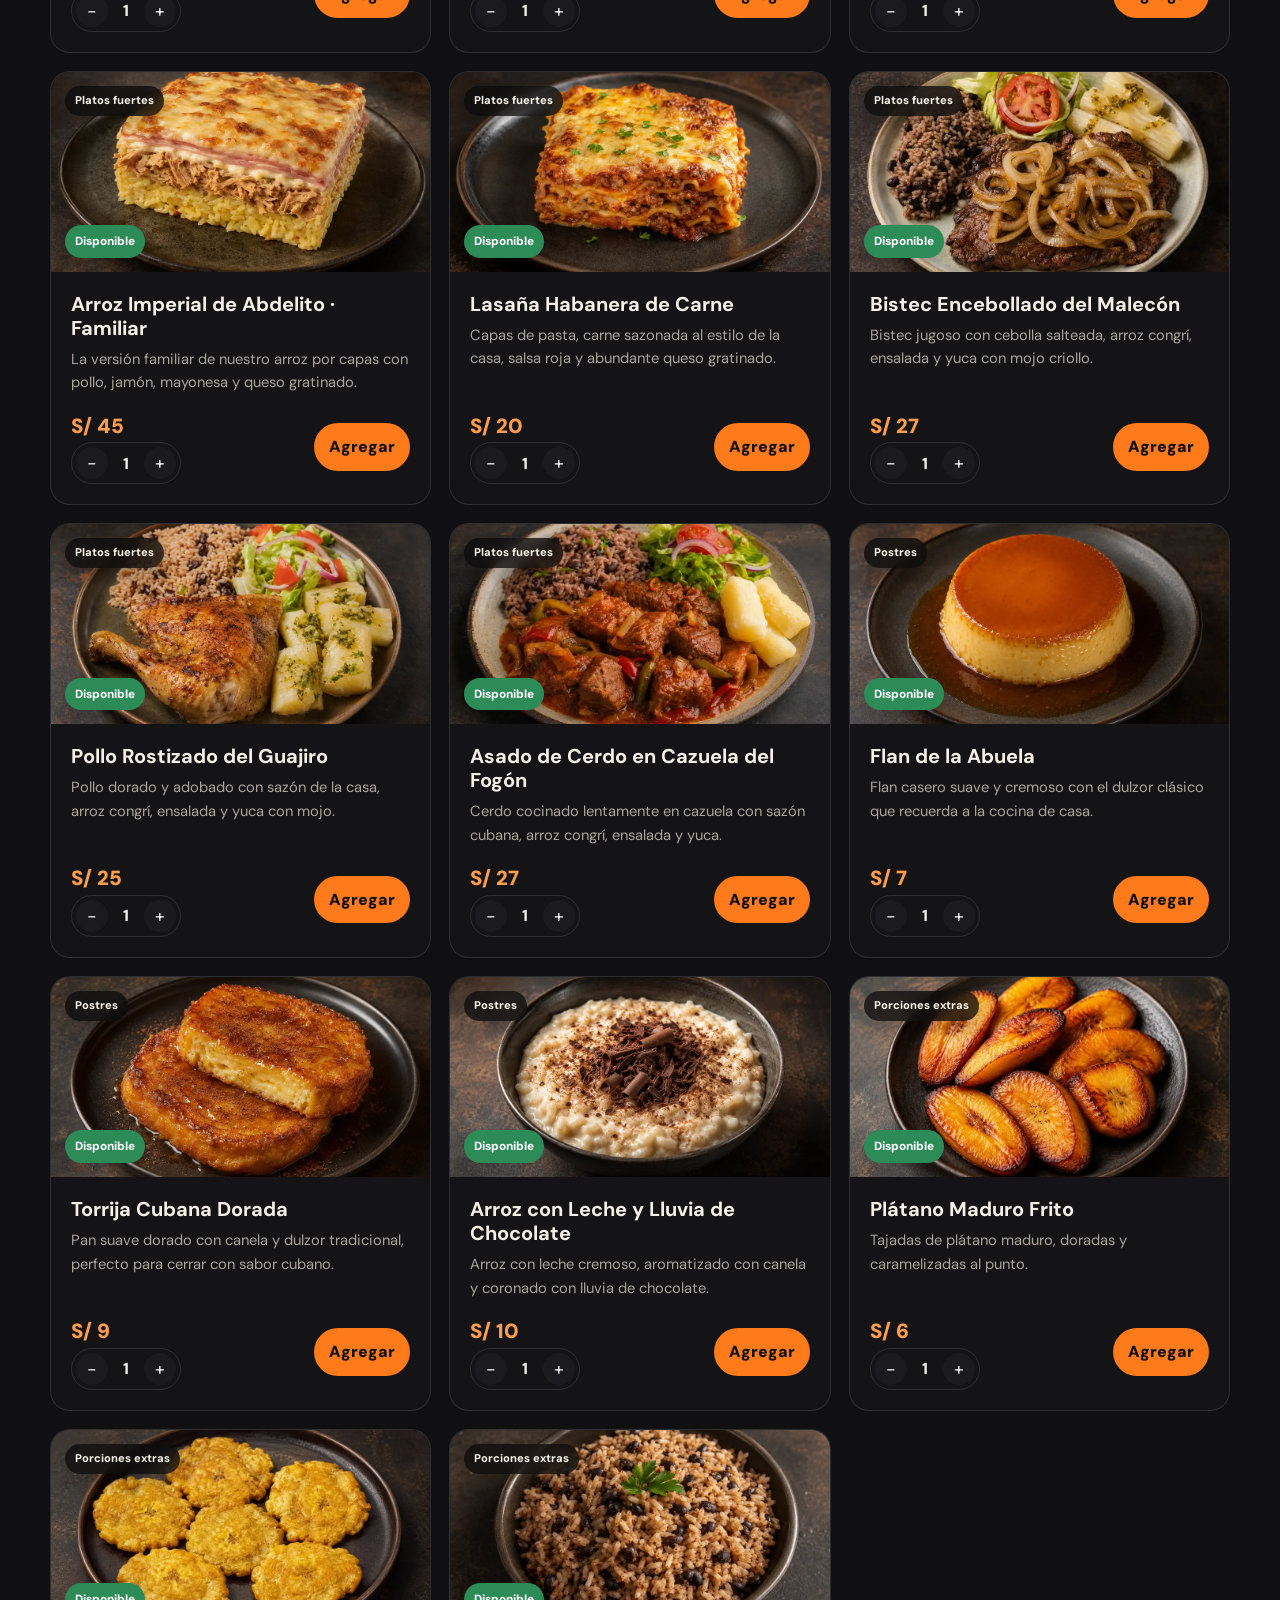
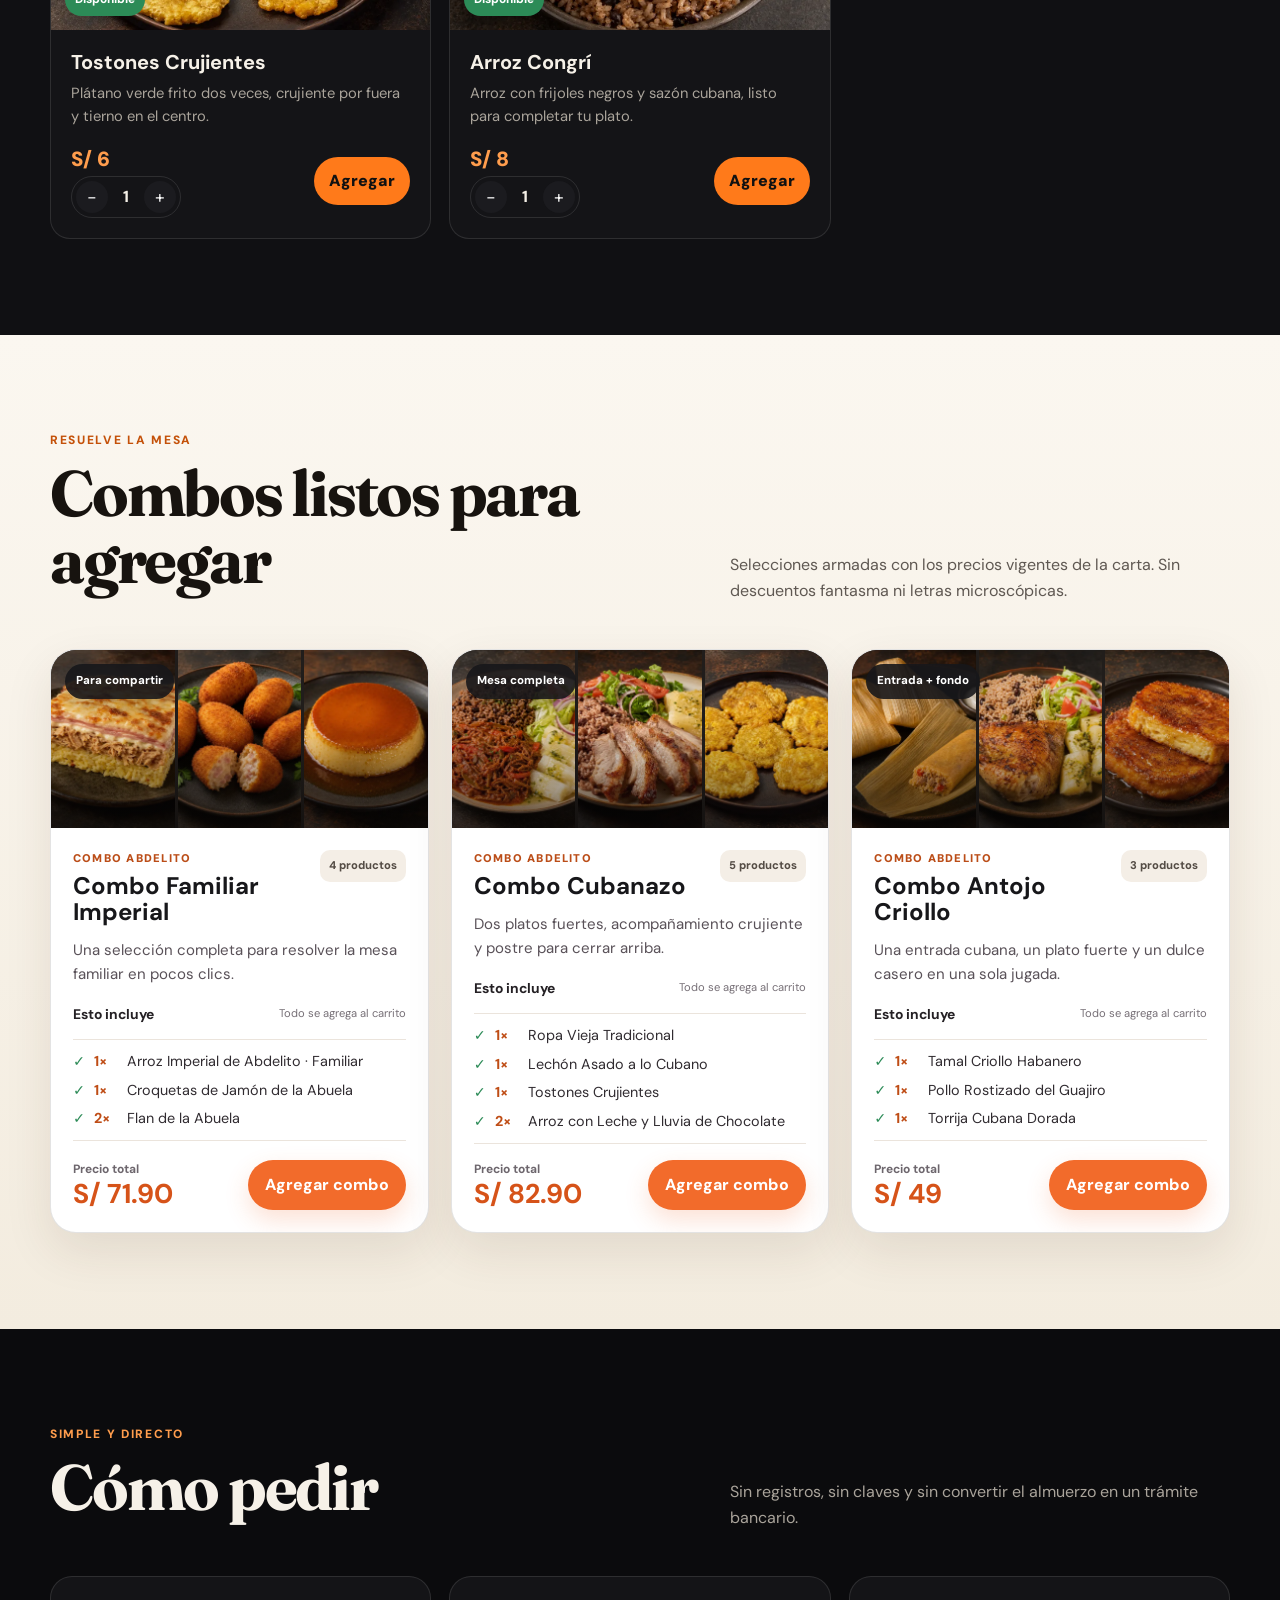
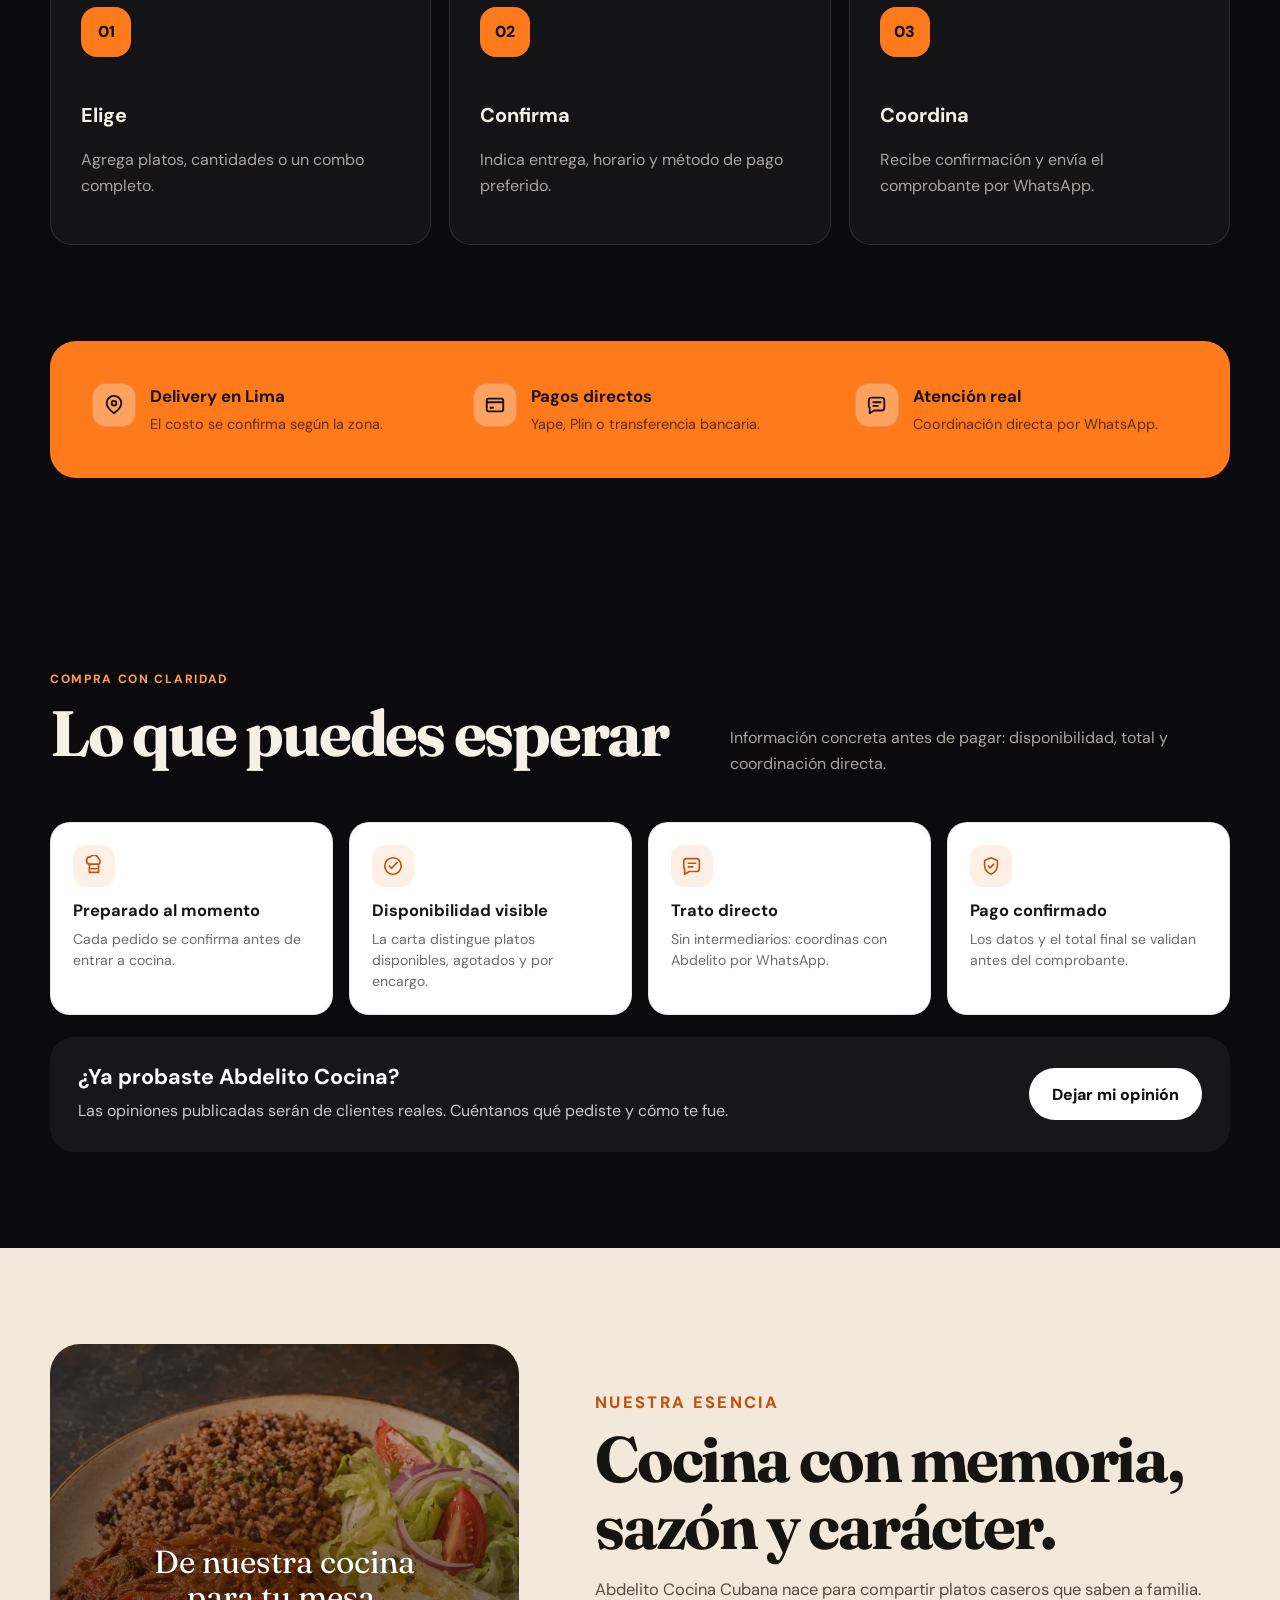
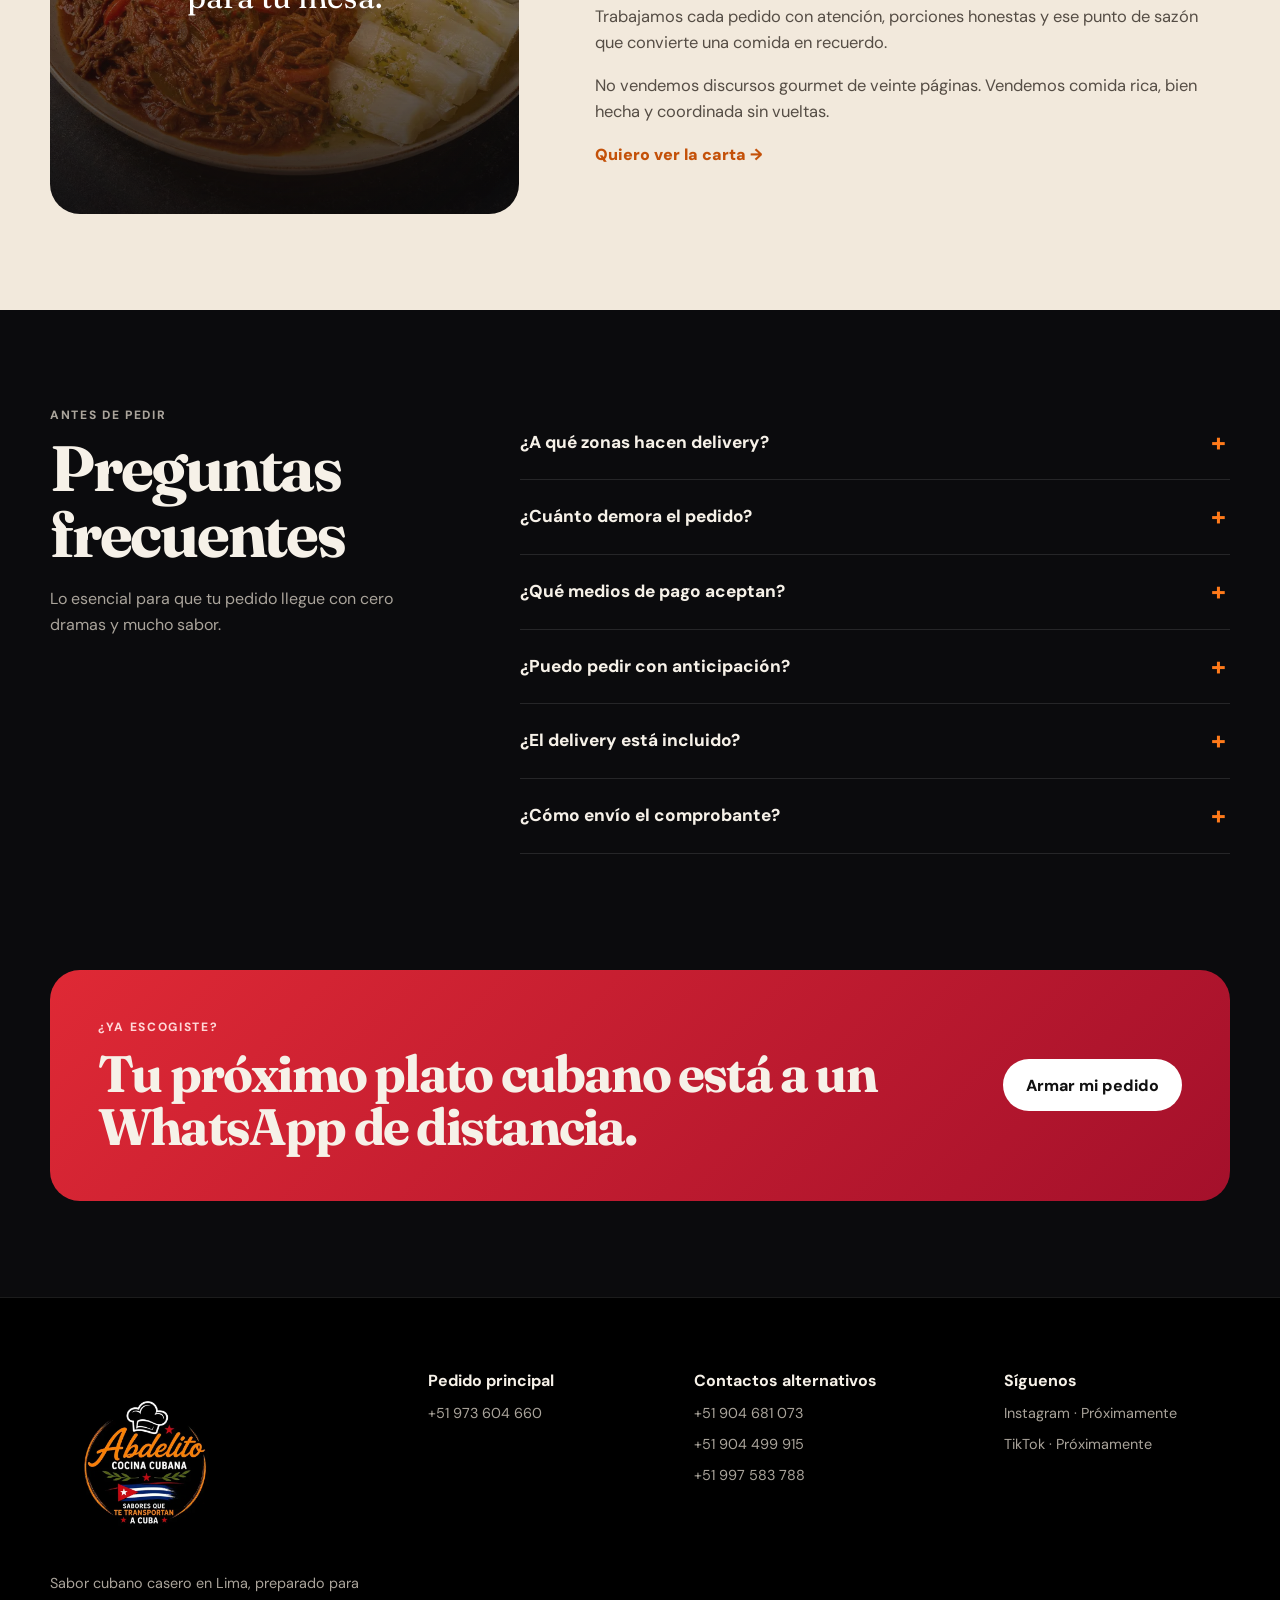
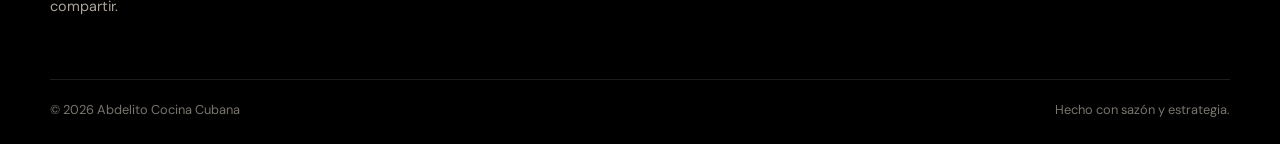
==== commit 99e5eee8: "Mostrar logo completo y renovar foto del tamal" ====
--- a/docs/index.html
+++ b/docs/index.html
@@ -17,7 +17,7 @@
   <link rel="stylesheet" href="./b.css">
   <link rel="stylesheet" href="./ux.css">
   <link rel="stylesheet" href="./growth.css?v=20260721-3">
-  <link rel="stylesheet" href="./media.css?v=20260721-5">
+  <link rel="stylesheet" href="./media.css?v=20260721-6">
   <style>.sr-only{position:absolute;width:1px;height:1px;padding:0;margin:-1px;overflow:hidden;clip:rect(0,0,0,0);white-space:nowrap;border:0}</style>
 </head>
 <body>
@@ -40,7 +40,7 @@
   <a class="skip-link" href="#menu">Saltar al menú</a>
   <header class="site-header" id="inicio">
     <div class="container nav-wrap">
-      <a class="brand brand-with-logo" href="#inicio" aria-label="Abdelito Cocina Cubana, inicio"><img class="brand-logo" src="./assets/logo-header-v3.webp" width="493" height="320" alt="Abdelito Cocina Cubana"></a>
+      <a class="brand brand-with-logo" href="#inicio" aria-label="Abdelito Cocina Cubana, inicio"><img class="brand-logo" src="./assets/logo-header-complete.webp" width="640" height="640" alt="Abdelito Cocina Cubana"></a>
       <button class="menu-toggle" type="button" aria-expanded="false" aria-controls="main-nav" aria-label="Abrir menú"><span></span><span></span><span></span></button>
       <nav id="main-nav" class="main-nav" aria-label="Navegación principal">
         <a href="#menu">Menú</a>
@@ -151,7 +151,7 @@
   </main>
 
   <footer class="site-footer">
-    <div class="container footer-grid"><div><a class="brand footer-brand brand-with-logo" href="#inicio"><img class="brand-logo" src="./assets/logo-full-transparent.webp" width="595" height="600" alt="Abdelito Cocina Cubana · Sabores que te transportan a Cuba"></a><p>Sabor cubano casero en Lima, preparado para compartir.</p></div><div><strong>Pedido principal</strong><a href="https://wa.me/51973604660" target="_blank" rel="noopener">+51 973 604 660</a></div><div><strong>Contactos alternativos</strong><a href="tel:+51904681073">+51 904 681 073</a><a href="tel:+51904499915">+51 904 499 915</a><a href="tel:+51997583788">+51 997 583 788</a></div><div><strong>Síguenos</strong><span>Instagram · Próximamente</span><span>TikTok · Próximamente</span></div></div>
+    <div class="container footer-grid"><div><a class="brand footer-brand brand-with-logo" href="#inicio"><img class="brand-logo" src="./assets/logo-header-complete.webp" width="640" height="640" alt="Abdelito Cocina Cubana · Sabores que te transportan a Cuba"></a><p>Sabor cubano casero en Lima, preparado para compartir.</p></div><div><strong>Pedido principal</strong><a href="https://wa.me/51973604660" target="_blank" rel="noopener">+51 973 604 660</a></div><div><strong>Contactos alternativos</strong><a href="tel:+51904681073">+51 904 681 073</a><a href="tel:+51904499915">+51 904 499 915</a><a href="tel:+51997583788">+51 997 583 788</a></div><div><strong>Síguenos</strong><span>Instagram · Próximamente</span><span>TikTok · Próximamente</span></div></div>
     <div class="container footer-bottom"><span>© <span id="year"></span> Abdelito Cocina Cubana</span><span>Hecho con sazón y estrategia.</span></div>
   </footer>
 
@@ -186,7 +186,7 @@
   <div class="toast" data-toast role="status" aria-live="polite"></div>
 
   <script src="./business-config.js"></script>
-  <script src="./app.js?v=20260721-5"></script>
+  <script src="./app.js?v=20260721-6"></script>
   <script src="./growth.js?v=20260721-3"></script>
 </body>
 </html>
--- a/docs/media.css
+++ b/docs/media.css
@@ -1,40 +1,43 @@
 .brand-with-logo {
   min-width: 0;
-  width: 188px;
-  height: 82px;
-  flex: 0 0 188px;
+  width: 112px;
+  height: 112px;
+  flex: 0 0 112px;
   display: inline-flex;
   align-items: center;
-  justify-content: flex-start;
-  padding: 3px 0;
-  overflow: visible;
+  justify-content: center;
+  padding: 4px;
+  overflow: hidden;
+  background: #000;
 }
 
 .brand-with-logo .brand-logo {
-  width: auto;
-  height: 100%;
-  max-width: 100%;
-  max-height: 76px;
+  width: 100%;
+  height: 100%;
   object-fit: contain;
-  object-position: left center;
+  object-position: center;
   filter: drop-shadow(0 8px 18px rgba(0, 0, 0, 0.36));
 }
 
 .footer-brand.brand-with-logo {
-  width: 180px;
-  height: 180px;
+  width: 190px;
+  height: 190px;
   flex-basis: auto;
   margin-bottom: 6px;
 }
 
 .footer-brand .brand-logo {
-  width: auto;
-  height: 100%;
-  max-height: 176px;
+  width: 100%;
+  height: 100%;
 }
 
 .nav-wrap {
-  min-height: 88px;
+  min-height: 116px;
+}
+
+.site-header,
+.site-footer {
+  background: #000;
 }
 
 .svg-sprite {
@@ -230,46 +233,35 @@
 
 @media (max-width: 960px) {
   .brand-with-logo {
-    width: 158px;
-    height: 78px;
-    flex-basis: 158px;
-  }
-
-  .brand-with-logo .brand-logo {
-    max-height: 74px;
+    width: 100px;
+    height: 100px;
+    flex-basis: 100px;
   }
 
   .main-nav {
-    top: 88px;
+    top: 106px;
   }
 }
 
 @media (max-width: 680px) {
   .brand-with-logo {
-    width: 154px;
-    height: 70px;
-    flex-basis: 154px;
-  }
-
-  .brand-with-logo .brand-logo {
-    max-height: 64px;
+    width: 90px;
+    height: 90px;
+    flex-basis: 90px;
+    padding: 3px;
   }
 
   .footer-brand.brand-with-logo {
-    width: 170px;
-    height: 170px;
-  }
-
-  .footer-brand .brand-logo {
-    max-height: 166px;
+    width: 176px;
+    height: 176px;
   }
 
   .nav-wrap {
-    min-height: 76px;
+    min-height: 96px;
   }
 
   .main-nav {
-    top: 76px;
+    top: 96px;
   }
 
   .favorite-art {
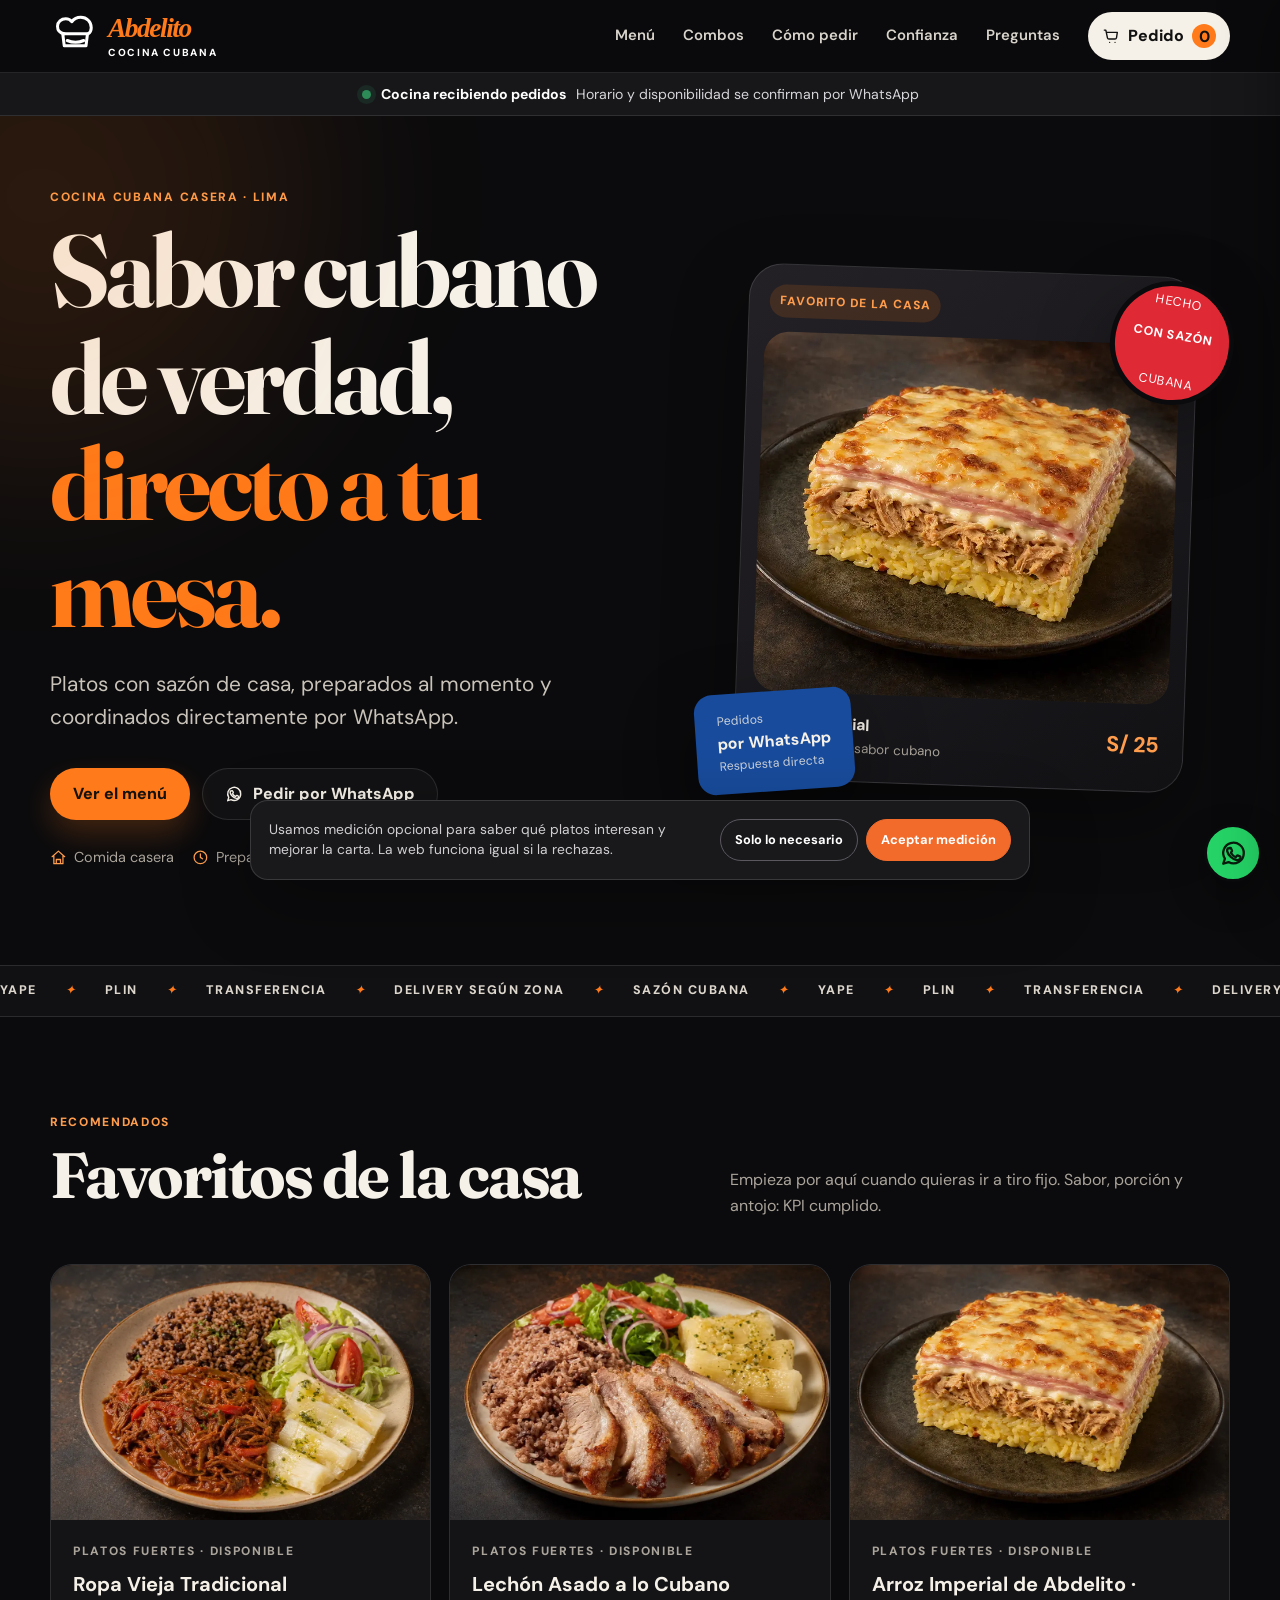
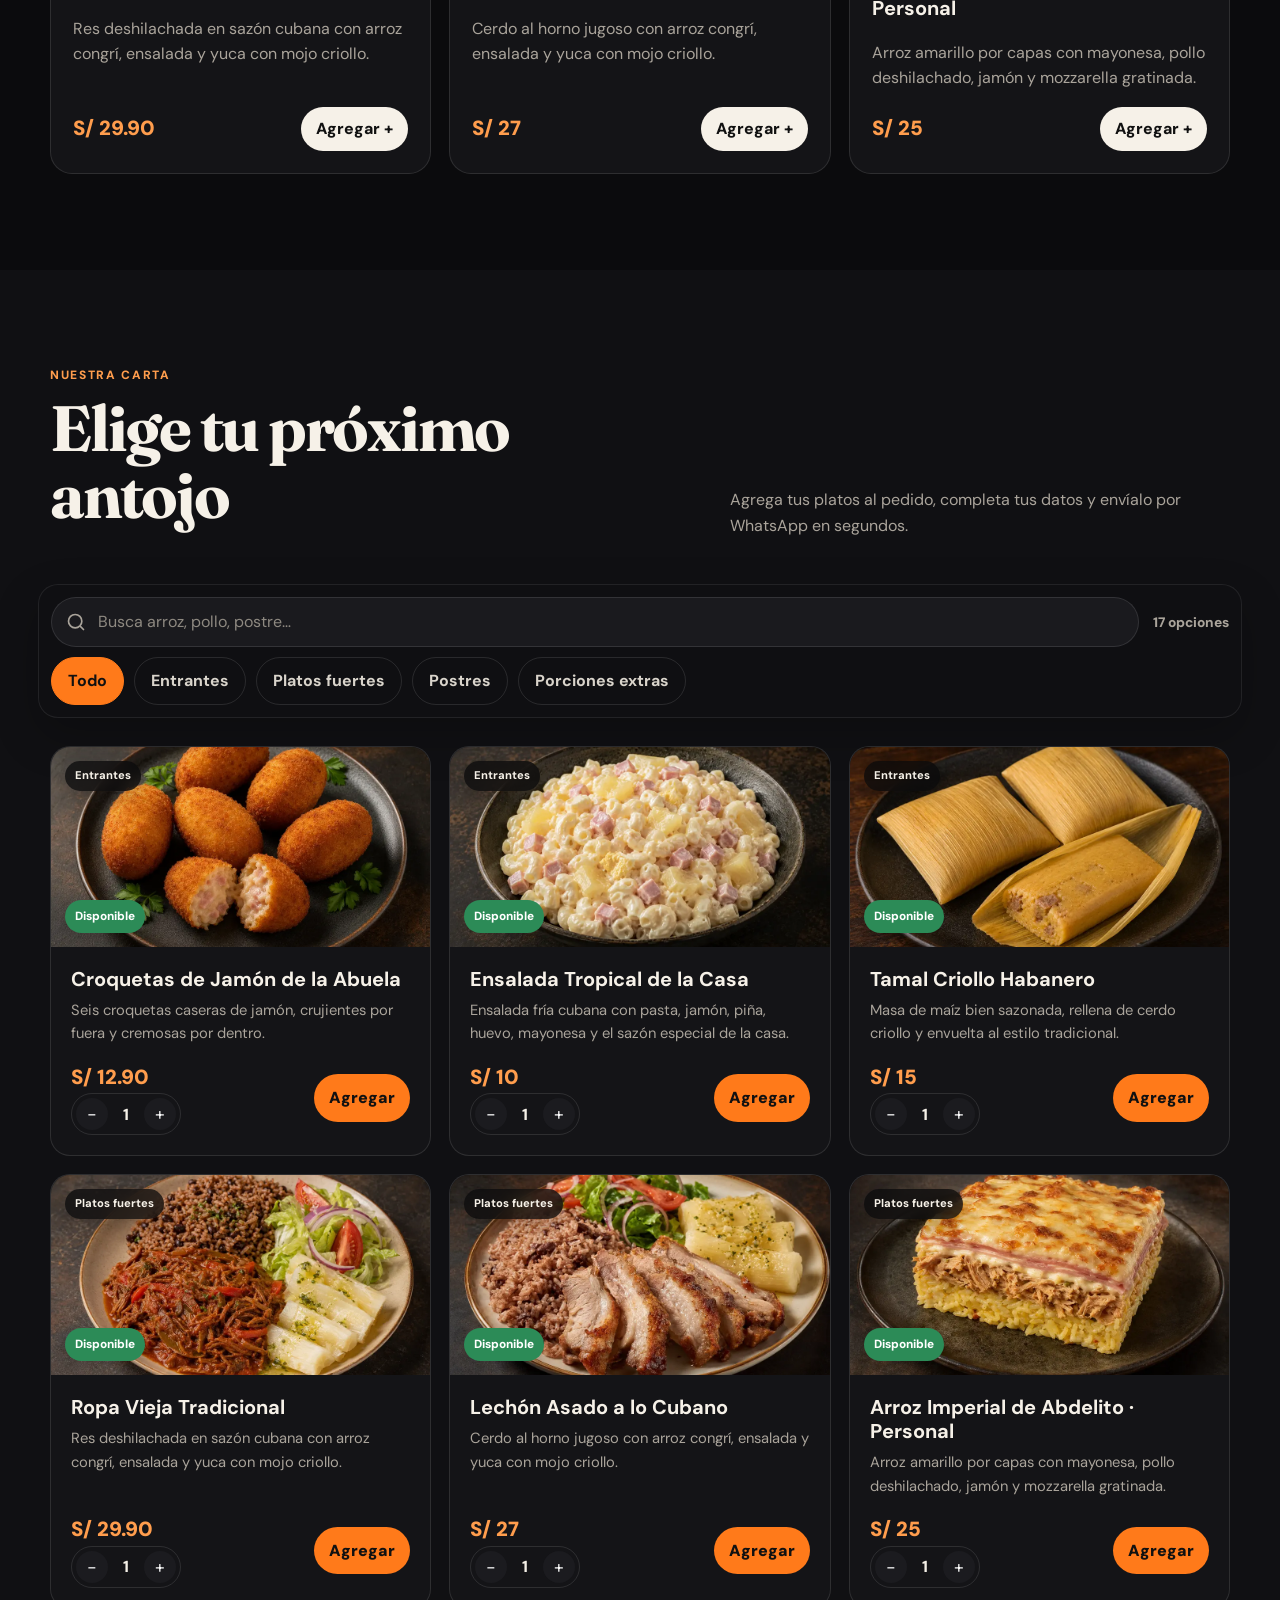
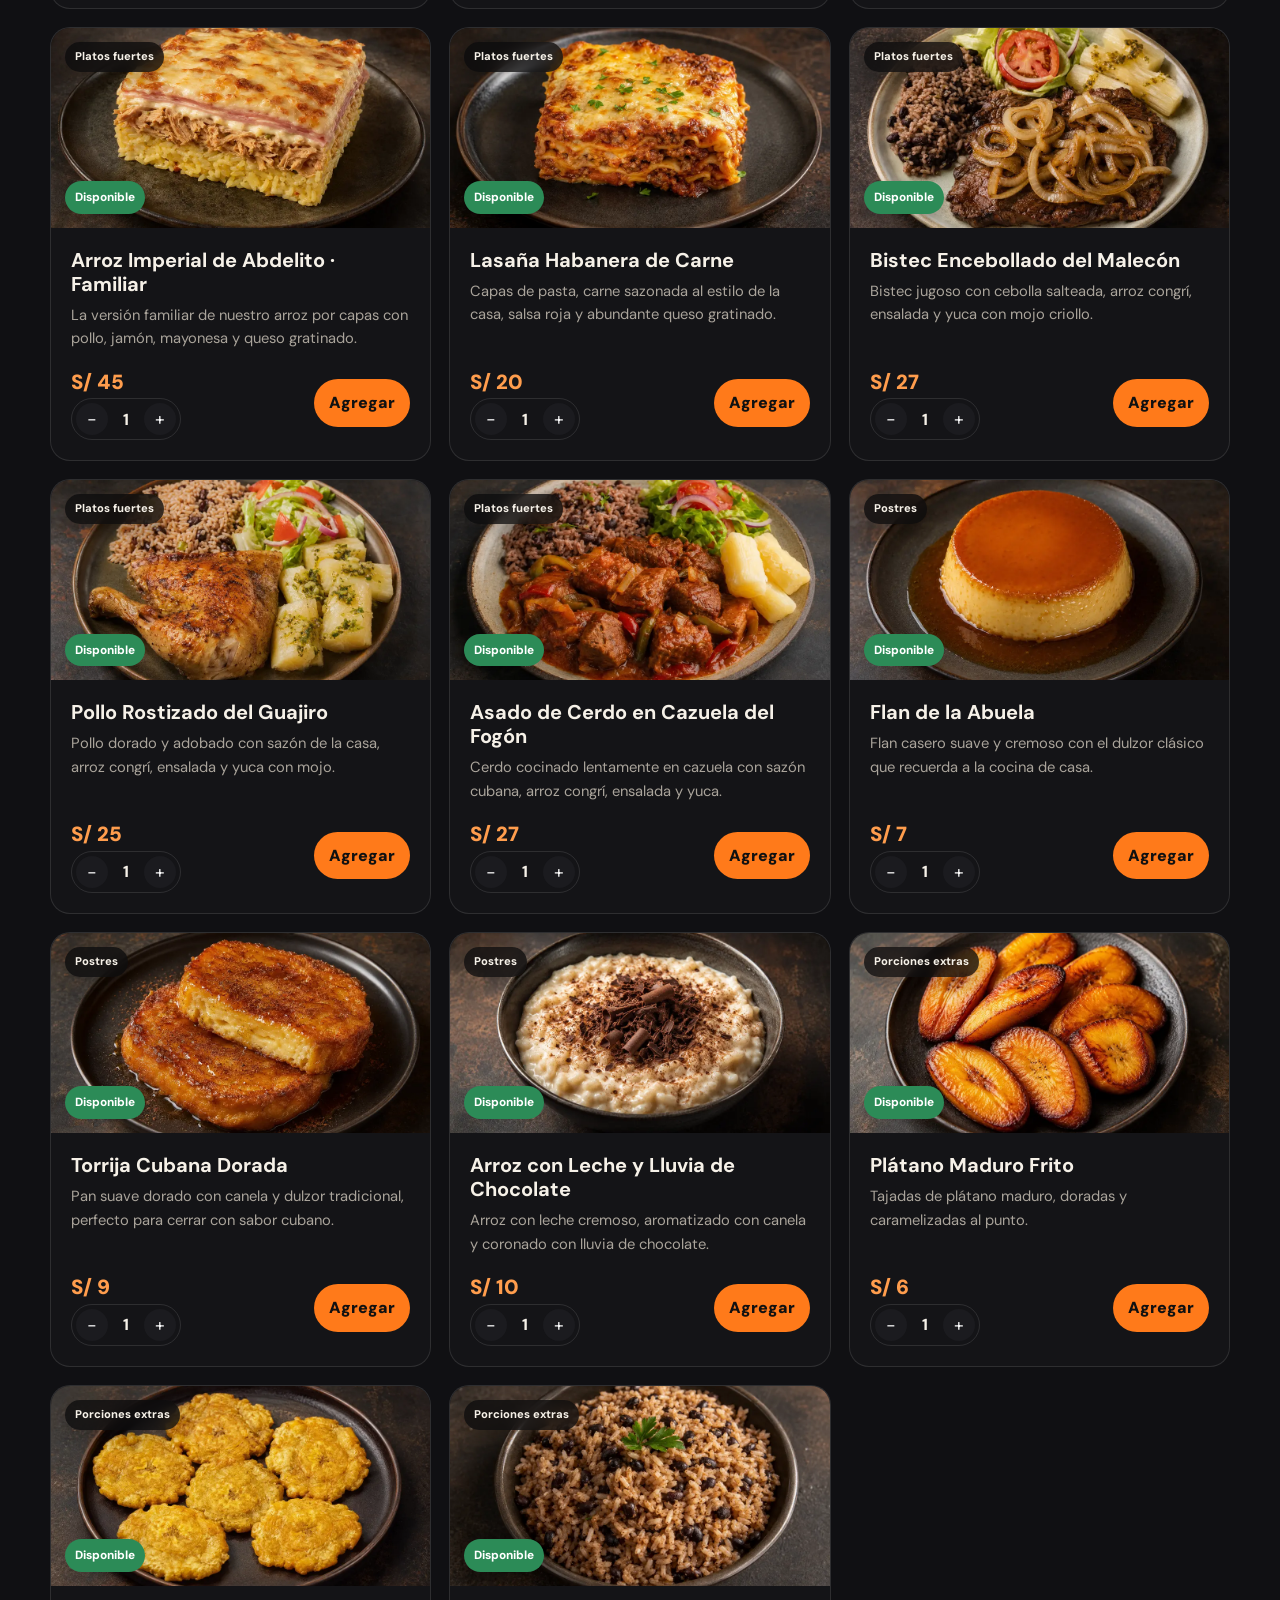
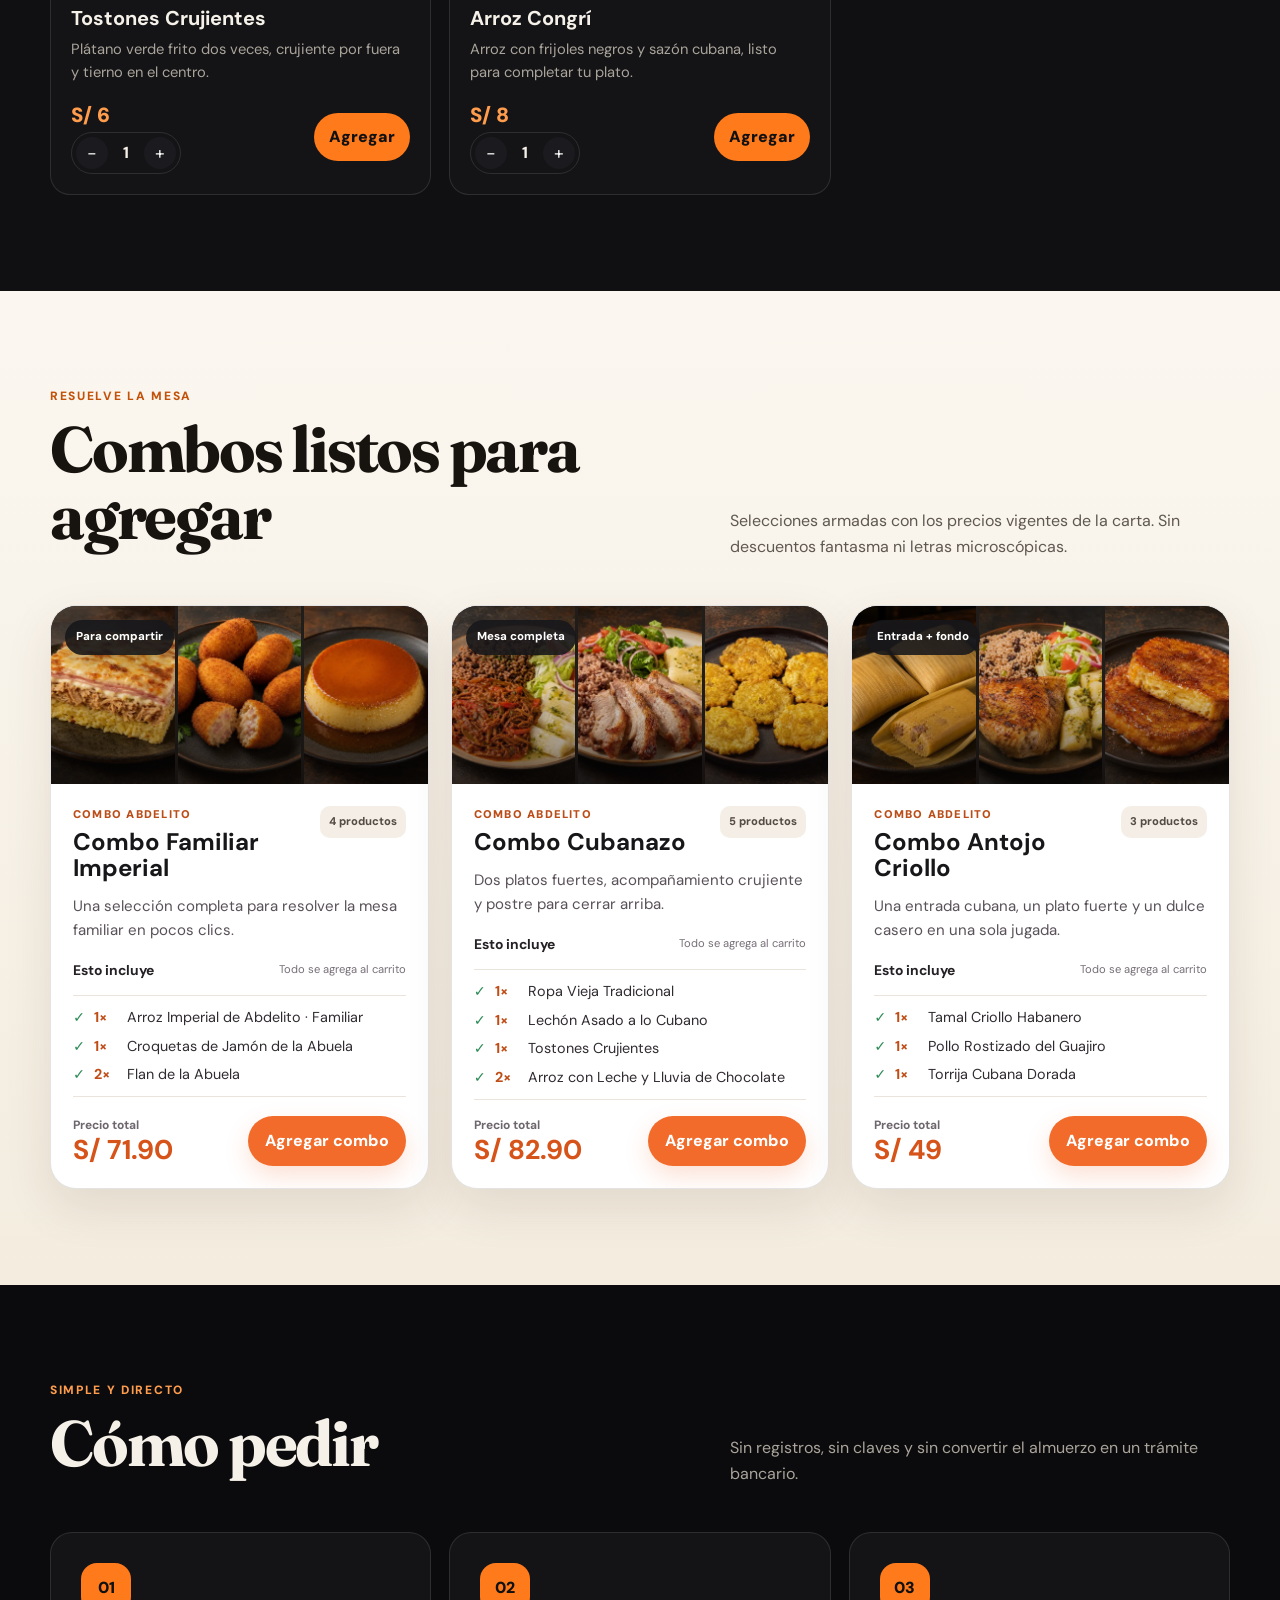
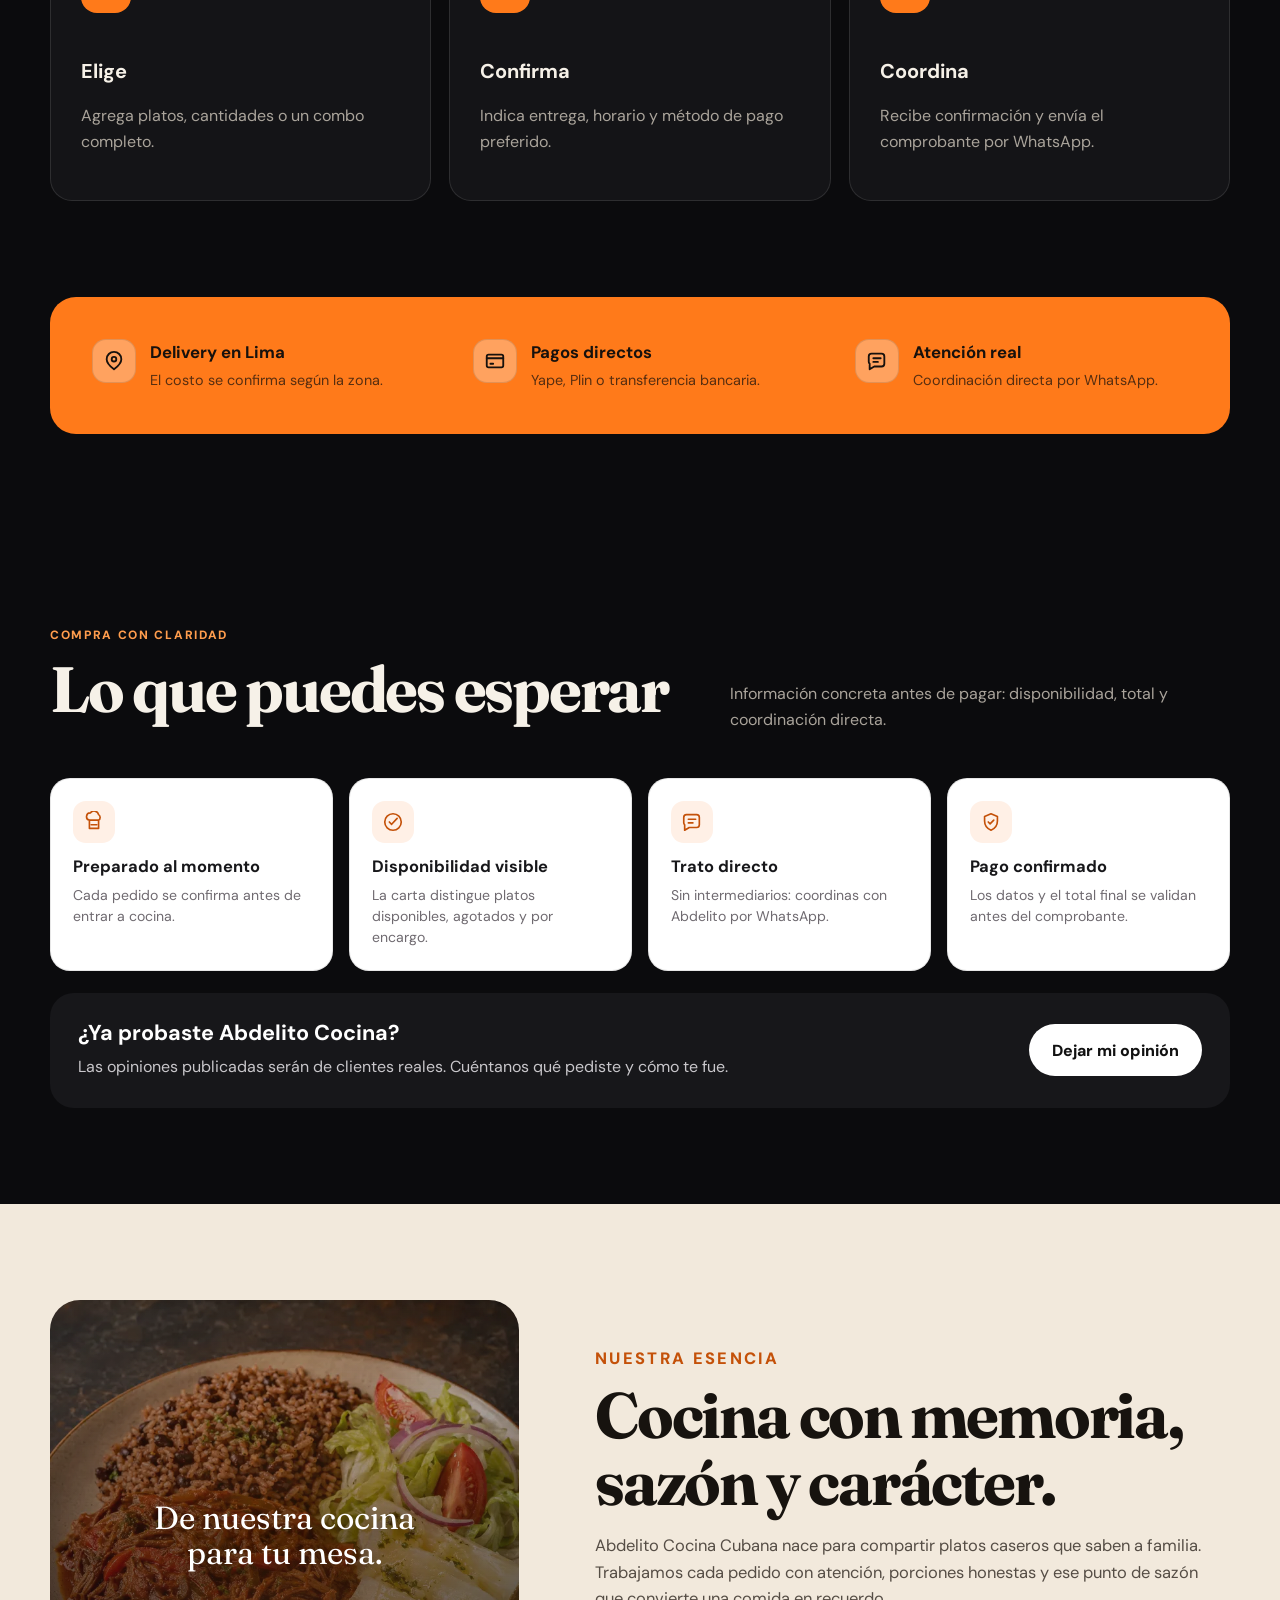
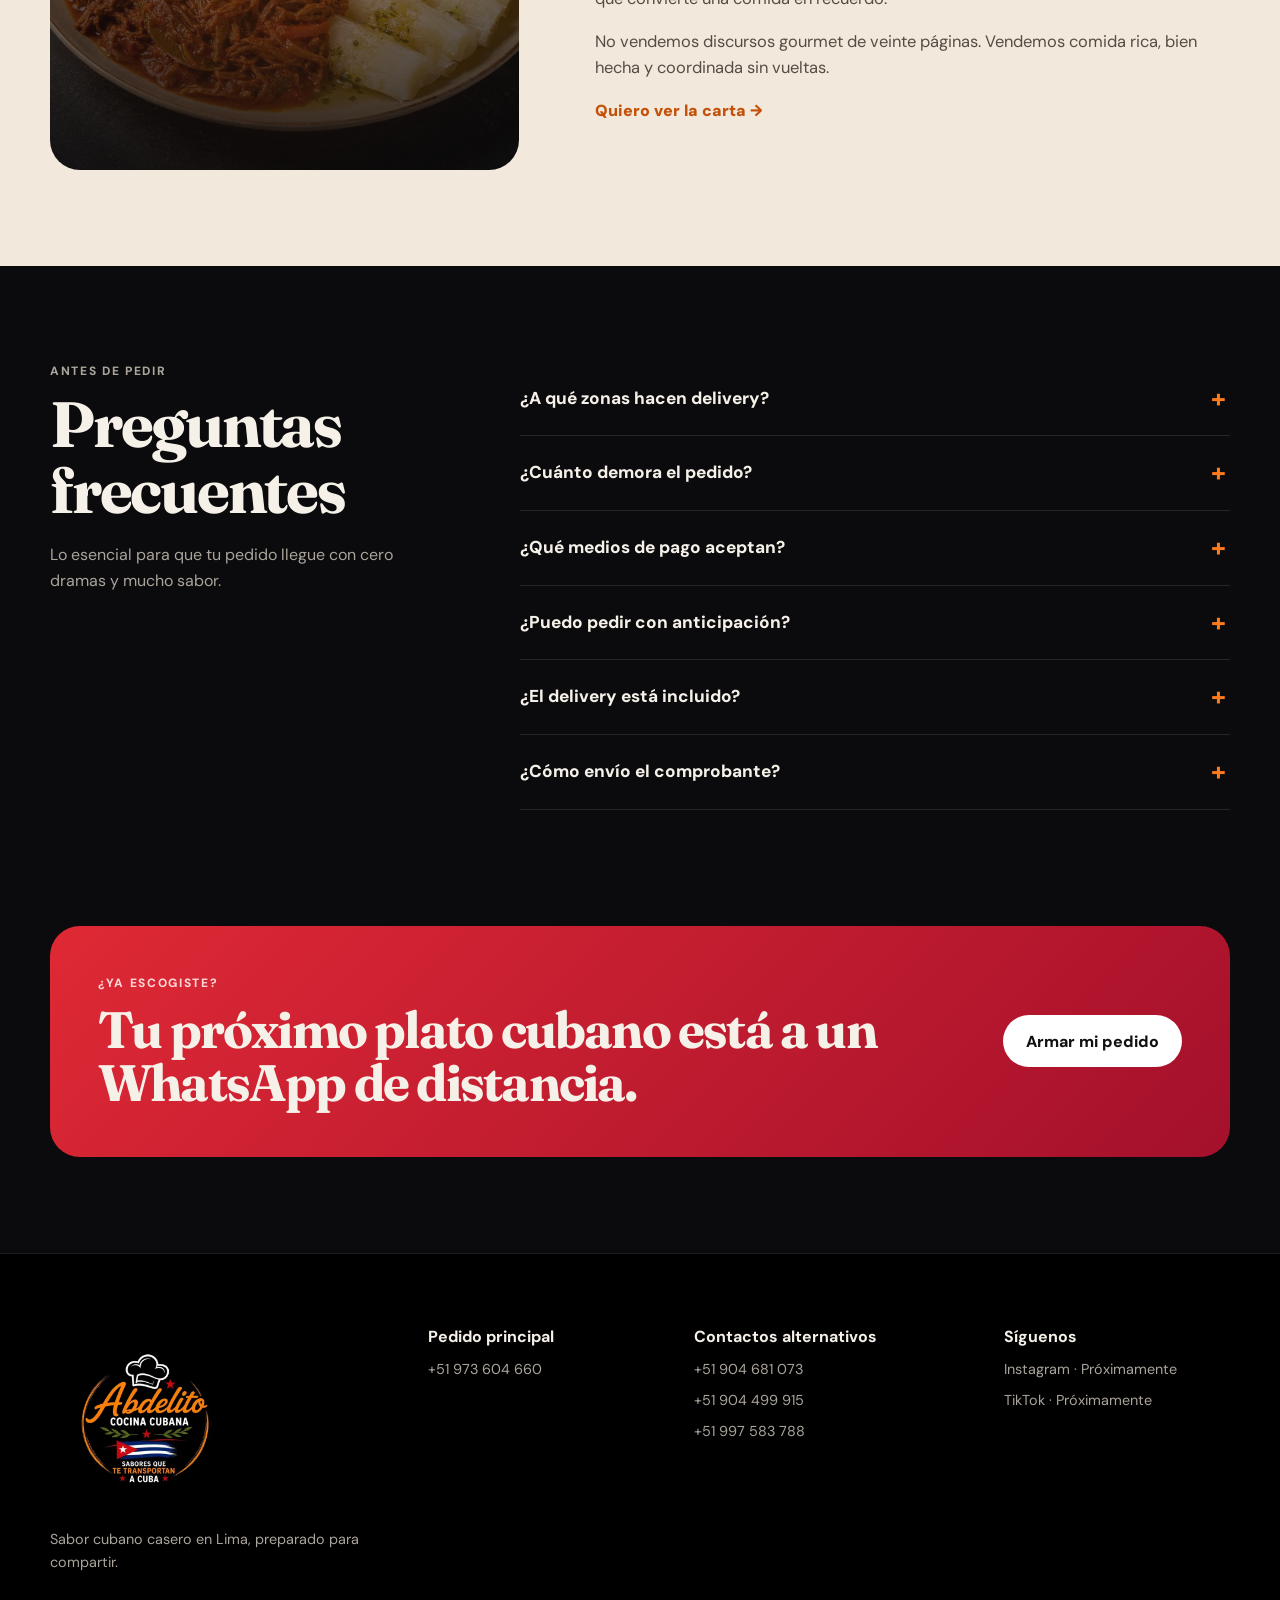
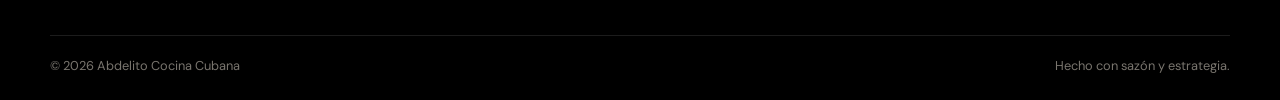
==== commit 1cfb3536: "Optimizar experiencia móvil y accesibilidad" ====
--- a/docs/index.html
+++ b/docs/index.html
@@ -1,4 +1,4 @@
-<!doctype html>
+<!DOCTYPE html>
 <html lang="es">
 <head>
   <meta charset="utf-8">
@@ -13,11 +13,11 @@
   <link rel="preconnect" href="https://fonts.googleapis.com">
   <link rel="preconnect" href="https://fonts.gstatic.com" crossorigin>
   <link href="https://fonts.googleapis.com/css2?family=DM+Sans:wght@400;500;600;700&family=Fraunces:opsz,wght@9..144,700;9..144,800&display=swap" rel="stylesheet">
-  <link rel="stylesheet" href="./a.css">
-  <link rel="stylesheet" href="./b.css">
-  <link rel="stylesheet" href="./ux.css">
-  <link rel="stylesheet" href="./growth.css?v=20260721-3">
-  <link rel="stylesheet" href="./media.css?v=20260721-6">
+  <link rel="stylesheet" href="./a.css?v=20260721-7">
+  <link rel="stylesheet" href="./b.css?v=20260721-7">
+  <link rel="stylesheet" href="./ux.css?v=20260721-7">
+  <link rel="stylesheet" href="./growth.css?v=20260721-7">
+  <link rel="stylesheet" href="./media.css?v=20260721-7">
   <style>.sr-only{position:absolute;width:1px;height:1px;padding:0;margin:-1px;overflow:hidden;clip:rect(0,0,0,0);white-space:nowrap;border:0}</style>
 </head>
 <body>
@@ -40,7 +40,10 @@
   <a class="skip-link" href="#menu">Saltar al menú</a>
   <header class="site-header" id="inicio">
     <div class="container nav-wrap">
-      <a class="brand brand-with-logo" href="#inicio" aria-label="Abdelito Cocina Cubana, inicio"><img class="brand-logo" src="./assets/logo-header-complete.webp" width="640" height="640" alt="Abdelito Cocina Cubana"></a>
+      <a class="brand brand-with-logo" href="#inicio" aria-label="Abdelito Cocina Cubana, inicio">
+        <span class="brand-chef" aria-hidden="true"><svg viewBox="0 0 64 52"><path d="M19 39h29l2-16H17l2 16Z"/><path d="M19 23c-6-1-9-5-9-10 0-6 5-10 11-10 3 0 6 1 8 4 3-4 7-6 12-6 8 0 14 6 14 14 0 3-1 6-4 8"/><path d="M23 32c7 3 15 3 22 0"/></svg></span>
+        <span class="brand-wordmark"><strong>Abdelito</strong><small>Cocina Cubana</small></span>
+      </a>
       <button class="menu-toggle" type="button" aria-expanded="false" aria-controls="main-nav" aria-label="Abrir menú"><span></span><span></span><span></span></button>
       <nav id="main-nav" class="main-nav" aria-label="Navegación principal">
         <a href="#menu">Menú</a>
@@ -65,9 +68,9 @@
           <h1>Sabor cubano de verdad, <em>directo a tu mesa.</em></h1>
           <p class="hero-lead">Platos con sazón de casa, preparados al momento y coordinados directamente por WhatsApp.</p>
           <div class="hero-actions"><a class="button button-primary" href="#menu">Ver el menú</a><a class="button button-ghost" href="https://wa.me/51973604660?text=Hola%20Abdelito%2C%20quiero%20hacer%20un%20pedido" target="_blank" rel="noopener"><svg class="ui-icon" aria-hidden="true"><use href="#icon-whatsapp"></use></svg>Pedir por WhatsApp</a></div>
-          <ul class="trust-list" aria-label="Beneficios"><li><svg class="ui-icon" aria-hidden="true"><use href="#icon-home"></use></svg>Comida casera</li><li><svg class="ui-icon" aria-hidden="true"><use href="#icon-clock"></use></svg>Preparado al momento</li><li><svg class="ui-icon" aria-hidden="true"><use href="#icon-delivery"></use></svg>Delivery en Lima</li></ul>
+          <ul class="trust-list"><li><svg class="ui-icon" aria-hidden="true"><use href="#icon-home"></use></svg>Comida casera</li><li><svg class="ui-icon" aria-hidden="true"><use href="#icon-clock"></use></svg>Preparado al momento</li><li><svg class="ui-icon" aria-hidden="true"><use href="#icon-delivery"></use></svg>Delivery en Lima</li></ul>
         </div>
-        <div class="hero-visual reveal" aria-label="Selección de platos cubanos">
+        <div class="hero-visual reveal">
           <div class="hero-card hero-card-main"><span class="hero-card-label">Favorito de la casa</span><div class="hero-dish hero-dish-rice" role="img" aria-label="Arroz Imperial"></div><div class="hero-card-info"><div><strong>Arroz Imperial</strong><small>El clásico que nunca falla</small></div><b>S/ 25</b></div></div>
           <div class="hero-stamp">Hecho<br><strong>con sazón</strong><br>cubana</div>
           <div class="hero-mini-card"><span>Pedidos</span><strong>por WhatsApp</strong><small>Respuesta directa</small></div>
@@ -89,7 +92,7 @@
         <div class="section-heading reveal"><div><p class="eyebrow">Nuestra carta</p><h2>Elige tu próximo antojo</h2></div><p>Agrega tus platos al pedido, completa tus datos y envíalo por WhatsApp en segundos.</p></div>
         <div class="menu-controls">
           <div class="menu-toolbar">
-            <label class="menu-search"><span class="sr-only">Buscar un plato</span><svg viewBox="0 0 24 24" aria-hidden="true"><path d="m21 21-4.35-4.35m2.35-5.65a8 8 0 1 1-16 0 8 8 0 0 1 16 0Z" fill="none" stroke="currentColor" stroke-width="2" stroke-linecap="round"/></svg><input type="search" placeholder="Busca arroz, pollo, postre…" autocomplete="off" data-menu-search><button class="clear-search" type="button" aria-label="Limpiar búsqueda" data-clear-search hidden>×</button></label>
+            <div class="menu-search"><label class="sr-only" for="menu-search-input">Buscar un plato</label><svg viewBox="0 0 24 24" aria-hidden="true"><path d="m21 21-4.35-4.35m2.35-5.65a8 8 0 1 1-16 0 8 8 0 0 1 16 0Z" fill="none" stroke="currentColor" stroke-width="2" stroke-linecap="round"/></svg><input id="menu-search-input" type="search" placeholder="Busca arroz, pollo, postre…" autocomplete="off" data-menu-search><button class="clear-search" type="button" aria-label="Limpiar búsqueda" data-clear-search hidden>×</button></div>
             <span class="menu-result-count" data-menu-result-count>17 opciones</span>
           </div>
           <div class="filters" role="group" aria-label="Filtrar productos"><button class="filter active" type="button" data-filter="all" aria-pressed="true">Todo</button><button class="filter" type="button" data-filter="Entrantes" aria-pressed="false">Entrantes</button><button class="filter" type="button" data-filter="Platos fuertes" aria-pressed="false">Platos fuertes</button><button class="filter" type="button" data-filter="Postres" aria-pressed="false">Postres</button><button class="filter" type="button" data-filter="Porciones extras" aria-pressed="false">Porciones extras</button></div>
@@ -151,7 +154,7 @@
   </main>
 
   <footer class="site-footer">
-    <div class="container footer-grid"><div><a class="brand footer-brand brand-with-logo" href="#inicio"><img class="brand-logo" src="./assets/logo-header-complete.webp" width="640" height="640" alt="Abdelito Cocina Cubana · Sabores que te transportan a Cuba"></a><p>Sabor cubano casero en Lima, preparado para compartir.</p></div><div><strong>Pedido principal</strong><a href="https://wa.me/51973604660" target="_blank" rel="noopener">+51 973 604 660</a></div><div><strong>Contactos alternativos</strong><a href="tel:+51904681073">+51 904 681 073</a><a href="tel:+51904499915">+51 904 499 915</a><a href="tel:+51997583788">+51 997 583 788</a></div><div><strong>Síguenos</strong><span>Instagram · Próximamente</span><span>TikTok · Próximamente</span></div></div>
+    <div class="container footer-grid"><div><a class="brand footer-brand brand-with-logo" href="#inicio"><img class="brand-logo" src="./assets/logo-header-complete.webp" width="640" height="640" alt="Abdelito Cocina Cubana · Sabores que te transportan a Cuba"></a><p>Sabor cubano casero en Lima, preparado para compartir.</p></div><div><strong>Pedido principal</strong><a href="https://wa.me/51973604660" target="_blank" rel="noopener">+51&nbsp;973&nbsp;604&nbsp;660</a></div><div><strong>Contactos alternativos</strong><a href="tel:+51904681073">+51&nbsp;904&nbsp;681&nbsp;073</a><a href="tel:+51904499915">+51&nbsp;904&nbsp;499&nbsp;915</a><a href="tel:+51997583788">+51&nbsp;997&nbsp;583&nbsp;788</a></div><div><strong>Síguenos</strong><span>Instagram · Próximamente</span><span>TikTok · Próximamente</span></div></div>
     <div class="container footer-bottom"><span>© <span id="year"></span> Abdelito Cocina Cubana</span><span>Hecho con sazón y estrategia.</span></div>
   </footer>
 
@@ -159,34 +162,35 @@
   <button class="mobile-cart-bar" type="button" data-open-cart data-mobile-cart aria-label="Ver mi pedido"><span class="mobile-cart-copy"><span class="mobile-cart-count" data-mobile-cart-count>0</span><span>Ver mi pedido</span></span><span class="mobile-cart-total" data-mobile-cart-total>S/ 0</span></button>
 
   <div class="cart-overlay" data-cart-overlay hidden></div>
-  <aside class="cart-drawer" data-cart-drawer aria-hidden="true" aria-labelledby="cart-title">
+  <aside class="cart-drawer" data-cart-drawer role="dialog" aria-modal="true" aria-labelledby="cart-title" hidden>
     <div class="cart-head"><div><p class="eyebrow">Tu selección</p><h2 id="cart-title">Mi pedido</h2></div><div class="cart-head-actions"><button class="clear-cart" type="button" data-clear-cart hidden>Vaciar</button><button class="icon-button" type="button" data-close-cart aria-label="Cerrar carrito">×</button></div></div>
     <div class="cart-body">
       <div class="cart-empty" data-cart-empty><span class="cart-empty-icon"><svg class="ui-icon" aria-hidden="true"><use href="#icon-cart"></use></svg></span><strong>Tu carrito está vacío</strong><p>Agrega algo rico del menú para comenzar.</p></div>
       <div class="cart-items" data-cart-items></div>
       <section class="cart-upsell" data-cart-upsell hidden><div class="cart-upsell-head"><strong>Completa tu pedido</strong><span>Recomendado</span></div><div class="upsell-list" data-upsell-list></div></section>
       <form class="checkout-form" data-checkout-form novalidate>
-        <div class="form-field"><label for="customer-name">Nombre *</label><input id="customer-name" name="name" autocomplete="name" placeholder="¿Cómo te llamas?" required></div>
+        <div class="form-field"><label for="customer-name">Nombre *</label><input id="customer-name" name="name" type="text" autocomplete="name" placeholder="¿Cómo te llamas?" required></div>
         <div class="form-field"><label for="customer-method">Modalidad *</label><select id="customer-method" name="method"><option>Delivery</option><option>Recojo</option></select></div>
-        <div class="form-field"><label for="customer-address">Distrito y dirección</label><input id="customer-address" name="address" autocomplete="street-address" placeholder="Ej. Pueblo Libre, Jr. ..."><small class="field-help">Obligatorio para delivery. El costo se confirma según zona.</small></div>
+        <div class="form-field"><label for="customer-address">Distrito y dirección</label><input id="customer-address" name="address" type="text" autocomplete="address-line1" placeholder="Ej. Pueblo Libre, Jr. ..."><small class="field-help">Obligatorio para delivery. El costo se confirma según zona.</small></div>
         <div class="form-field"><label for="customer-schedule">Horario preferido</label><select id="customer-schedule" name="schedule"><option>Lo antes posible</option><option>Almuerzo · 12:00 a 3:00 p. m.</option><option>Tarde · 3:00 a 6:00 p. m.</option><option>Cena · 6:00 a 9:00 p. m.</option><option>Coordinar por WhatsApp</option></select><small class="field-help">Es una preferencia; la hora se confirma por WhatsApp.</small></div>
         <fieldset class="form-field"><legend>Método de pago preferido</legend><div class="payment-options" data-payment-options></div><p class="payment-note">Los datos de pago y el total final se confirman por WhatsApp antes de enviar el comprobante.</p></fieldset>
         <div class="form-field"><label for="customer-notes">Observaciones</label><textarea id="customer-notes" name="notes" rows="3" placeholder="Sin cebolla, horario, referencia, etc."></textarea></div>
-        <p class="form-error" data-form-error role="alert"></p>
+        <p class="form-error" data-form-error role="alert" aria-live="assertive"></p>
+        <button class="sr-only" type="submit">Confirmar pedido por WhatsApp</button>
       </form>
     </div>
     <div class="cart-footer"><div class="summary-row"><span>Subtotal</span><strong data-subtotal>S/ 0</strong></div><div class="summary-row muted"><span>Delivery</span><span>Se confirma según zona</span></div><button class="button button-primary button-full" type="button" data-send-order><svg class="ui-icon" aria-hidden="true"><use href="#icon-whatsapp"></use></svg>Confirmar por WhatsApp</button><small>Se abrirá WhatsApp con tu pedido, modalidad y pago preferido.</small></div>
   </aside>
 
   <div class="order-confirmation" data-order-confirmation hidden>
-    <div class="order-confirmation-card" role="dialog" aria-modal="true" aria-labelledby="confirmation-title"><p class="eyebrow">Pedido preparado</p><h2 id="confirmation-title">Tu resumen ya está en WhatsApp</h2><p>Conserva este código para identificar el pedido: <strong class="order-code" data-order-code>AC-000000</strong></p><p>Pago preferido: <strong data-confirmation-payment>Yape</strong>. Espera la confirmación del total y luego adjunta el comprobante en el chat.</p><div class="confirmation-actions"><a class="button button-primary" data-send-receipt href="#" target="_blank" rel="noopener">Abrir chat para enviar comprobante</a><button class="confirmation-close" type="button" data-confirmation-close>Seguir viendo la carta</button></div></div>
+    <div class="order-confirmation-card" role="dialog" aria-modal="true" aria-labelledby="confirmation-title" aria-describedby="confirmation-description"><p class="eyebrow">Pedido preparado</p><h2 id="confirmation-title">Tu resumen ya está en WhatsApp</h2><p id="confirmation-description">Conserva este código para identificar el pedido: <strong class="order-code" data-order-code>AC-000000</strong></p><p>Pago preferido: <strong data-confirmation-payment>Yape</strong>. Espera la confirmación del total y luego adjunta el comprobante en el chat.</p><div class="confirmation-actions"><a class="button button-primary" data-send-receipt href="#" target="_blank" rel="noopener">Abrir chat para enviar comprobante</a><button class="confirmation-close" type="button" data-confirmation-close>Seguir viendo la carta</button></div></div>
   </div>
 
   <div class="consent-banner" data-consent hidden><p>Usamos medición opcional para saber qué platos interesan y mejorar la carta. La web funciona igual si la rechazas.</p><div class="consent-actions"><button class="consent-decline" type="button" data-consent-decline>Solo lo necesario</button><button class="consent-accept" type="button" data-consent-accept>Aceptar medición</button></div></div>
   <div class="toast" data-toast role="status" aria-live="polite"></div>
 
   <script src="./business-config.js"></script>
-  <script src="./app.js?v=20260721-6"></script>
-  <script src="./growth.js?v=20260721-3"></script>
+  <script src="./app.js?v=20260721-7"></script>
+  <script src="./growth.js?v=20260721-7"></script>
 </body>
 </html>
--- a/docs/a.css
+++ b/docs/a.css
@@ -1,3 +1 @@
 :root{--bg:#0b0b0d;--surface:#141417;--surface-2:#1b1b1f;--text:#f6f1e8;--muted:#aaa49b;--orange:#ff7a1a;--orange-2:#ff9d4d;--blue:#184b9b;--red:#df2935;--line:rgba(255,255,255,.11);--success:#25d366;--shadow:0 26px 70px rgba(0,0,0,.35);--radius:22px;--container:1180px}*{box-sizing:border-box}html{scroll-behavior:smooth}body{margin:0;background:var(--bg);color:var(--text);font-family:"DM Sans",system-ui,sans-serif;line-height:1.6;overflow-x:hidden}body.cart-open{overflow:hidden}button,input,textarea{font:inherit}button,a{-webkit-tap-highlight-color:transparent}a{color:inherit;text-decoration:none}img{max-width:100%;display:block}.skip-link{position:fixed;left:1rem;top:-4rem;z-index:1000;padding:.75rem 1rem;background:#fff;color:#000;border-radius:8px}.skip-link:focus{top:1rem}.container{width:min(calc(100% - 32px),var(--container));margin-inline:auto}.section{padding:96px 0}.eyebrow{margin:0 0 10px;color:var(--orange-2);font-weight:800;text-transform:uppercase;letter-spacing:.14em;font-size:.75rem}h1,h2,h3,p{margin-top:0}h1,h2{font-family:"Fraunces",Georgia,serif;line-height:1.04;letter-spacing:-.035em}h1{font-size:clamp(3rem,8vw,6.6rem);margin-bottom:24px}h1 em{color:var(--orange);font-style:normal}h2{font-size:clamp(2.25rem,5vw,4.3rem);margin-bottom:18px}h3{font-size:1.25rem;line-height:1.2}.site-header{position:sticky;top:0;z-index:80;background:rgba(11,11,13,.82);backdrop-filter:blur(18px);border-bottom:1px solid var(--line)}.nav-wrap{min-height:78px;display:flex;align-items:center;gap:28px}.brand{display:inline-flex;align-items:center;gap:11px;min-width:max-content}.brand-mark{width:42px;height:42px;display:grid;place-items:center;background:var(--orange);border-radius:13px 13px 13px 4px;color:#111;font-family:"Fraunces";font-size:1.45rem;font-weight:900;box-shadow:0 8px 24px rgba(255,122,26,.24)}.brand strong,.brand small{display:block;line-height:1.05}.brand strong{font-size:1.1rem}.brand small{color:var(--muted);font-size:.72rem;text-transform:uppercase;letter-spacing:.1em;margin-top:4px}.main-nav{display:flex;gap:28px;align-items:center;margin-left:auto}.main-nav a{color:#d9d4cb;font-size:.93rem;font-weight:600}.main-nav a:hover{color:var(--orange)}.cart-button{border:0;cursor:pointer;color:#111;background:var(--text);border-radius:999px;display:inline-flex;align-items:center;gap:8px;padding:11px 14px;font-weight:800}.cart-button strong{min-width:24px;height:24px;display:grid;place-items:center;border-radius:50%;background:var(--orange)}.menu-toggle{display:none;margin-left:auto;border:0;background:none;padding:8px}.menu-toggle span{display:block;width:24px;height:2px;background:#fff;margin:5px 0}.hero{padding-top:72px;position:relative;overflow:hidden}.hero::before{content:"";position:absolute;width:520px;height:520px;border-radius:50%;background:rgba(255,122,26,.13);filter:blur(110px);top:-180px;left:-220px;pointer-events:none}.hero-grid{display:grid;grid-template-columns:1.06fr .94fr;align-items:center;gap:56px}.hero-lead{color:#c9c3ba;max-width:650px;font-size:clamp(1.05rem,2vw,1.3rem)}.hero-actions{display:flex;flex-wrap:wrap;gap:12px;margin:34px 0 26px}.button{min-height:52px;display:inline-flex;justify-content:center;align-items:center;gap:10px;padding:0 22px;border-radius:999px;border:1px solid transparent;font-weight:800;cursor:pointer;transition:transform .2s ease,background .2s ease,border-color .2s ease}.button:hover{transform:translateY(-2px)}.button-primary{background:var(--orange);color:#15110e;box-shadow:0 14px 30px rgba(255,122,26,.22)}.button-primary:hover{background:var(--orange-2)}.button-ghost{border-color:var(--line);background:rgba(255,255,255,.03)}.button-light{background:#fff;color:#111}.button-full{width:100%}.trust-list{list-style:none;padding:0;margin:0;display:flex;flex-wrap:wrap;gap:18px;color:var(--muted);font-size:.9rem}.trust-list li::first-letter{color:var(--orange)}.hero-visual{min-height:550px;position:relative;display:grid;place-items:center}.hero-card{background:linear-gradient(145deg,#242126,#111114);border:1px solid rgba(255,255,255,.12);box-shadow:var(--shadow)}.hero-card-main{width:min(100%,450px);padding:16px;border-radius:34px;transform:rotate(2deg)}.hero-card-label{display:inline-block;margin:4px 4px 14px;padding:7px 10px;background:rgba(255,122,26,.14);color:var(--orange-2);border-radius:999px;font-size:.75rem;font-weight:800;text-transform:uppercase;letter-spacing:.08em}.hero-dish{height:360px;border-radius:25px;overflow:hidden;position:relative;background:radial-gradient(circle at 50% 50%,#f6c56d 0 16%,#f0b255 17% 27%,#f9e3a8 28% 31%,#763d22 32% 34%,#cf7634 35% 37%,#27232a 38% 48%,#161519 49%)}.hero-dish::before{content:"";position:absolute;width:92%;height:68%;left:4%;top:16%;border-radius:50%;border:2px solid rgba(255,255,255,.08);box-shadow:inset 0 0 40px rgba(0,0,0,.55)}.hero-dish::after{content:"";position:absolute;width:44%;height:12%;left:28%;top:47%;border-radius:50%;background:repeating-linear-gradient(90deg,#d07434 0 5px,#efb56b 6px 11px);filter:drop-shadow(0 8px 10px rgba(0,0,0,.45));transform:rotate(-6deg)}.hero-card-info{display:flex;justify-content:space-between;gap:16px;align-items:center;padding:18px 8px 6px}.hero-card-info strong,.hero-card-info small{display:block}.hero-card-info small{color:var(--muted)}.hero-card-info b{font-size:1.35rem;color:var(--orange-2)}.hero-stamp{position:absolute;right:-4px;top:28px;width:124px;height:124px;display:grid;place-items:center;text-align:center;border-radius:50%;background:var(--red);color:white;line-height:1.1;transform:rotate(10deg);border:5px solid #0b0b0d;box-shadow:var(--shadow);font-size:.78rem;text-transform:uppercase;letter-spacing:.05em}.hero-mini-card{position:absolute;left:-6px;bottom:12px;padding:18px 22px;border-radius:18px;background:var(--blue);box-shadow:var(--shadow);transform:rotate(-4deg)}.hero-mini-card span,.hero-mini-card strong,.hero-mini-card small{display:block}.hero-mini-card span,.hero-mini-card small{font-size:.76rem;opacity:.8}.ticker{overflow:hidden;border-block:1px solid var(--line);background:#111114}.ticker-track{display:flex;width:max-content;align-items:center;gap:28px;padding:15px 0;animation:ticker 30s linear infinite;color:#ddd6cc;text-transform:uppercase;letter-spacing:.12em;font-size:.78rem;font-weight:800}.ticker-track i{color:var(--orange)}@keyframes ticker{to{transform:translateX(-50%)}}.section-heading{display:flex;justify-content:space-between;align-items:end;gap:40px;margin-bottom:38px}.section-heading>p{max-width:500px;color:var(--muted);margin-bottom:8px}.favorite-grid{display:grid;grid-template-columns:repeat(3,1fr);gap:18px}.favorite-card{position:relative;min-height:430px;overflow:hidden;border-radius:var(--radius);border:1px solid var(--line);background:var(--surface);display:flex;flex-direction:column}.favorite-art,.dish-art{position:relative;overflow:hidden;background:linear-gradient(135deg,#2b2521,#151416)}.favorite-art{height:255px}.favorite-art::before,.dish-art::before{content:"";position:absolute;width:210px;height:210px;border-radius:50%;left:50%;top:50%;transform:translate(-50%,-50%);background:radial-gradient(circle,#f4c16b 0 22%,#d07b3b 23% 34%,#f1ded0 35% 38%,#2a2629 39% 48%,transparent 49%);box-shadow:0 18px 40px rgba(0,0,0,.35)}.favorite-art::after,.dish-art::after{content:attr(data-icon);position:absolute;inset:0;display:grid;place-items:center;font-size:4rem;filter:drop-shadow(0 8px 14px rgba(0,0,0,.35))}.favorite-content{padding:22px;display:flex;flex-direction:column;flex:1}.favorite-content p,.product-content p{color:var(--muted)}.card-row{margin-top:auto;display:flex;justify-content:space-between;align-items:center;gap:12px}.price{color:var(--orange-2);font-weight:900;font-size:1.28rem}.small-add{min-height:42px;padding:0 15px;border:0;border-radius:999px;background:var(--text);color:#111;font-weight:800;cursor:pointer}.menu-section{background:#101013}.filters{display:flex;gap:10px;overflow:auto;padding-bottom:8px;margin-bottom:28px;scrollbar-width:none}.filters::-webkit-scrollbar{display:none}.filter{white-space:nowrap;border:1px solid var(--line);background:transparent;color:#d9d4cb;border-radius:999px;padding:10px 16px;cursor:pointer;font-weight:700}.filter.active,.filter:hover{background:var(--orange);color:#111;border-color:var(--orange)}.menu-grid{display:grid;grid-template-columns:repeat(3,1fr);gap:18px}.product-card{display:flex;flex-direction:column;border-radius:20px;overflow:hidden;background:var(--surface);border:1px solid var(--line);min-height:100%;transition:transform .2s ease,border-color .2s ease}.product-card:hover{transform:translateY(-4px);border-color:rgba(255,122,26,.5)}.dish-art{height:200px}.dish-art::before{width:160px;height:160px}.dish-art::after{font-size:3.1rem}.category-chip{position:absolute;top:14px;left:14px;padding:6px 10px;border-radius:999px;background:rgba(11,11,13,.76);backdrop-filter:blur(8px);font-size:.7rem;font-weight:800}.product-content{padding:20px;display:flex;flex-direction:column;flex:1}.product-content h3{margin-bottom:8px}.product-content p{font-size:.92rem}
-/* Identidad oficial de Abdelito Cocina */
-.brand-mark{background-image:url("[data-uri]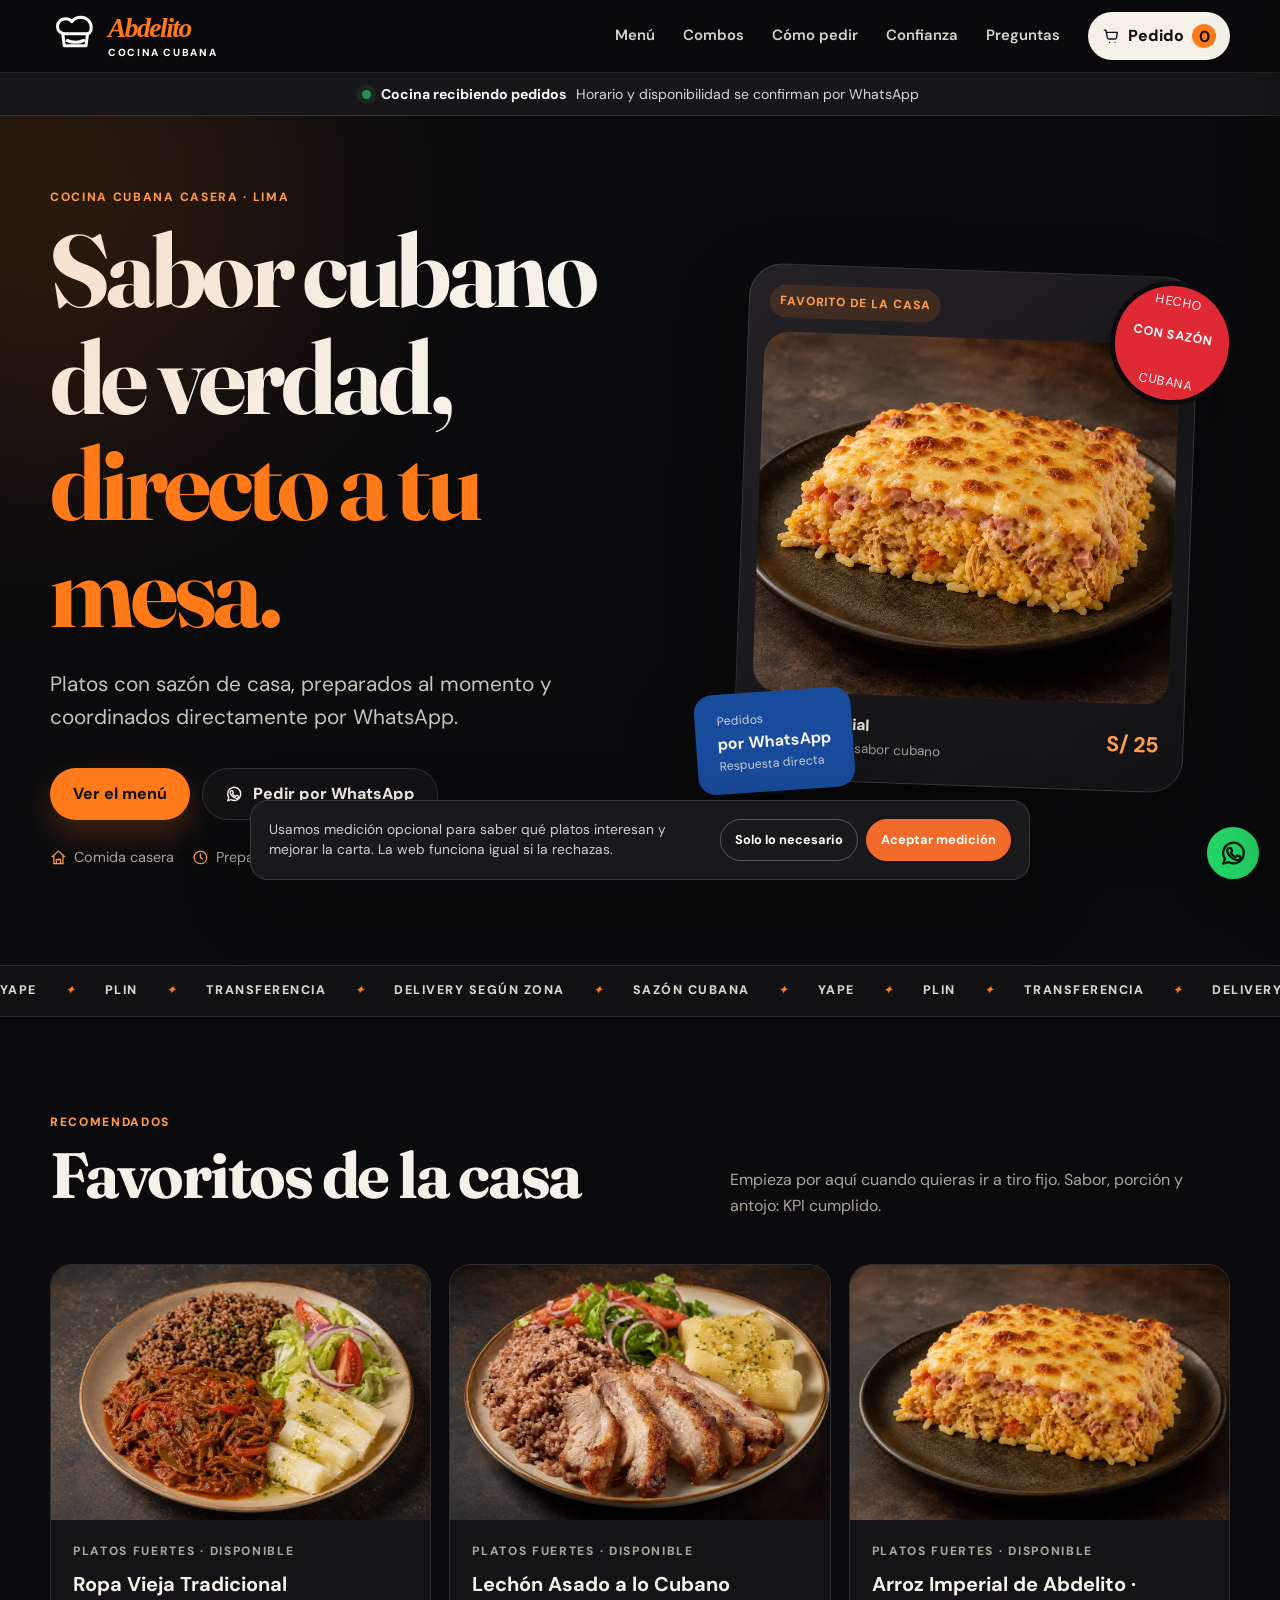
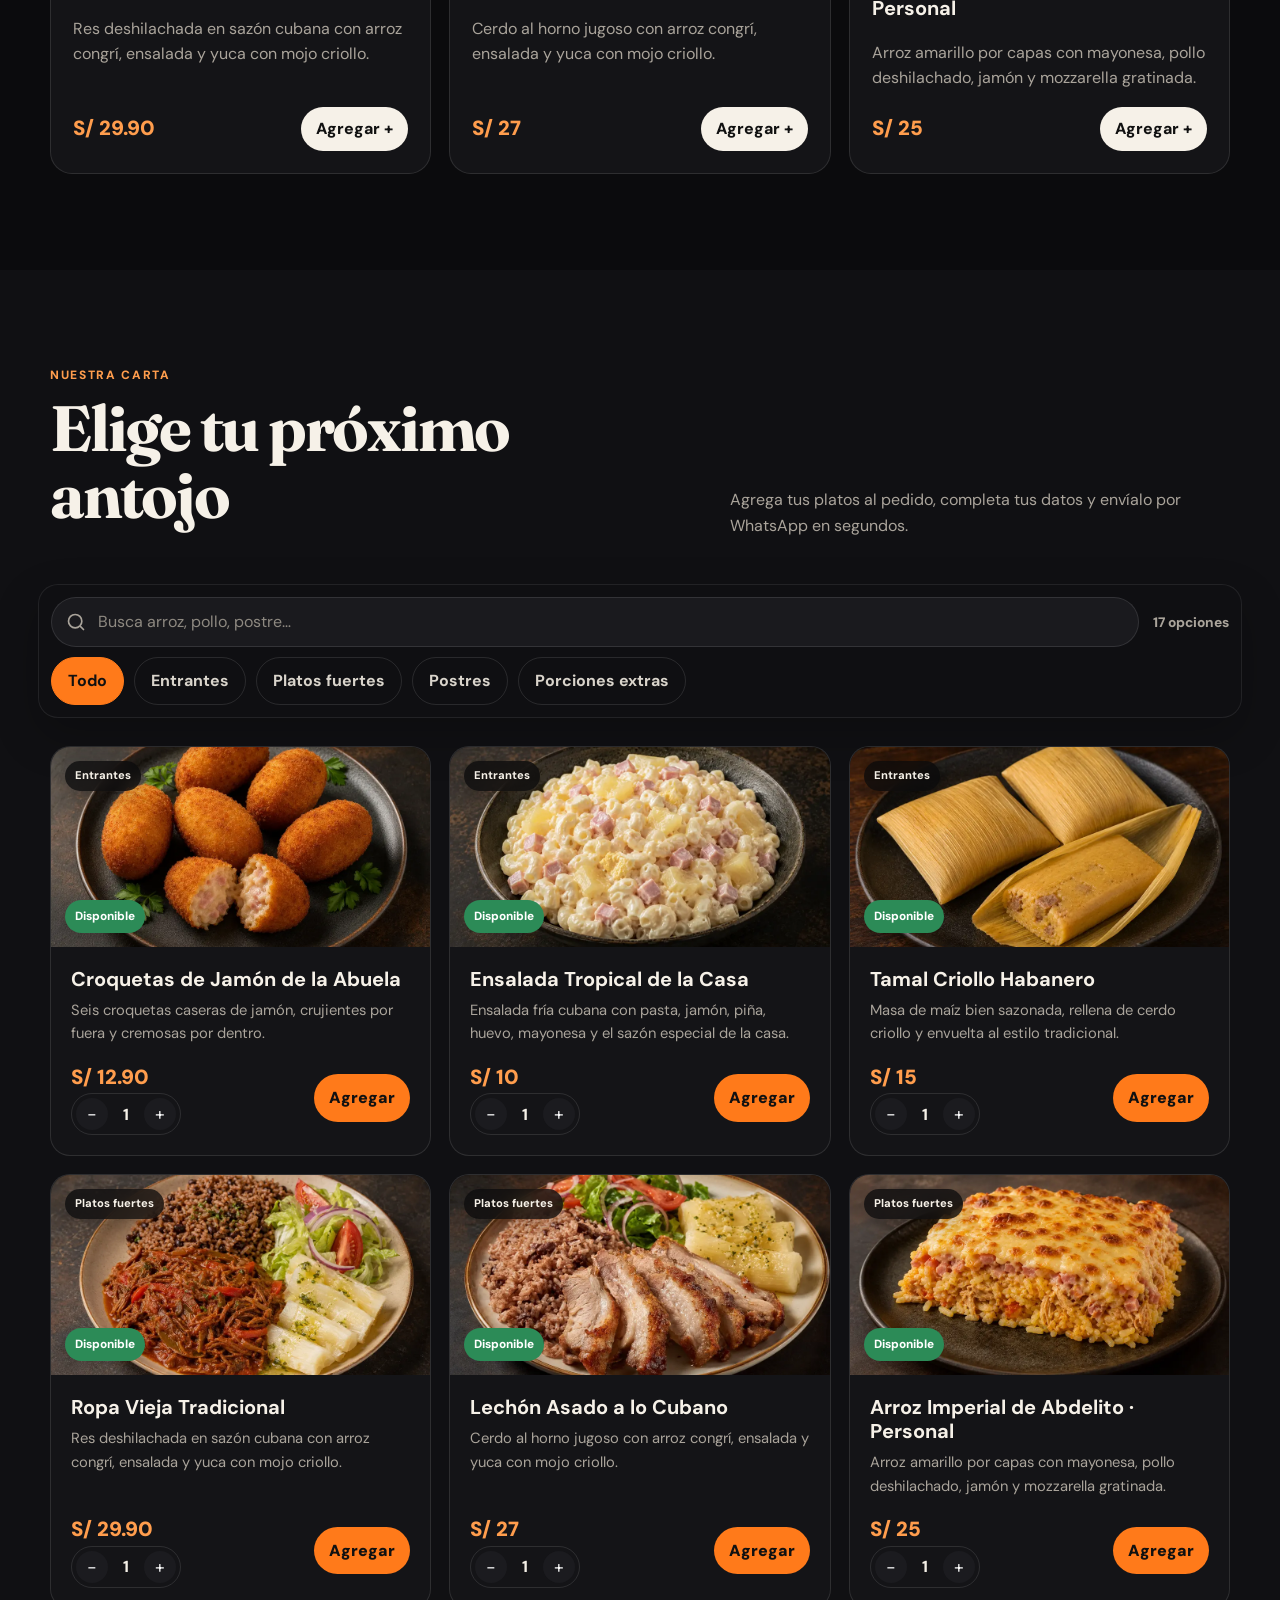
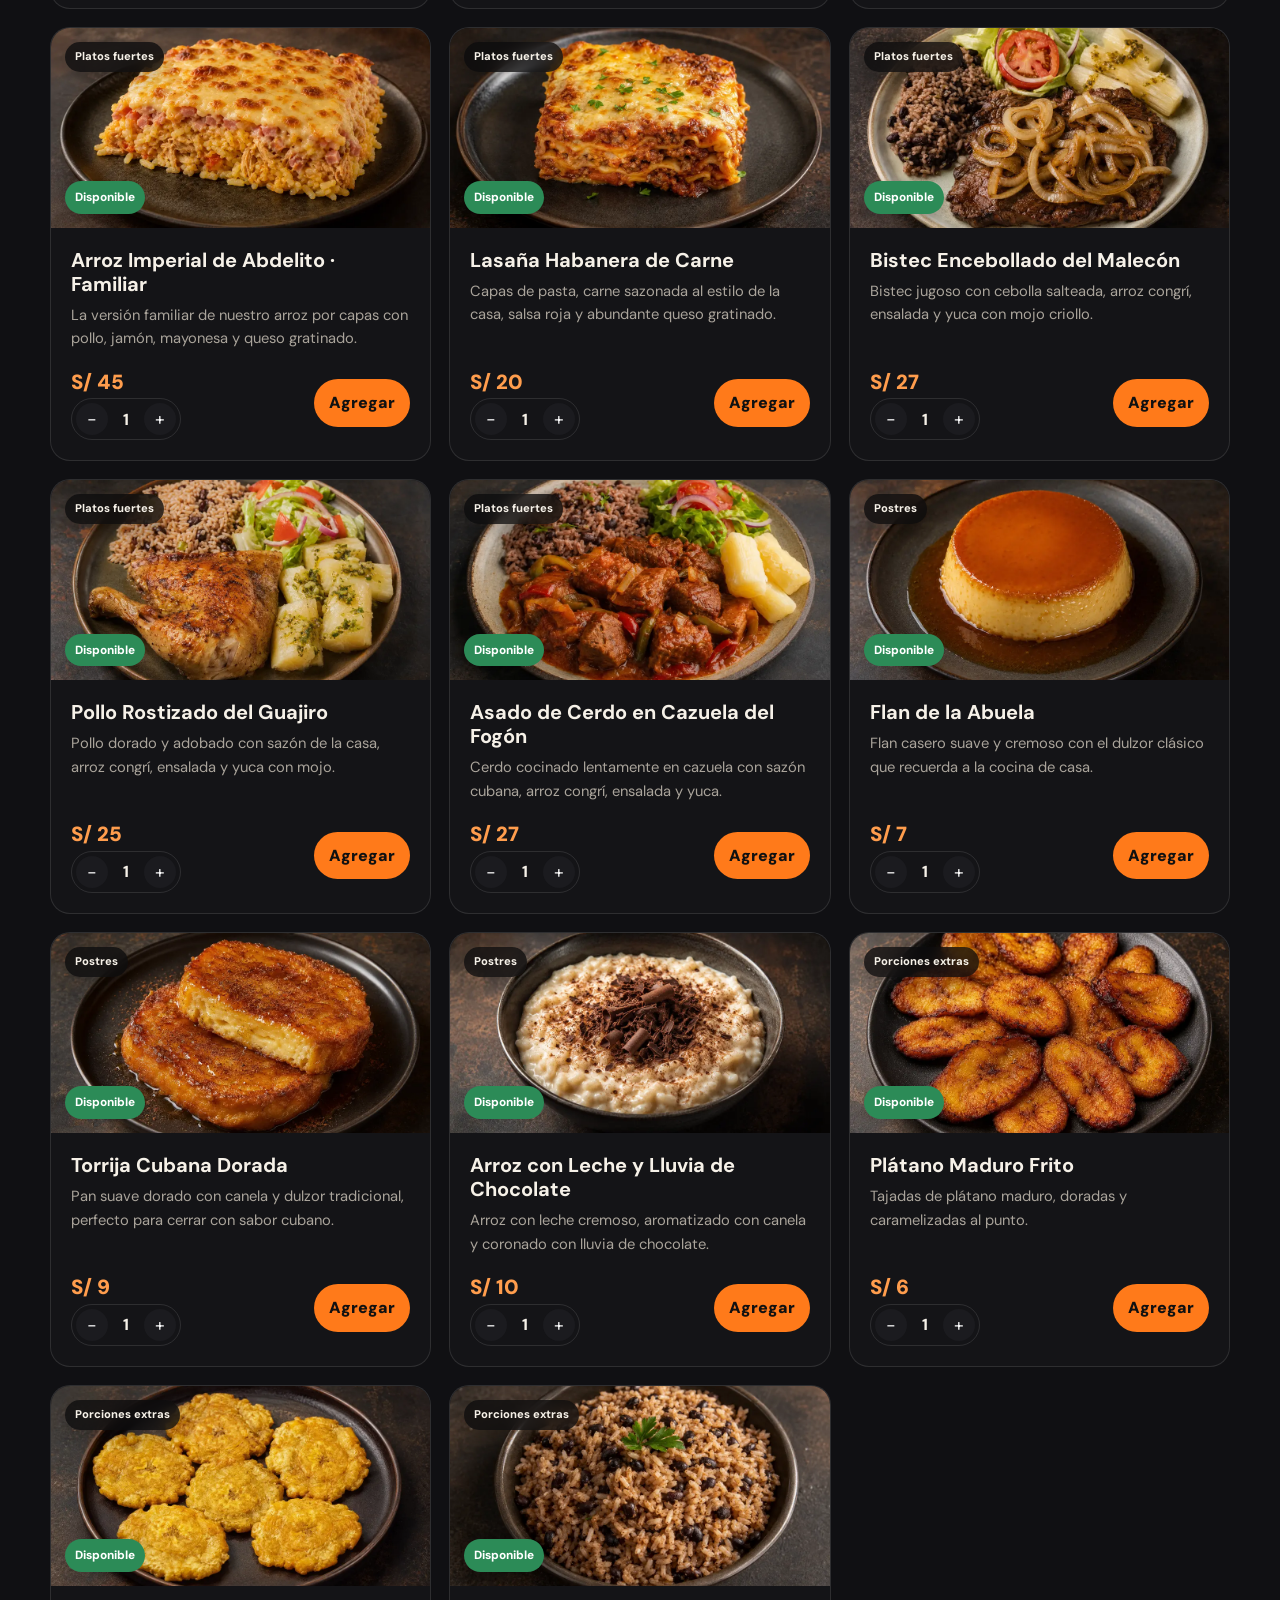
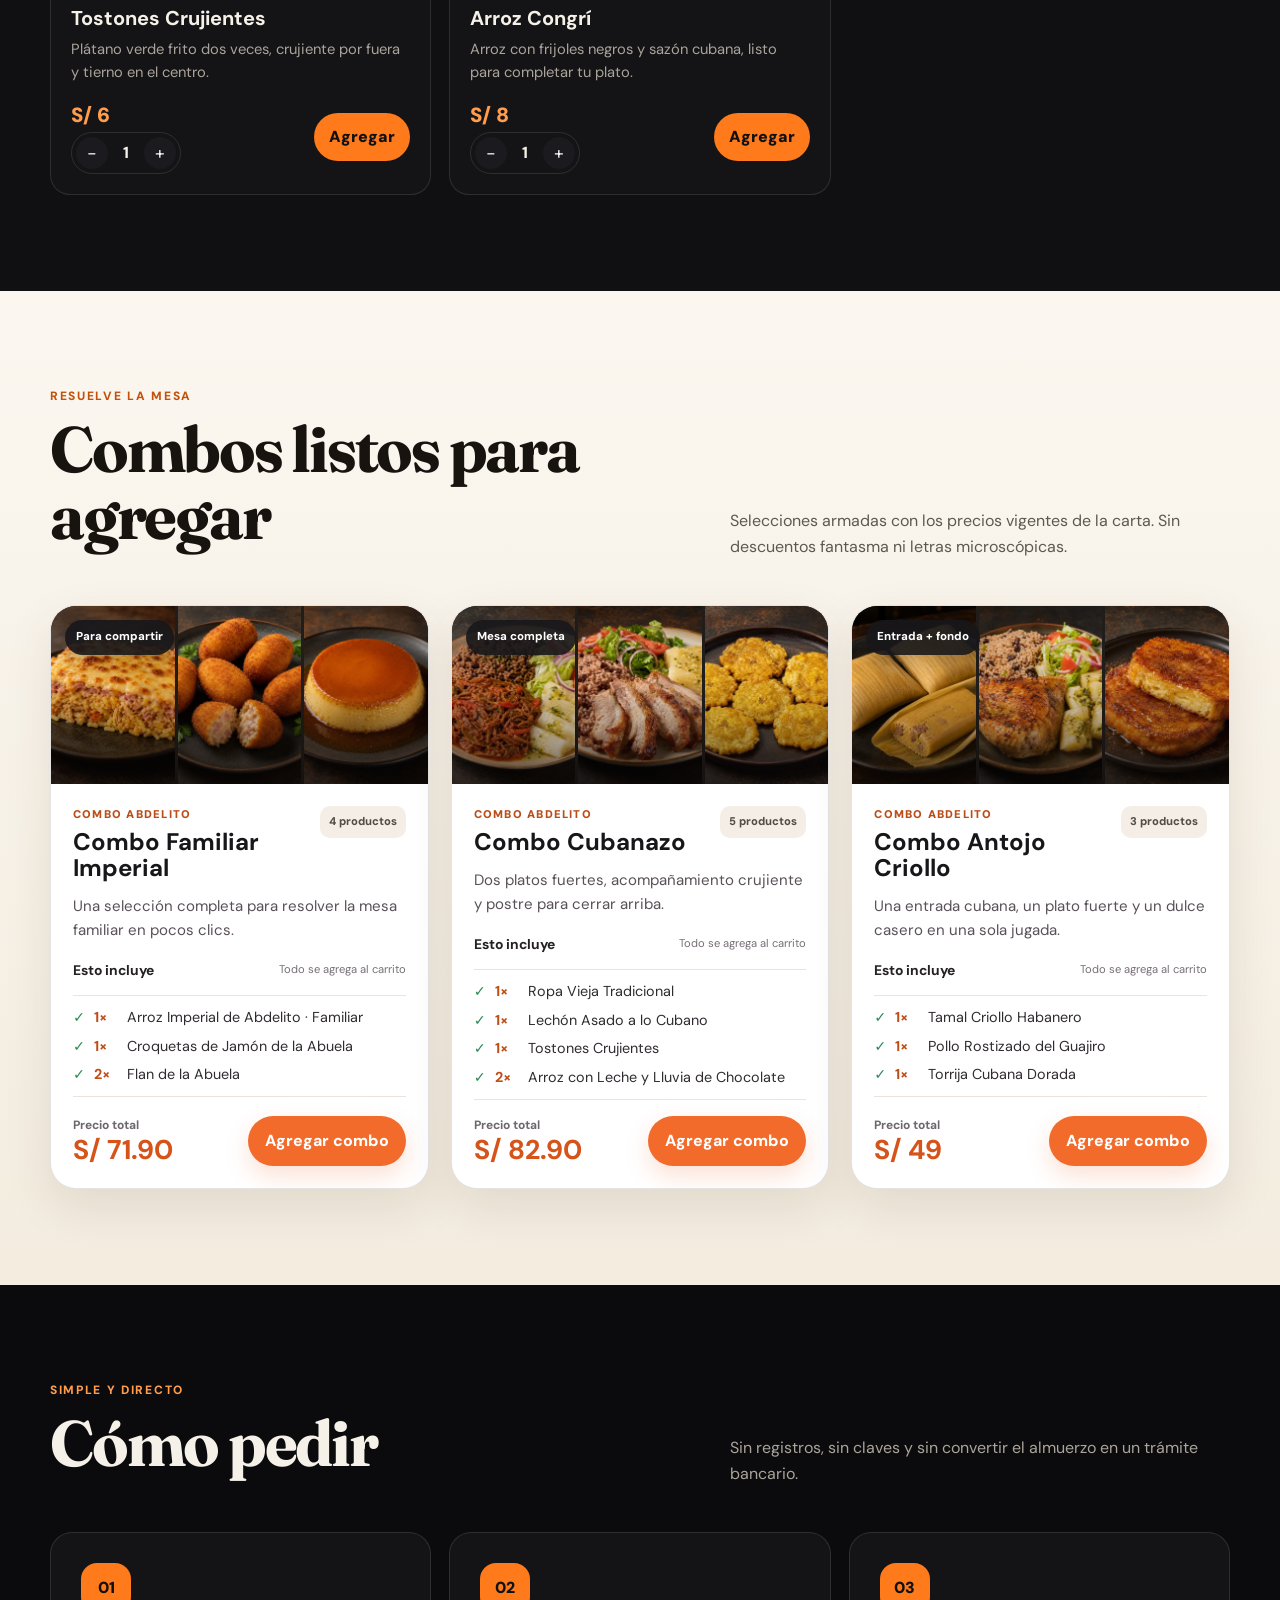
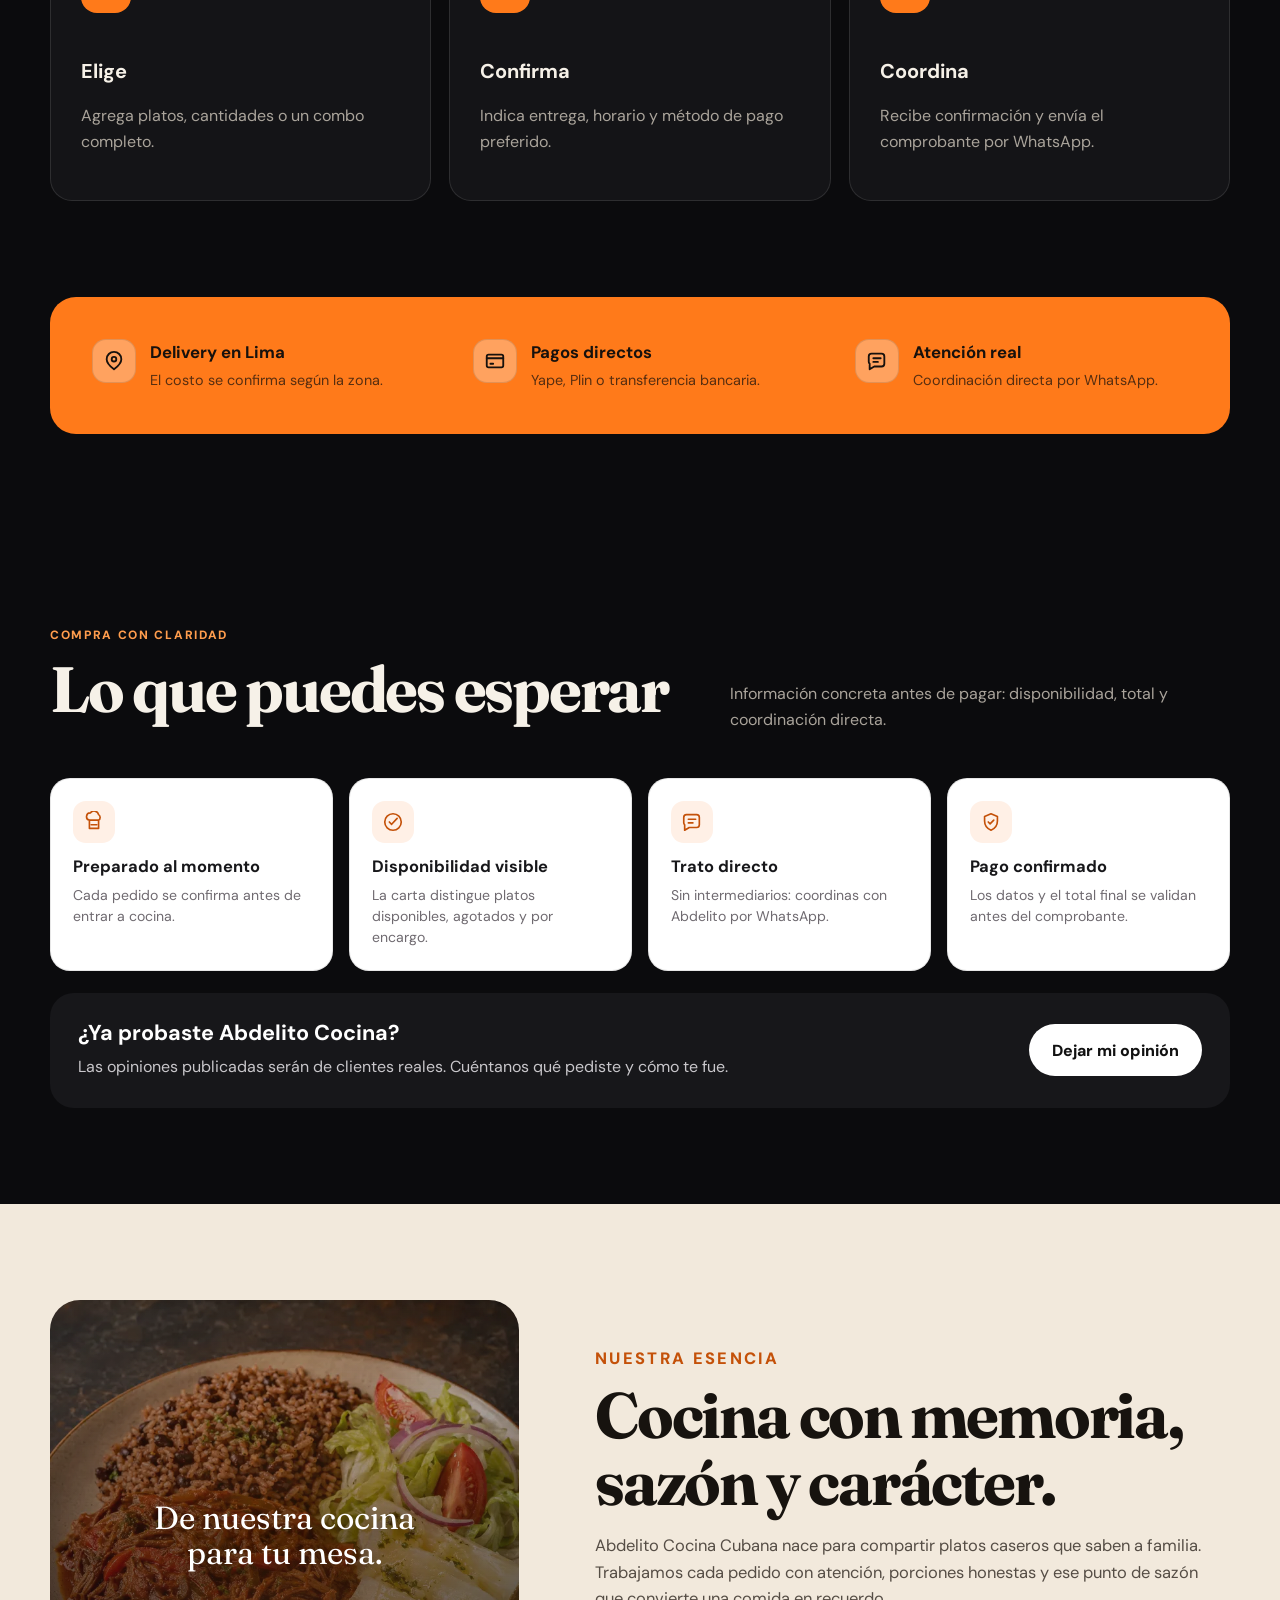
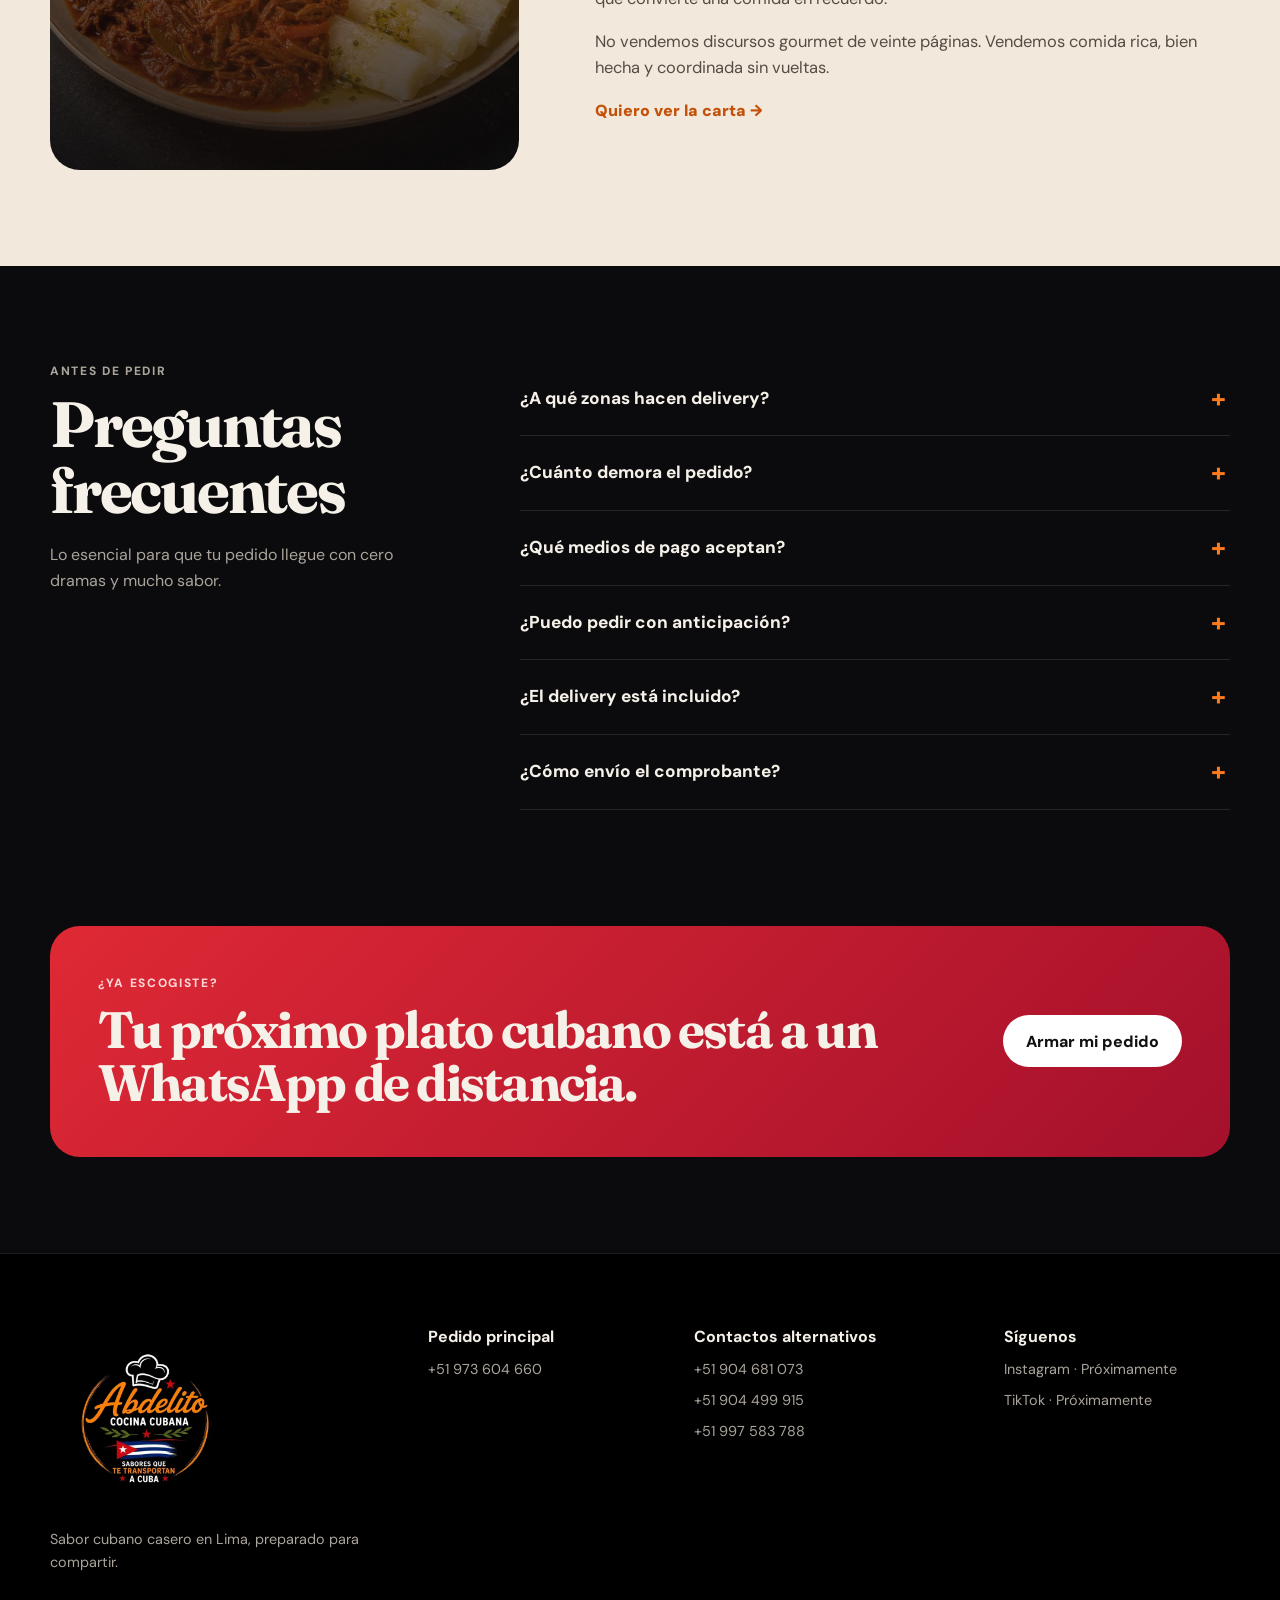
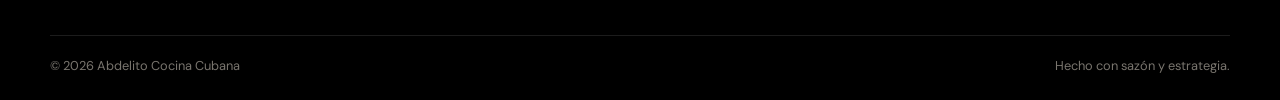
==== commit f60be05c: "Renovar fotos de arroz imperial y plátano maduro" ====
--- a/docs/index.html
+++ b/docs/index.html
@@ -190,7 +190,7 @@
   <div class="toast" data-toast role="status" aria-live="polite"></div>
 
   <script src="./business-config.js"></script>
-  <script src="./app.js?v=20260721-7"></script>
+  <script src="./app.js?v=20260722-1"></script>
   <script src="./growth.js?v=20260721-7"></script>
 </body>
 </html>
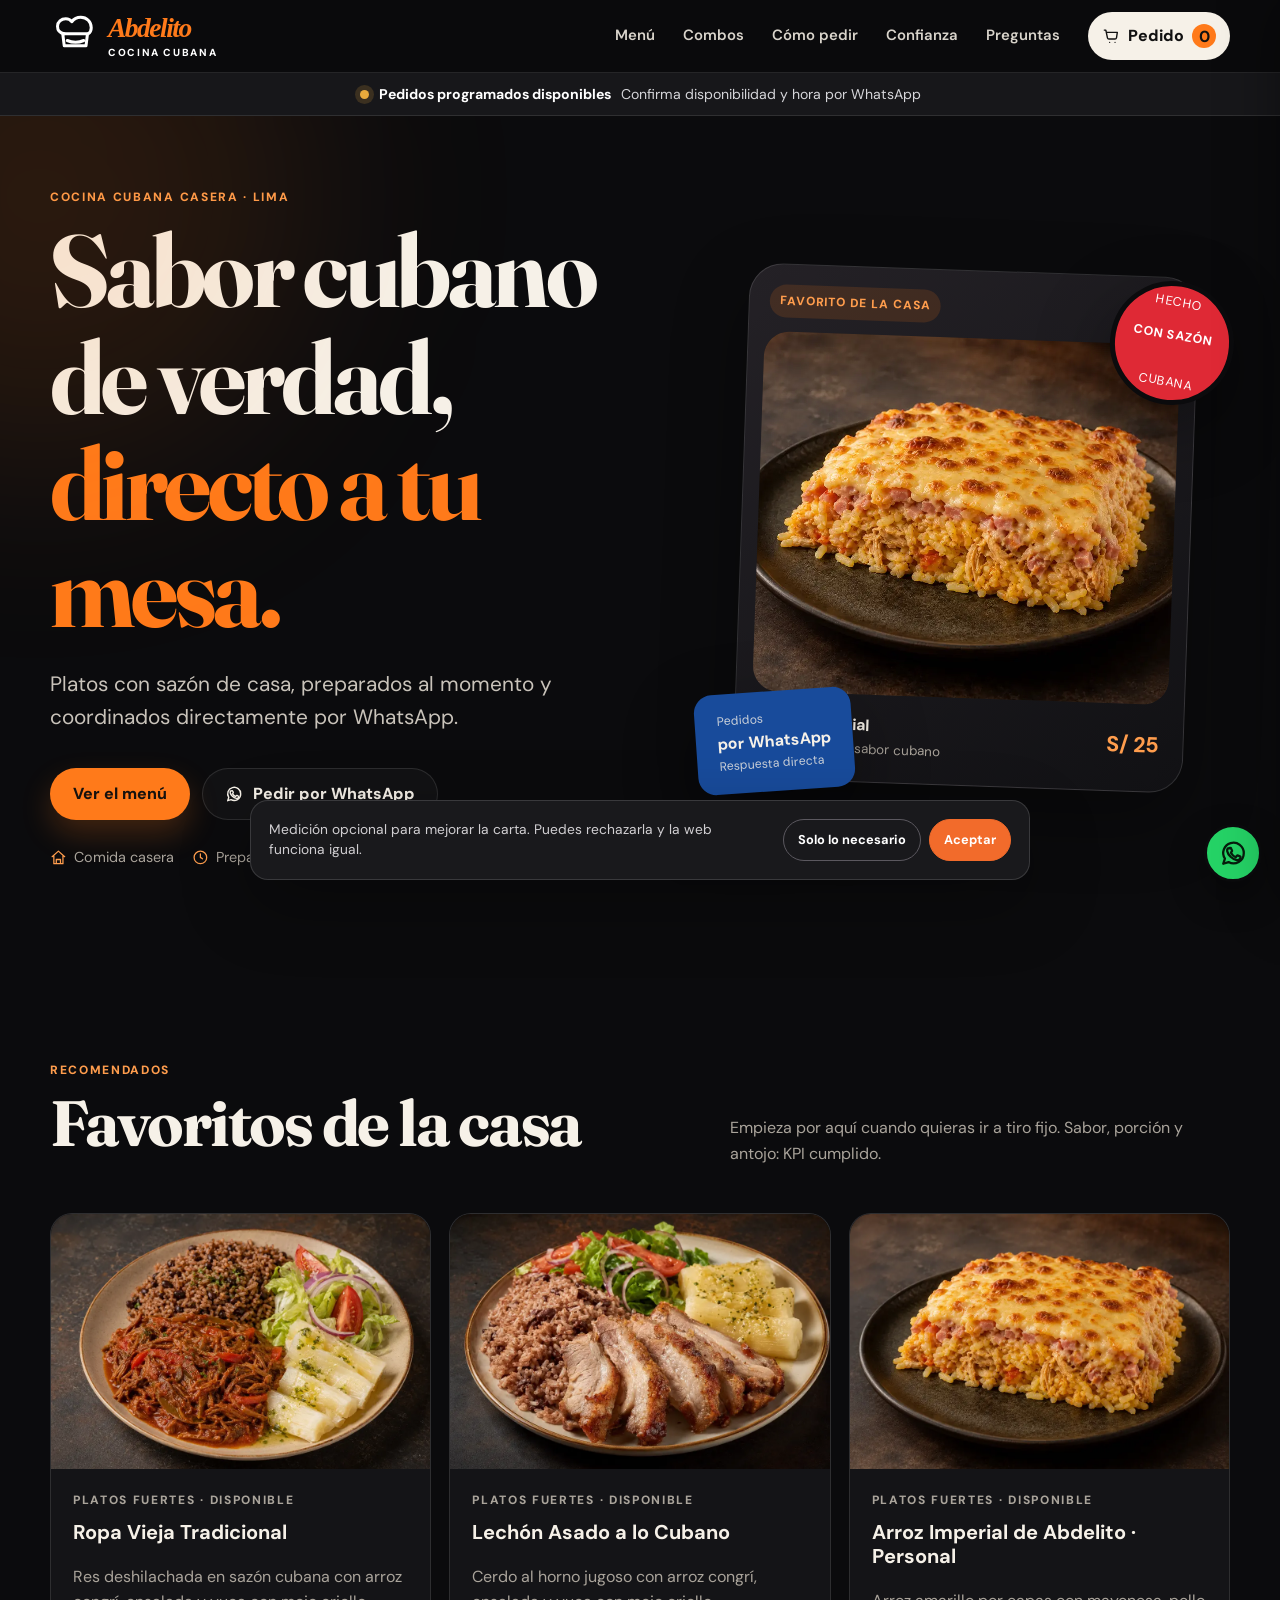
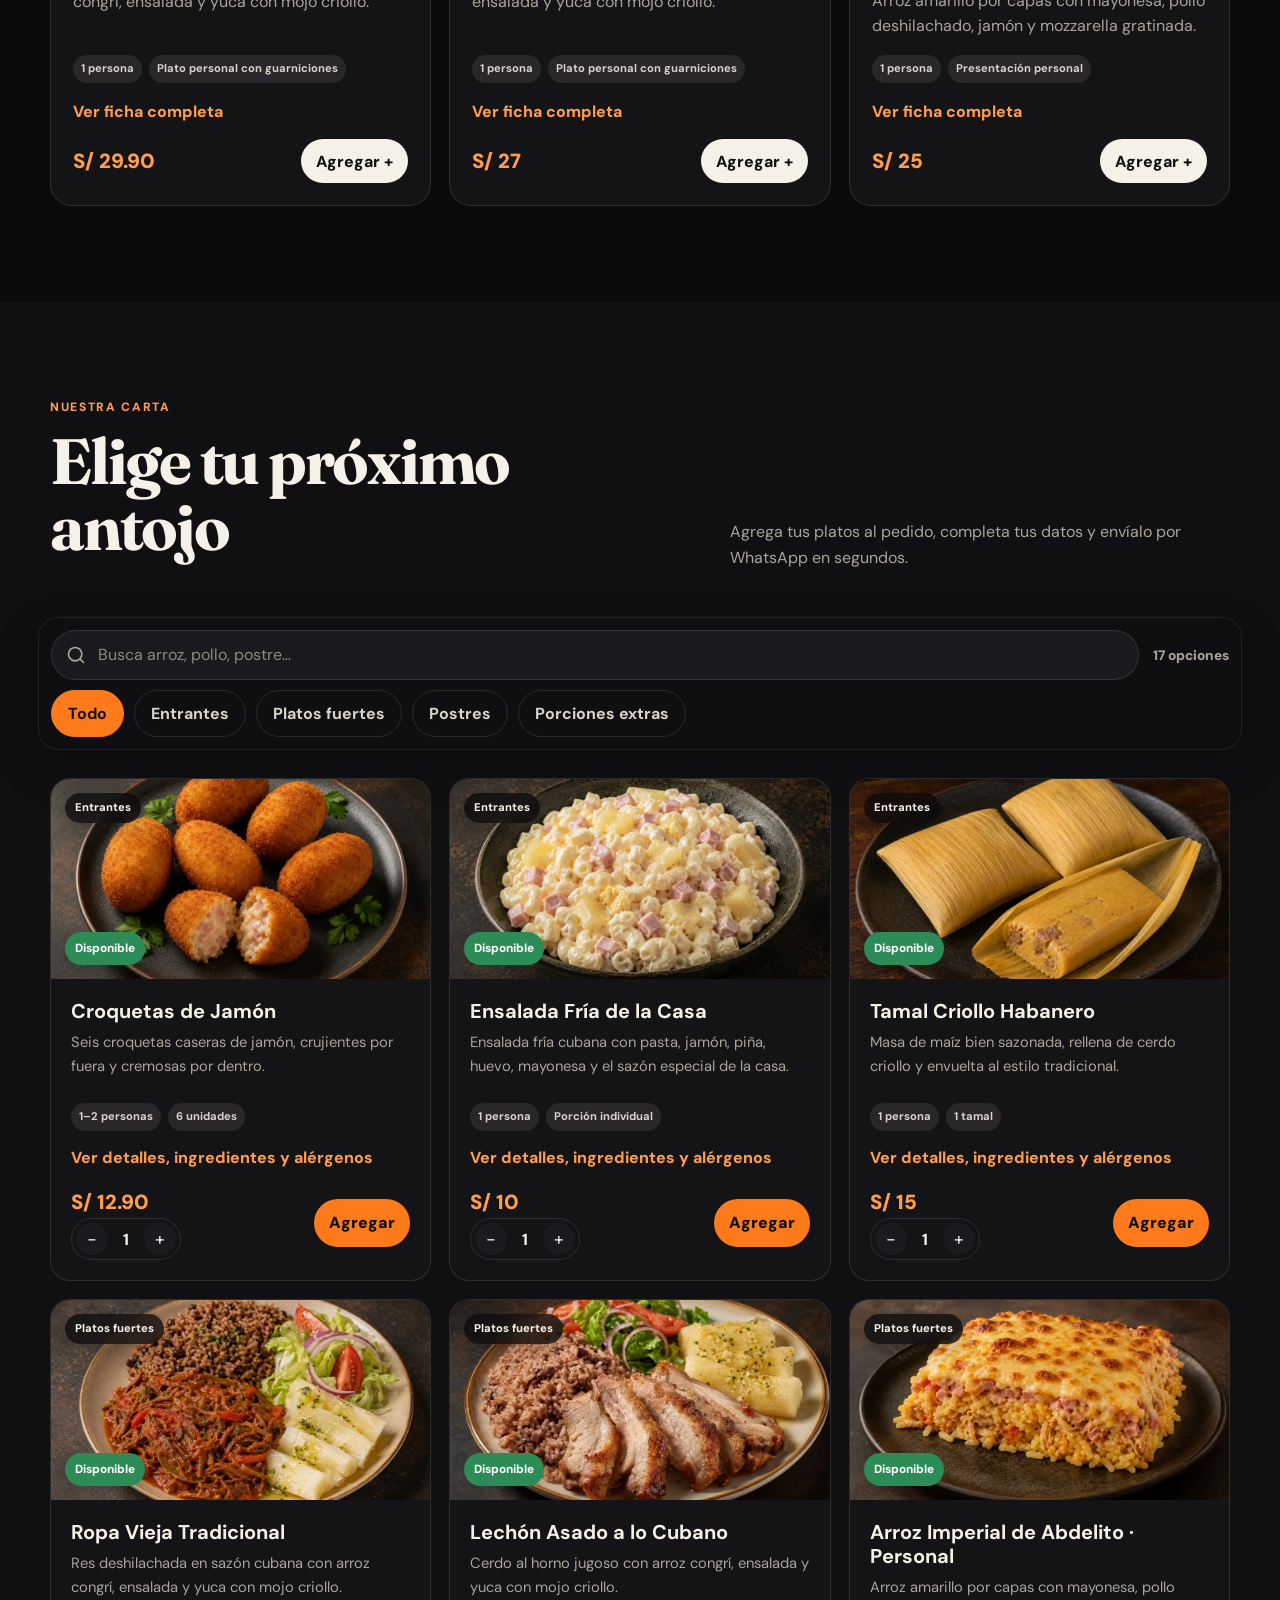
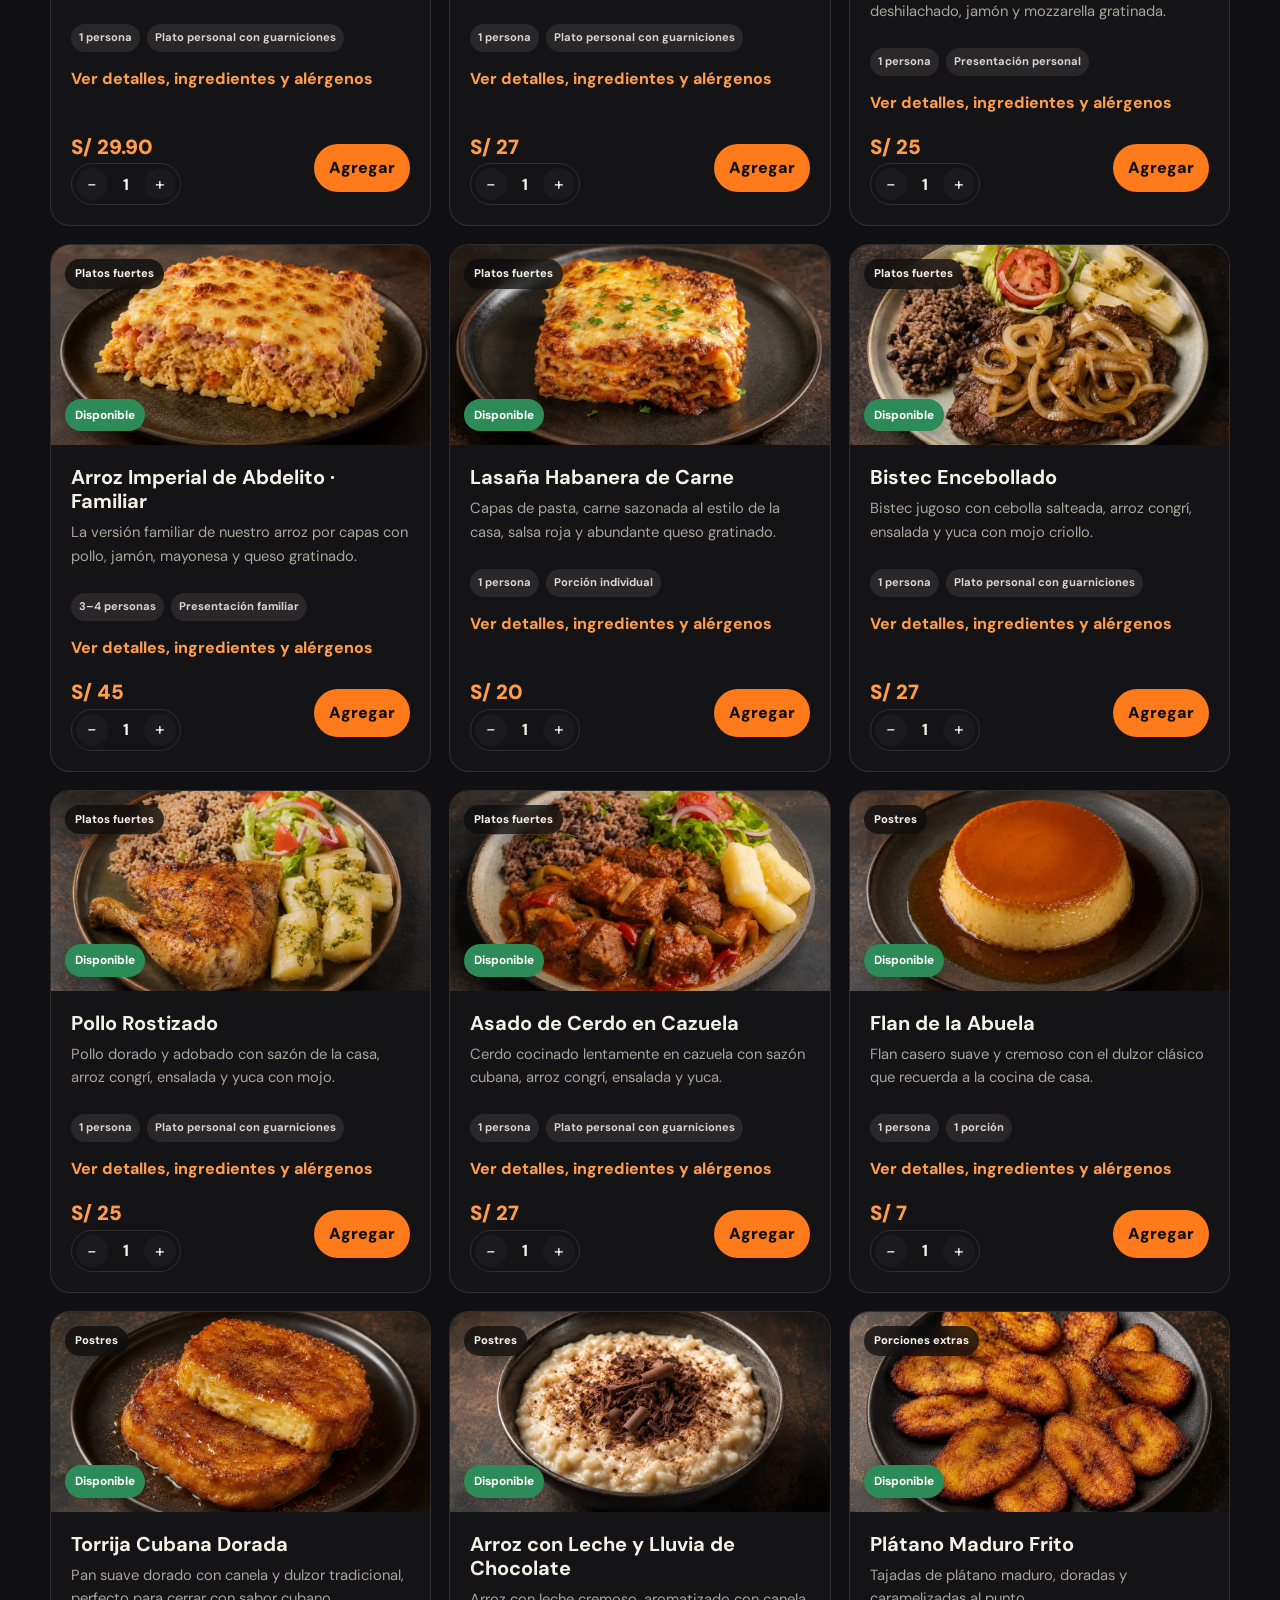
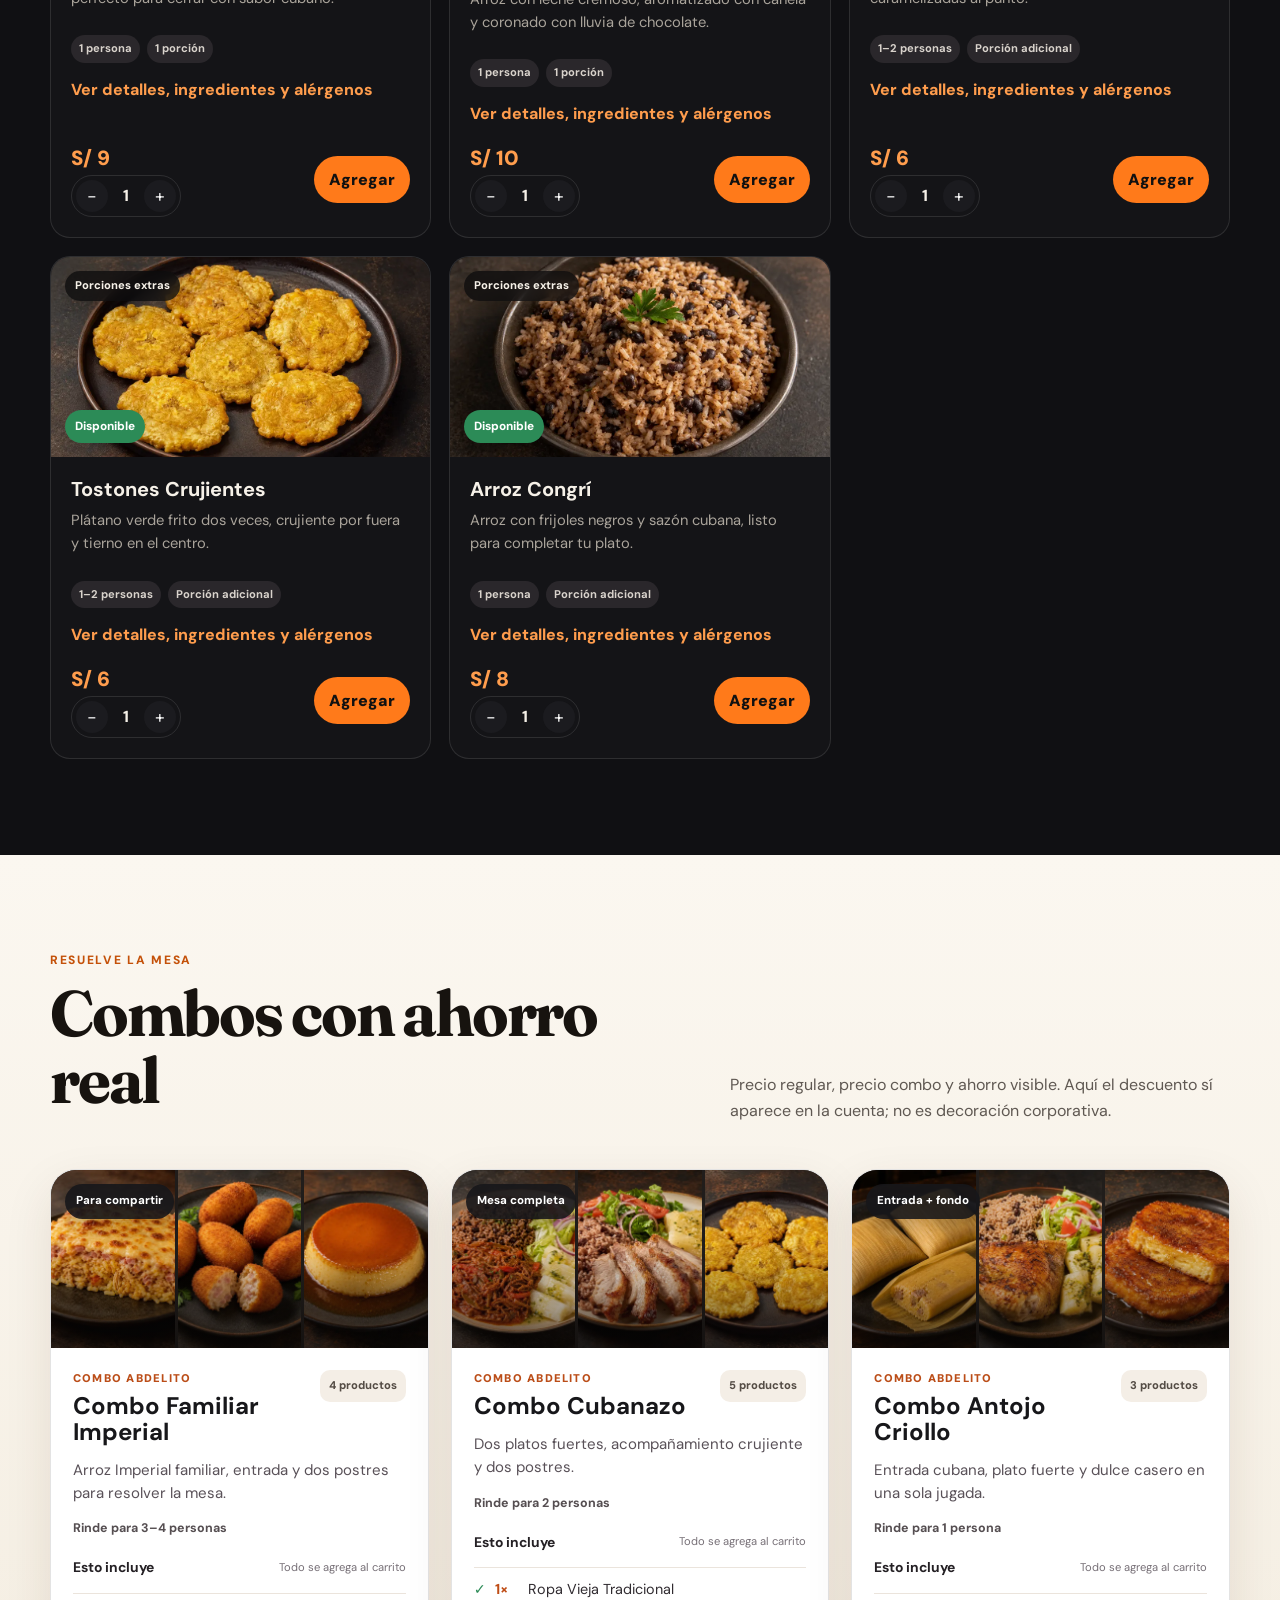
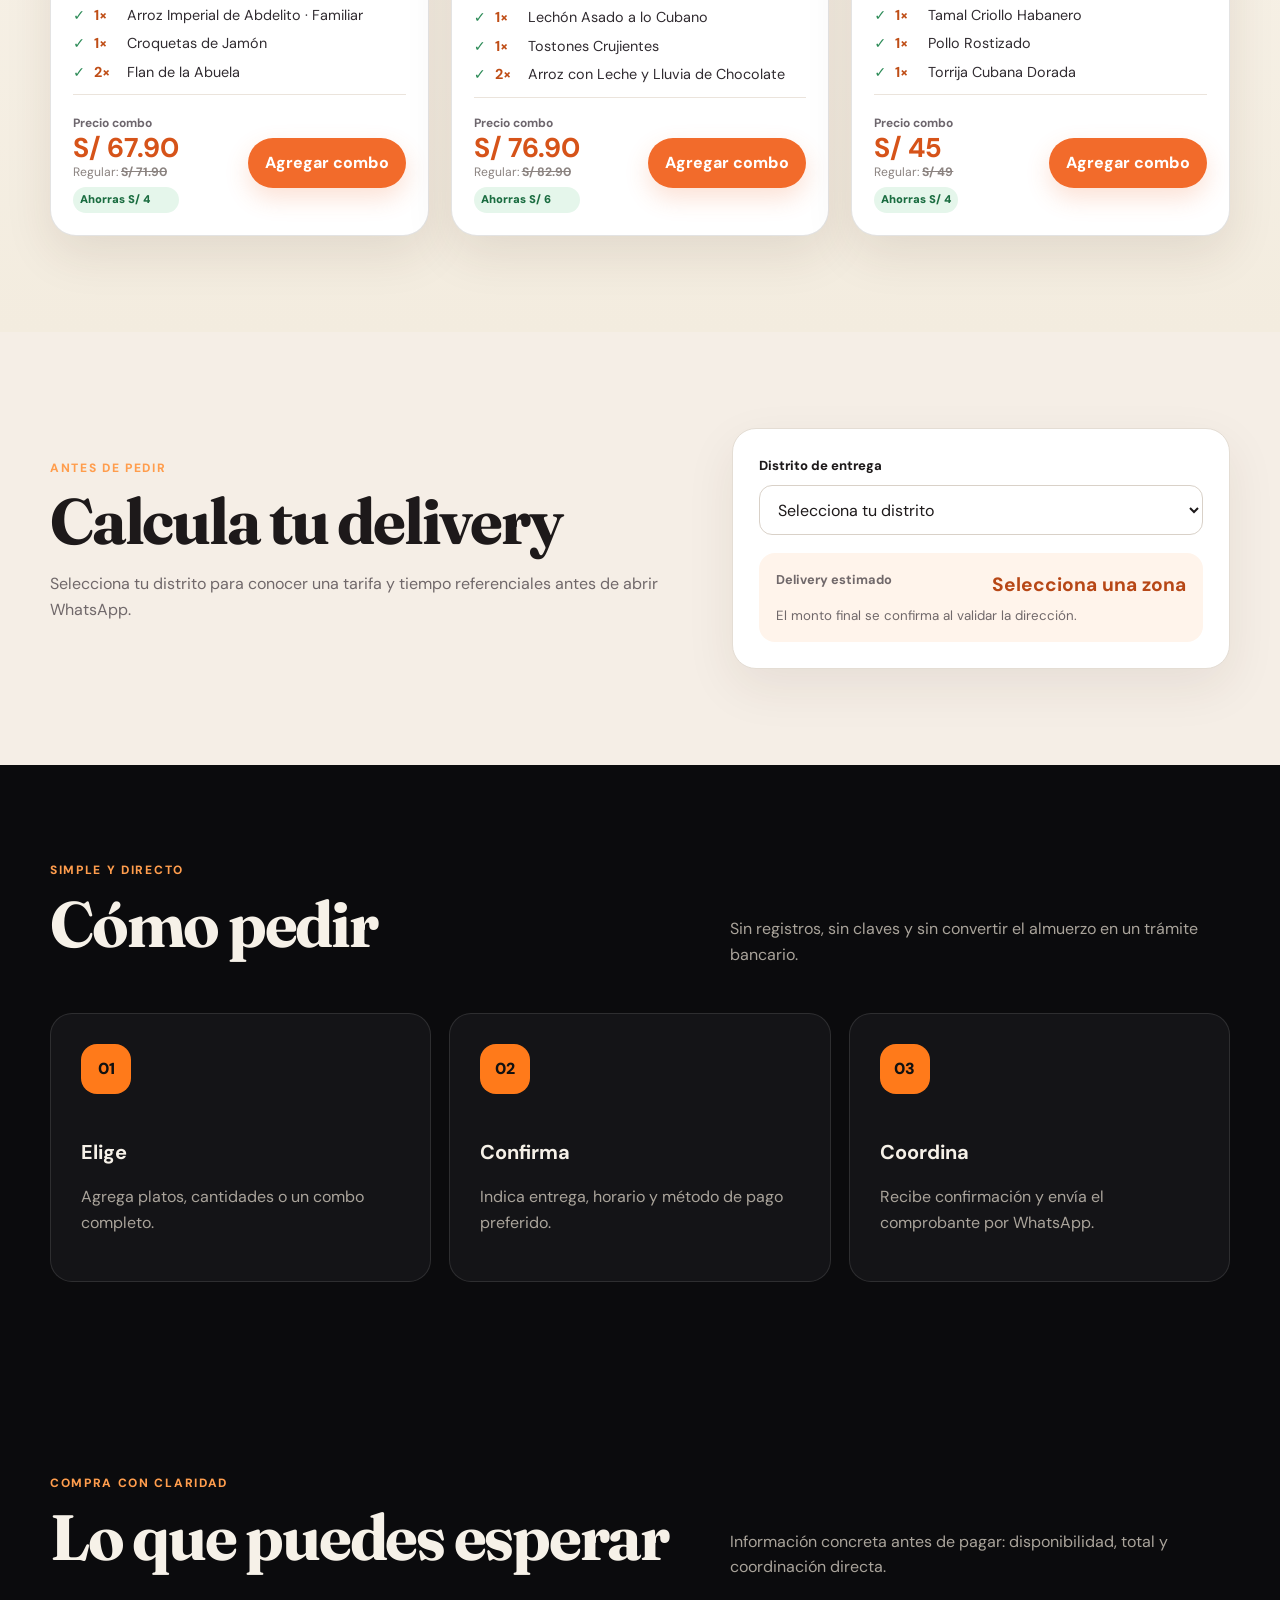
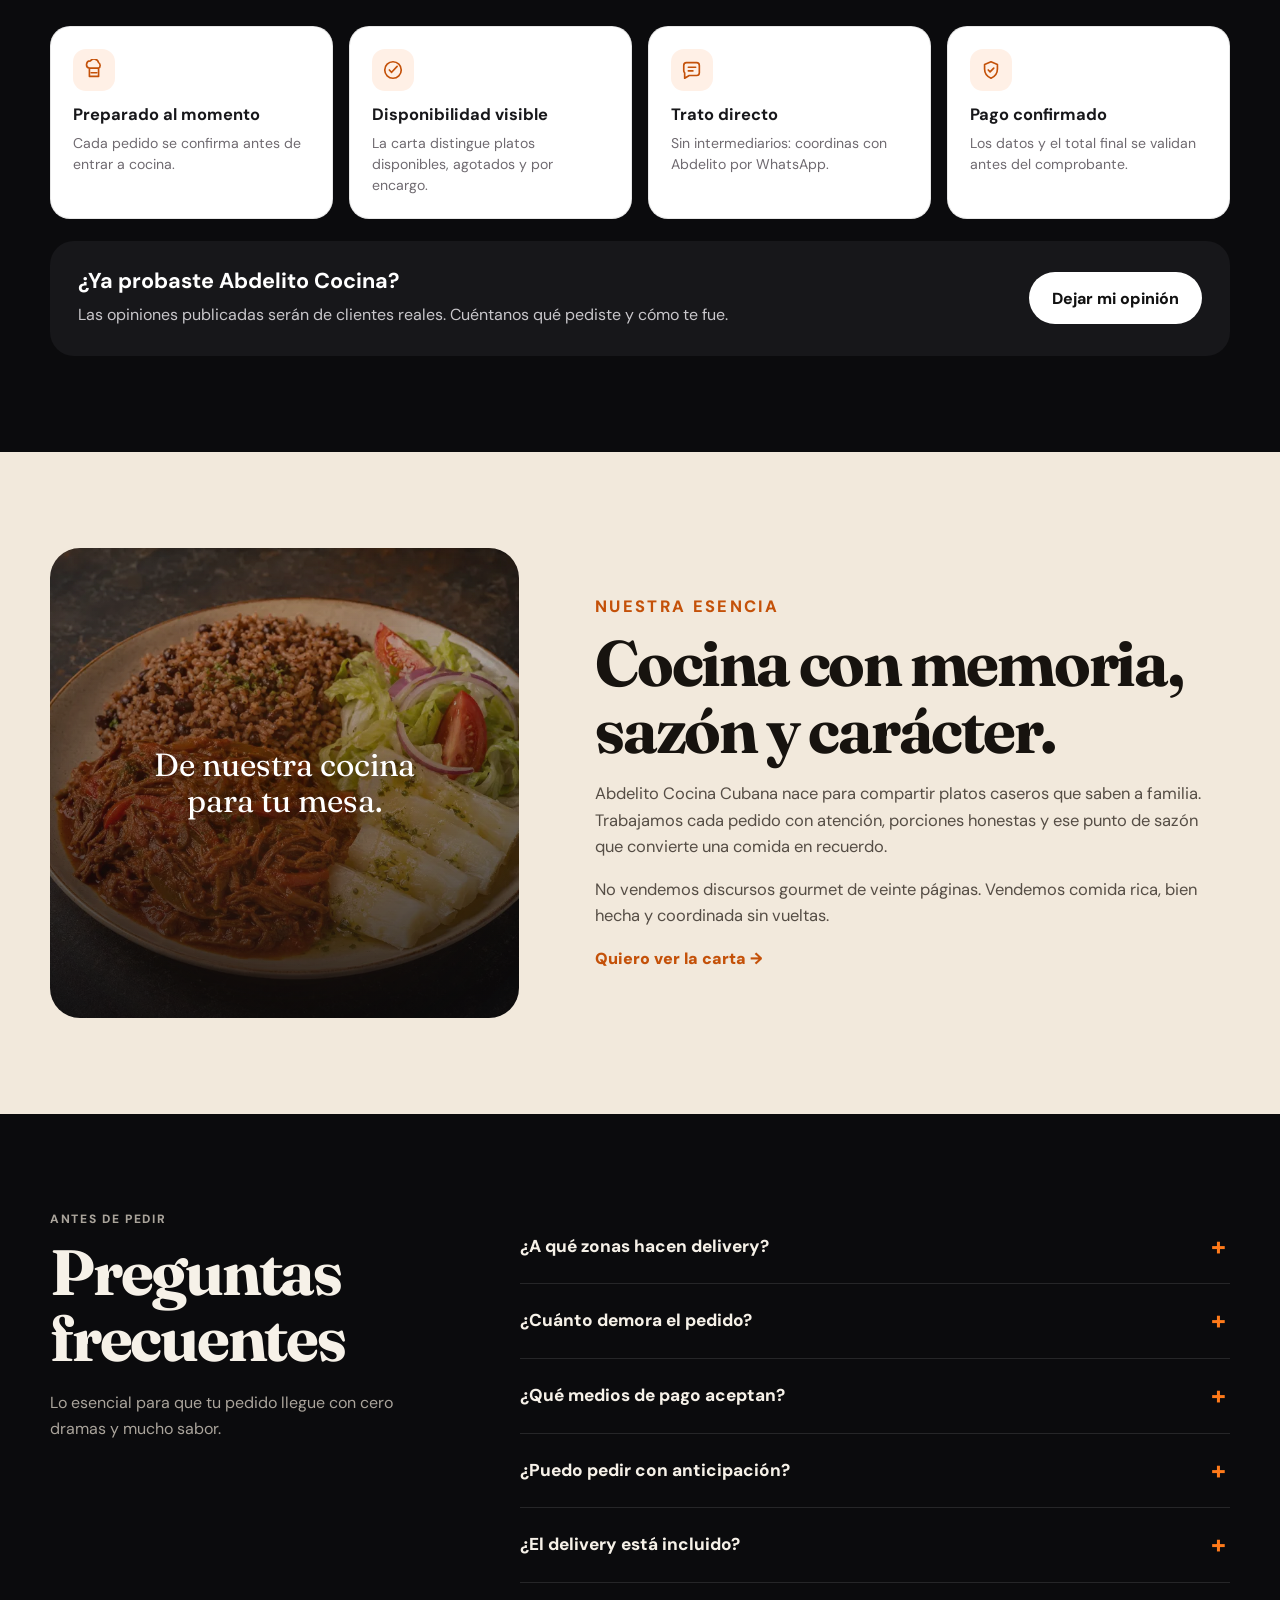
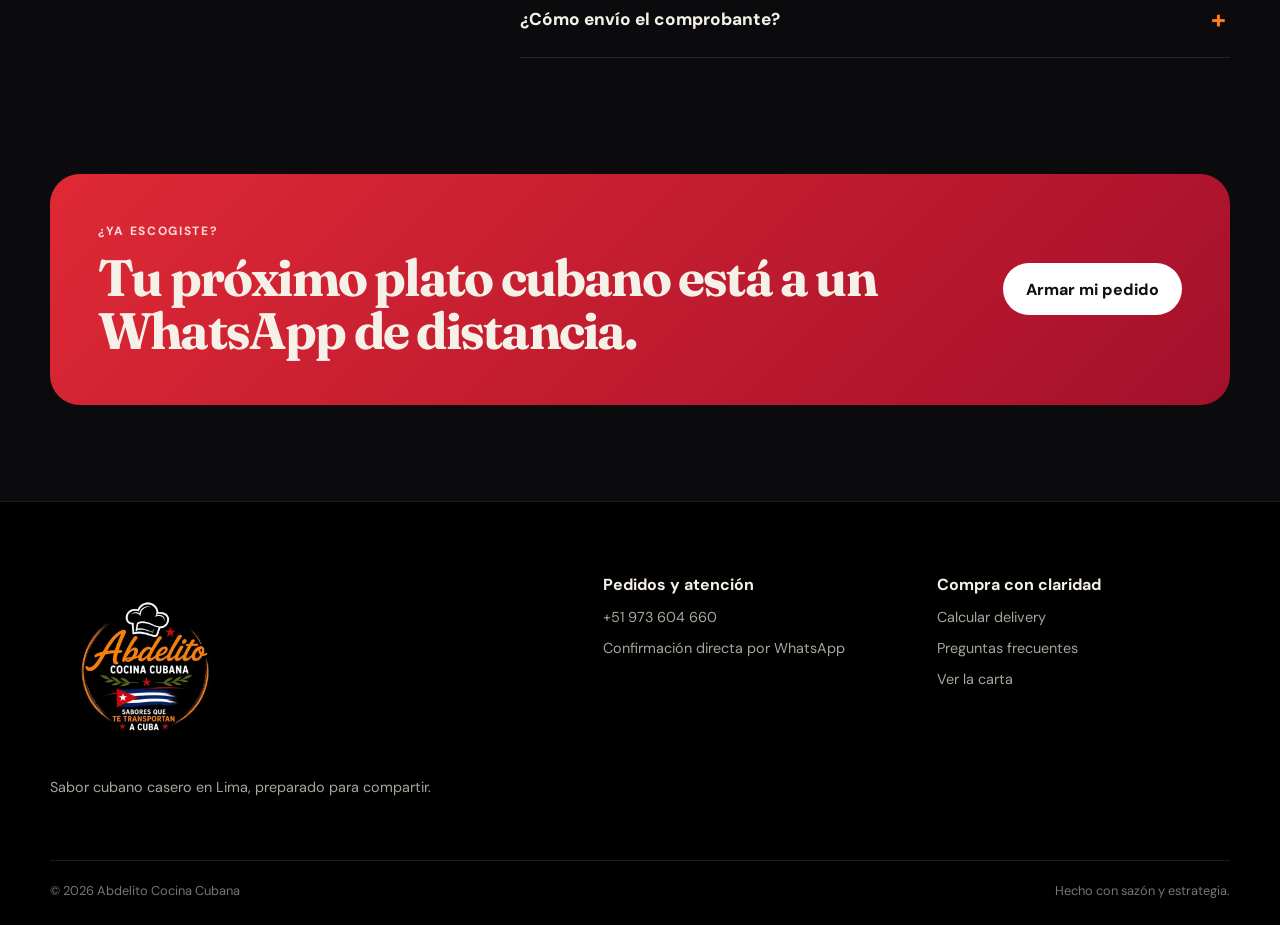
==== commit c3bcee56: "Mejorar experiencia completa de pedidos" ====
--- a/docs/index.html
+++ b/docs/index.html
@@ -18,6 +18,7 @@
   <link rel="stylesheet" href="./ux.css?v=20260721-7">
   <link rel="stylesheet" href="./growth.css?v=20260721-7">
   <link rel="stylesheet" href="./media.css?v=20260721-7">
+  <link rel="stylesheet" href="./experience.css?v=20260722-2">
   <style>.sr-only{position:absolute;width:1px;height:1px;padding:0;margin:-1px;overflow:hidden;clip:rect(0,0,0,0);white-space:nowrap;border:0}</style>
 </head>
 <body>
@@ -78,12 +79,17 @@
       </div>
     </section>
 
-    <section class="ticker" aria-label="Información de servicio"><div class="ticker-track"><span>Yape</span><i>✦</i><span>Plin</span><i>✦</i><span>Transferencia</span><i>✦</i><span>Delivery según zona</span><i>✦</i><span>Sazón cubana</span><i>✦</i><span>Yape</span><i>✦</i><span>Plin</span><i>✦</i><span>Transferencia</span><i>✦</i><span>Delivery según zona</span><i>✦</i><span>Sazón cubana</span><i>✦</i></div></section>
-
     <section class="section favorites">
       <div class="container">
         <div class="section-heading reveal"><div><p class="eyebrow">Recomendados</p><h2>Favoritos de la casa</h2></div><p>Empieza por aquí cuando quieras ir a tiro fijo. Sabor, porción y antojo: KPI cumplido.</p></div>
         <div class="favorite-grid" id="favorites-list"></div>
+      </div>
+    </section>
+
+    <section class="returning-customer" data-order-history hidden aria-labelledby="recent-order-title">
+      <div class="container recent-order-card">
+        <div><p class="eyebrow">Tu pedido reciente</p><h2 id="recent-order-title">¿Repetimos la jugada?</h2><p data-recent-order-summary></p></div>
+        <button class="button button-primary" type="button" data-repeat-order>Repetir pedido</button>
       </div>
     </section>
 
@@ -103,8 +109,19 @@
 
     <section class="section section-soft" id="combos">
       <div class="container">
-        <div class="section-heading reveal"><div><p class="eyebrow">Resuelve la mesa</p><h2>Combos listos para agregar</h2></div><p>Selecciones armadas con los precios vigentes de la carta. Sin descuentos fantasma ni letras microscópicas.</p></div>
+        <div class="section-heading reveal"><div><p class="eyebrow">Resuelve la mesa</p><h2>Combos con ahorro real</h2></div><p>Precio regular, precio combo y ahorro visible. Aquí el descuento sí aparece en la cuenta; no es decoración corporativa.</p></div>
         <div class="combo-grid" data-combo-grid></div>
+      </div>
+    </section>
+
+    <section class="section delivery-planner" id="delivery">
+      <div class="container delivery-planner-grid">
+        <div><p class="eyebrow">Antes de pedir</p><h2>Calcula tu delivery</h2><p>Selecciona tu distrito para conocer una tarifa y tiempo referenciales antes de abrir WhatsApp.</p></div>
+        <div class="delivery-quote-card">
+          <label for="delivery-preview-district">Distrito de entrega</label>
+          <select id="delivery-preview-district" data-delivery-preview><option value="">Selecciona tu distrito</option></select>
+          <div class="delivery-quote-result" data-delivery-preview-result aria-live="polite"><span>Delivery estimado</span><strong>Selecciona una zona</strong><small>El monto final se confirma al validar la dirección.</small></div>
+        </div>
       </div>
     </section>
 
@@ -113,10 +130,6 @@
         <div class="section-heading reveal"><div><p class="eyebrow">Simple y directo</p><h2>Cómo pedir</h2></div><p>Sin registros, sin claves y sin convertir el almuerzo en un trámite bancario.</p></div>
         <div class="process-grid"><article class="process-card reveal"><span>01</span><h3>Elige</h3><p>Agrega platos, cantidades o un combo completo.</p></article><article class="process-card reveal"><span>02</span><h3>Confirma</h3><p>Indica entrega, horario y método de pago preferido.</p></article><article class="process-card reveal"><span>03</span><h3>Coordina</h3><p>Recibe confirmación y envía el comprobante por WhatsApp.</p></article></div>
       </div>
-    </section>
-
-    <section class="section info-band">
-      <div class="container info-grid"><article><span class="icon-tile" aria-hidden="true"><svg class="ui-icon"><use href="#icon-location"></use></svg></span><div><strong>Delivery en Lima</strong><p>El costo se confirma según la zona.</p></div></article><article><span class="icon-tile" aria-hidden="true"><svg class="ui-icon"><use href="#icon-card"></use></svg></span><div><strong>Pagos directos</strong><p>Yape, Plin o transferencia bancaria.</p></div></article><article><span class="icon-tile" aria-hidden="true"><svg class="ui-icon"><use href="#icon-chat"></use></svg></span><div><strong>Atención real</strong><p>Coordinación directa por WhatsApp.</p></div></article></div>
     </section>
 
     <section class="section" id="confianza">
@@ -154,7 +167,7 @@
   </main>
 
   <footer class="site-footer">
-    <div class="container footer-grid"><div><a class="brand footer-brand brand-with-logo" href="#inicio"><img class="brand-logo" src="./assets/logo-header-complete.webp" width="640" height="640" alt="Abdelito Cocina Cubana · Sabores que te transportan a Cuba"></a><p>Sabor cubano casero en Lima, preparado para compartir.</p></div><div><strong>Pedido principal</strong><a href="https://wa.me/51973604660" target="_blank" rel="noopener">+51&nbsp;973&nbsp;604&nbsp;660</a></div><div><strong>Contactos alternativos</strong><a href="tel:+51904681073">+51&nbsp;904&nbsp;681&nbsp;073</a><a href="tel:+51904499915">+51&nbsp;904&nbsp;499&nbsp;915</a><a href="tel:+51997583788">+51&nbsp;997&nbsp;583&nbsp;788</a></div><div><strong>Síguenos</strong><span>Instagram · Próximamente</span><span>TikTok · Próximamente</span></div></div>
+    <div class="container footer-grid footer-grid-simple"><div><a class="brand footer-brand brand-with-logo" href="#inicio"><img class="brand-logo" src="./assets/logo-header-complete.webp" width="640" height="640" alt="Abdelito Cocina Cubana · Sabores que te transportan a Cuba"></a><p>Sabor cubano casero en Lima, preparado para compartir.</p></div><div><strong>Pedidos y atención</strong><a href="https://wa.me/51973604660" target="_blank" rel="noopener">+51&nbsp;973&nbsp;604&nbsp;660</a><span>Confirmación directa por WhatsApp</span></div><div><strong>Compra con claridad</strong><a href="#delivery">Calcular delivery</a><a href="#faq">Preguntas frecuentes</a><a href="#menu">Ver la carta</a></div></div>
     <div class="container footer-bottom"><span>© <span id="year"></span> Abdelito Cocina Cubana</span><span>Hecho con sazón y estrategia.</span></div>
   </footer>
 
@@ -171,26 +184,46 @@
       <form class="checkout-form" data-checkout-form novalidate>
         <div class="form-field"><label for="customer-name">Nombre *</label><input id="customer-name" name="name" type="text" autocomplete="name" placeholder="¿Cómo te llamas?" required></div>
         <div class="form-field"><label for="customer-method">Modalidad *</label><select id="customer-method" name="method"><option>Delivery</option><option>Recojo</option></select></div>
-        <div class="form-field"><label for="customer-address">Distrito y dirección</label><input id="customer-address" name="address" type="text" autocomplete="address-line1" placeholder="Ej. Pueblo Libre, Jr. ..."><small class="field-help">Obligatorio para delivery. El costo se confirma según zona.</small></div>
+        <div class="delivery-fields" data-delivery-fields>
+          <div class="form-field"><label for="customer-district">Distrito *</label><select id="customer-district" name="district"><option value="">Selecciona tu distrito</option></select><small class="field-help" data-district-help>Te mostraremos el costo estimado antes de enviar.</small></div>
+          <div class="form-field"><label for="customer-address">Dirección y referencia *</label><input id="customer-address" name="address" type="text" autocomplete="street-address" placeholder="Jirón, número y referencia"><small class="field-help">El costo final se valida con la dirección exacta.</small></div>
+        </div>
         <div class="form-field"><label for="customer-schedule">Horario preferido</label><select id="customer-schedule" name="schedule"><option>Lo antes posible</option><option>Almuerzo · 12:00 a 3:00 p. m.</option><option>Tarde · 3:00 a 6:00 p. m.</option><option>Cena · 6:00 a 9:00 p. m.</option><option>Coordinar por WhatsApp</option></select><small class="field-help">Es una preferencia; la hora se confirma por WhatsApp.</small></div>
+        <div class="checkout-live-summary" data-checkout-live-summary aria-live="polite"><span>Productos</span><strong data-live-products>S/ 0</strong><span>Ahorro combo</span><strong data-live-discount>—</strong><span>Delivery estimado</span><strong data-live-delivery>Por seleccionar</strong><span class="checkout-live-total">Total estimado</span><strong class="checkout-live-total" data-live-total>S/ 0</strong></div>
         <fieldset class="form-field"><legend>Método de pago preferido</legend><div class="payment-options" data-payment-options></div><p class="payment-note">Los datos de pago y el total final se confirman por WhatsApp antes de enviar el comprobante.</p></fieldset>
         <div class="form-field"><label for="customer-notes">Observaciones</label><textarea id="customer-notes" name="notes" rows="3" placeholder="Sin cebolla, horario, referencia, etc."></textarea></div>
         <p class="form-error" data-form-error role="alert" aria-live="assertive"></p>
         <button class="sr-only" type="submit">Confirmar pedido por WhatsApp</button>
       </form>
     </div>
-    <div class="cart-footer"><div class="summary-row"><span>Subtotal</span><strong data-subtotal>S/ 0</strong></div><div class="summary-row muted"><span>Delivery</span><span>Se confirma según zona</span></div><button class="button button-primary button-full" type="button" data-send-order><svg class="ui-icon" aria-hidden="true"><use href="#icon-whatsapp"></use></svg>Confirmar por WhatsApp</button><small>Se abrirá WhatsApp con tu pedido, modalidad y pago preferido.</small></div>
+    <div class="cart-footer"><div class="summary-row"><span>Productos</span><strong data-subtotal>S/ 0</strong></div><div class="summary-row savings-row" data-savings-row hidden><span>Ahorro por combos</span><strong data-savings-total>− S/ 0</strong></div><div class="summary-row muted"><span>Delivery estimado</span><span data-delivery-total>Selecciona distrito</span></div><div class="summary-row grand-total-row"><span>Total estimado</span><strong data-grand-total>S/ 0</strong></div><button class="button button-primary button-full" type="button" data-send-order><svg class="ui-icon" aria-hidden="true"><use href="#icon-whatsapp"></use></svg><span data-send-order-label>Confirmar por WhatsApp</span></button><small>El total final y la disponibilidad se confirman antes del pago.</small></div>
   </aside>
+
+  <div class="product-detail-modal" data-product-detail hidden>
+    <div class="product-detail-card" role="dialog" aria-modal="true" aria-labelledby="product-detail-title">
+      <button class="product-detail-close" type="button" data-close-product aria-label="Cerrar detalles">×</button>
+      <div class="product-detail-media"><img data-product-detail-image src="" alt=""><span>Imagen referencial</span></div>
+      <div class="product-detail-content">
+        <p class="eyebrow" data-product-detail-category></p><h2 id="product-detail-title" data-product-detail-title></h2><p class="product-detail-description" data-product-detail-description></p>
+        <div class="product-facts"><div><small>Presentación</small><strong data-product-detail-portion></strong></div><div><small>Rinde para</small><strong data-product-detail-serves></strong></div><div><small>Preparación</small><strong data-product-detail-prep></strong></div></div>
+        <div class="product-detail-columns"><div><h3>Qué incluye</h3><ul data-product-detail-includes></ul></div><div><h3>Alérgenos declarados</h3><div class="allergen-list" data-product-detail-allergens></div></div></div>
+        <p class="cross-contact-note">Si tienes una alergia severa, consúltala por WhatsApp antes de pedir. La cocina puede manejar otros alérgenos y existir contacto cruzado.</p>
+        <label class="product-note-label" for="product-note">Personaliza este plato</label><textarea id="product-note" rows="2" data-product-note placeholder="Ej. sin cebolla, cambiar guarnición…"></textarea><small data-product-detail-options></small>
+        <div class="product-detail-actions"><strong data-product-detail-price></strong><button class="button button-primary" type="button" data-detail-add>Agregar al pedido</button></div>
+      </div>
+    </div>
+  </div>
 
   <div class="order-confirmation" data-order-confirmation hidden>
     <div class="order-confirmation-card" role="dialog" aria-modal="true" aria-labelledby="confirmation-title" aria-describedby="confirmation-description"><p class="eyebrow">Pedido preparado</p><h2 id="confirmation-title">Tu resumen ya está en WhatsApp</h2><p id="confirmation-description">Conserva este código para identificar el pedido: <strong class="order-code" data-order-code>AC-000000</strong></p><p>Pago preferido: <strong data-confirmation-payment>Yape</strong>. Espera la confirmación del total y luego adjunta el comprobante en el chat.</p><div class="confirmation-actions"><a class="button button-primary" data-send-receipt href="#" target="_blank" rel="noopener">Abrir chat para enviar comprobante</a><button class="confirmation-close" type="button" data-confirmation-close>Seguir viendo la carta</button></div></div>
   </div>
 
-  <div class="consent-banner" data-consent hidden><p>Usamos medición opcional para saber qué platos interesan y mejorar la carta. La web funciona igual si la rechazas.</p><div class="consent-actions"><button class="consent-decline" type="button" data-consent-decline>Solo lo necesario</button><button class="consent-accept" type="button" data-consent-accept>Aceptar medición</button></div></div>
+  <div class="consent-banner" data-consent hidden><p>Medición opcional para mejorar la carta. Puedes rechazarla y la web funciona igual.</p><div class="consent-actions"><button class="consent-decline" type="button" data-consent-decline>Solo lo necesario</button><button class="consent-accept" type="button" data-consent-accept>Aceptar</button></div></div>
   <div class="toast" data-toast role="status" aria-live="polite"></div>
 
-  <script src="./business-config.js"></script>
+  <script src="./business-config.js?v=20260722-2"></script>
   <script src="./app.js?v=20260722-1"></script>
-  <script src="./growth.js?v=20260721-7"></script>
+  <script src="./growth.js?v=20260722-2"></script>
+  <script src="./experience.js?v=20260722-2"></script>
 </body>
 </html>
--- a/docs/experience.css
+++ b/docs/experience.css
@@ -0,0 +1,22 @@
+:root{--exp-ink:#1d191a;--exp-muted:#70686a;--exp-cream:#f7f2eb;--exp-line:#e4ddd4;--exp-green:#24794a}
+
+.product-card .dish-art,.favorite-card .favorite-art{cursor:pointer}.product-card .dish-art::after,.favorite-card .favorite-art::after{content:"Imagen referencial";position:absolute;inset:auto 10px 10px auto;display:block;width:auto;height:auto;padding:4px 7px;border-radius:7px;background:rgba(10,10,12,.72);color:#fff;font-size:.62rem;font-weight:700;line-height:1;letter-spacing:.02em;backdrop-filter:blur(6px);z-index:3}
+.product-meta-row{display:flex;flex-wrap:wrap;gap:7px;margin:10px 0 14px}.product-meta-row span{padding:5px 8px;border-radius:999px;background:#2a272b;color:#d9d3cc;font-size:.7rem;font-weight:700}.product-more{border:0;background:transparent;color:#ff9d4d;padding:0;margin:0 0 15px;text-align:left;font:inherit;font-weight:800;cursor:pointer}.product-more:hover{text-decoration:underline}.favorite-content .product-more{margin-top:2px}.favorite-content .product-meta-row{margin-top:auto}.favorite-content .card-row{margin-top:0}
+
+.returning-customer{padding:0 0 44px;background:#0b0b0d}.returning-customer[hidden]{display:none}.recent-order-card{display:flex;justify-content:space-between;align-items:center;gap:28px;padding:26px 30px;border:1px solid rgba(255,255,255,.12);border-radius:24px;background:linear-gradient(120deg,#1c1a1e,#121214)}.recent-order-card h2{font-size:clamp(1.8rem,4vw,2.8rem);margin:0 0 6px}.recent-order-card p:last-child{margin:0;color:#bbb4ac}.recent-order-card .button{flex:0 0 auto}
+
+.delivery-planner{background:#f5eee6;color:var(--exp-ink)}.delivery-planner-grid{display:grid;grid-template-columns:minmax(0,1fr) minmax(340px,.8fr);gap:60px;align-items:center}.delivery-planner h2{margin-bottom:16px}.delivery-planner p:not(.eyebrow){max-width:640px;color:var(--exp-muted)}.delivery-quote-card{padding:26px;border:1px solid var(--exp-line);border-radius:24px;background:#fff;box-shadow:0 18px 50px rgba(60,40,25,.08)}.delivery-quote-card label{display:block;margin-bottom:9px;font-size:.82rem;font-weight:800}.delivery-quote-card select{width:100%;min-height:50px;padding:0 14px;border:1px solid #d9d1c8;border-radius:13px;background:#fff;color:var(--exp-ink);font:inherit}.delivery-quote-result{display:grid;grid-template-columns:1fr auto;gap:6px 16px;margin-top:18px;padding:17px;border-radius:16px;background:#fff4eb}.delivery-quote-result span{color:var(--exp-muted);font-size:.8rem;font-weight:700}.delivery-quote-result strong{color:#b74716;font-size:1.2rem}.delivery-quote-result small{grid-column:1/-1;color:var(--exp-muted);line-height:1.4}
+
+.combo-regular{display:block;color:#8b8380;font-size:.76rem}.combo-regular s{font-weight:700}.combo-savings{display:inline-flex;align-items:center;margin-top:5px;padding:4px 7px;border-radius:999px;background:#e5f6eb;color:#1b6d41;font-size:.7rem;font-weight:900}.combo-card .combo-price small{color:#6d666d}.combo-card .combo-price strong{color:#d65319}.combo-serves{display:inline-flex;align-items:center;gap:5px;color:#554e51;font-size:.78rem;font-weight:700}
+
+.delivery-fields[hidden]{display:none}.checkout-live-summary{display:grid;grid-template-columns:1fr auto;gap:7px 16px;margin:4px 0 16px;padding:14px;border:1px solid #e5dfd8;border-radius:14px;background:#faf8f5;color:var(--exp-ink);font-size:.82rem}.checkout-live-summary strong{text-align:right}.checkout-live-summary span{color:#6e686c}.checkout-live-summary .checkout-live-total{padding-top:9px;border-top:1px solid #e3ddd6;color:#211d20;font-weight:900}.savings-row{color:var(--exp-green)!important}.grand-total-row{padding-top:10px;border-top:1px solid #ded8d1;color:#211d20!important;font-size:1.05rem}.cart-discount-line{display:flex;justify-content:space-between;gap:12px;margin-top:8px;padding:10px 12px;border-radius:12px;background:#eaf7ef;color:#1c6f43;font-size:.82rem}.cart-discount-line span:last-child{font-weight:900}.cart-line-note{display:block;margin-top:5px;color:#7c7276;font-size:.74rem;line-height:1.35}.field-help.is-quote{color:#9f4b23;font-weight:700}
+.cart-line{grid-template-columns:minmax(0,1fr) auto}.cart-line>div{min-width:0}.cart-line>strong{white-space:nowrap}.cart-line-title{overflow-wrap:anywhere}.cart-discount-line span:first-child{min-width:0;overflow-wrap:anywhere}.cart-discount-line span:last-child{white-space:nowrap}.cart-footer .grand-total-row{color:#fff!important}body.cart-open .consent-banner,body.cart-open .toast{display:none}.product-detail-actions>strong{white-space:nowrap}
+
+.product-detail-modal{position:fixed;inset:0;z-index:140;display:grid;place-items:center;padding:24px;background:rgba(8,8,10,.78);backdrop-filter:blur(10px);overflow:auto}.product-detail-modal[hidden]{display:none}.product-detail-card{position:relative;width:min(940px,100%);max-height:min(860px,calc(100vh - 48px));display:grid;grid-template-columns:minmax(300px,.85fr) minmax(0,1.15fr);overflow:auto;border-radius:28px;background:#fff;color:var(--exp-ink);box-shadow:0 35px 100px rgba(0,0,0,.5)}.product-detail-close{position:absolute;right:14px;top:14px;z-index:3;width:42px;height:42px;border:0;border-radius:50%;background:rgba(15,15,18,.85);color:#fff;font-size:1.5rem;cursor:pointer}.product-detail-media{position:relative;min-height:100%;background:#201d20}.product-detail-media img{width:100%;height:100%;min-height:560px;object-fit:cover}.product-detail-media span{position:absolute;left:16px;bottom:16px;padding:6px 9px;border-radius:8px;background:rgba(10,10,12,.76);color:#fff;font-size:.68rem;font-weight:800}.product-detail-content{padding:34px}.product-detail-content h2{font-size:clamp(2rem,4vw,3.1rem);margin-bottom:13px}.product-detail-description{color:var(--exp-muted);line-height:1.55}.product-facts{display:grid;grid-template-columns:repeat(3,1fr);gap:9px;margin:22px 0}.product-facts>div{padding:13px;border:1px solid var(--exp-line);border-radius:14px;background:#fbf9f6}.product-facts small,.product-facts strong{display:block}.product-facts small{margin-bottom:5px;color:var(--exp-muted);font-size:.68rem}.product-facts strong{font-size:.82rem;line-height:1.3}.product-detail-columns{display:grid;grid-template-columns:1fr 1fr;gap:22px;margin:20px 0}.product-detail-columns h3{font-size:.95rem;margin-bottom:10px}.product-detail-columns ul{margin:0;padding-left:18px;color:#50494c;font-size:.87rem}.allergen-list{display:flex;flex-wrap:wrap;gap:7px}.allergen-list span{padding:6px 9px;border-radius:999px;background:#fff0e8;color:#9b4119;font-size:.75rem;font-weight:800}.allergen-list .allergen-none{background:#eaf7ef;color:#226d45}.cross-contact-note{padding:10px 12px;border-left:3px solid #d56a32;background:#fff8f3;color:#685f61;font-size:.76rem;line-height:1.45}.product-note-label{display:block;margin:18px 0 7px;font-size:.83rem;font-weight:900}.product-detail-content textarea{width:100%;padding:12px;border:1px solid #d9d1c8;border-radius:12px;resize:vertical;font:inherit}.product-detail-content textarea+small{display:block;margin-top:6px;color:var(--exp-muted);font-size:.73rem}.product-detail-actions{display:flex;justify-content:space-between;align-items:center;gap:16px;margin-top:22px}.product-detail-actions>strong{color:#d65319;font-size:1.65rem}.product-detail-actions .button{color:#17110e}
+
+.reviews-shell.reviews-grid{display:grid;grid-template-columns:repeat(3,1fr);background:transparent;color:var(--exp-ink);padding:0}.review-card{display:flex;flex-direction:column;margin:0;padding:22px;border:1px solid var(--exp-line);border-radius:20px;background:#fff}.review-stars{color:#e26528;letter-spacing:.08em}.review-card p{color:#4f484b;line-height:1.55}.review-card footer{margin-top:auto}.review-card footer strong,.review-card footer span{display:block}.review-card footer span{color:var(--exp-muted);font-size:.78rem}.review-verified{display:inline-flex!important;width:max-content;margin-bottom:10px;padding:4px 7px;border-radius:999px;background:#e8f6ed;color:#226d45!important;font-size:.68rem!important;font-weight:900}.footer-grid-simple{grid-template-columns:1.4fr .8fr .8fr}
+
+@media(max-width:800px){.delivery-planner-grid{grid-template-columns:1fr;gap:26px}.product-detail-card{grid-template-columns:1fr;max-height:none}.product-detail-media{min-height:260px}.product-detail-media img{height:280px;min-height:0}.product-detail-columns{grid-template-columns:1fr}.reviews-shell.reviews-grid{grid-template-columns:1fr}.footer-grid-simple{grid-template-columns:1fr 1fr}}
+@media(max-width:620px){.returning-customer{padding-bottom:28px}.recent-order-card{align-items:stretch;flex-direction:column;padding:21px}.recent-order-card .button{width:100%}.delivery-planner{padding:60px 0}.delivery-quote-card{padding:19px}.product-detail-modal{align-items:end;padding:0}.product-detail-card{width:100%;max-height:94vh;border-radius:24px 24px 0 0}.product-detail-media img{height:230px}.product-detail-content{padding:24px 19px 26px}.product-facts{grid-template-columns:1fr}.product-detail-actions{position:sticky;bottom:-26px;margin:20px -19px -26px;padding:14px 19px;background:#fff;border-top:1px solid var(--exp-line)}.product-detail-actions .button{min-height:48px;padding:0 16px}.footer-grid-simple{grid-template-columns:1fr}.checkout-live-summary{font-size:.78rem}}
+
+@media(prefers-reduced-motion:reduce){.product-detail-modal{backdrop-filter:none}}
